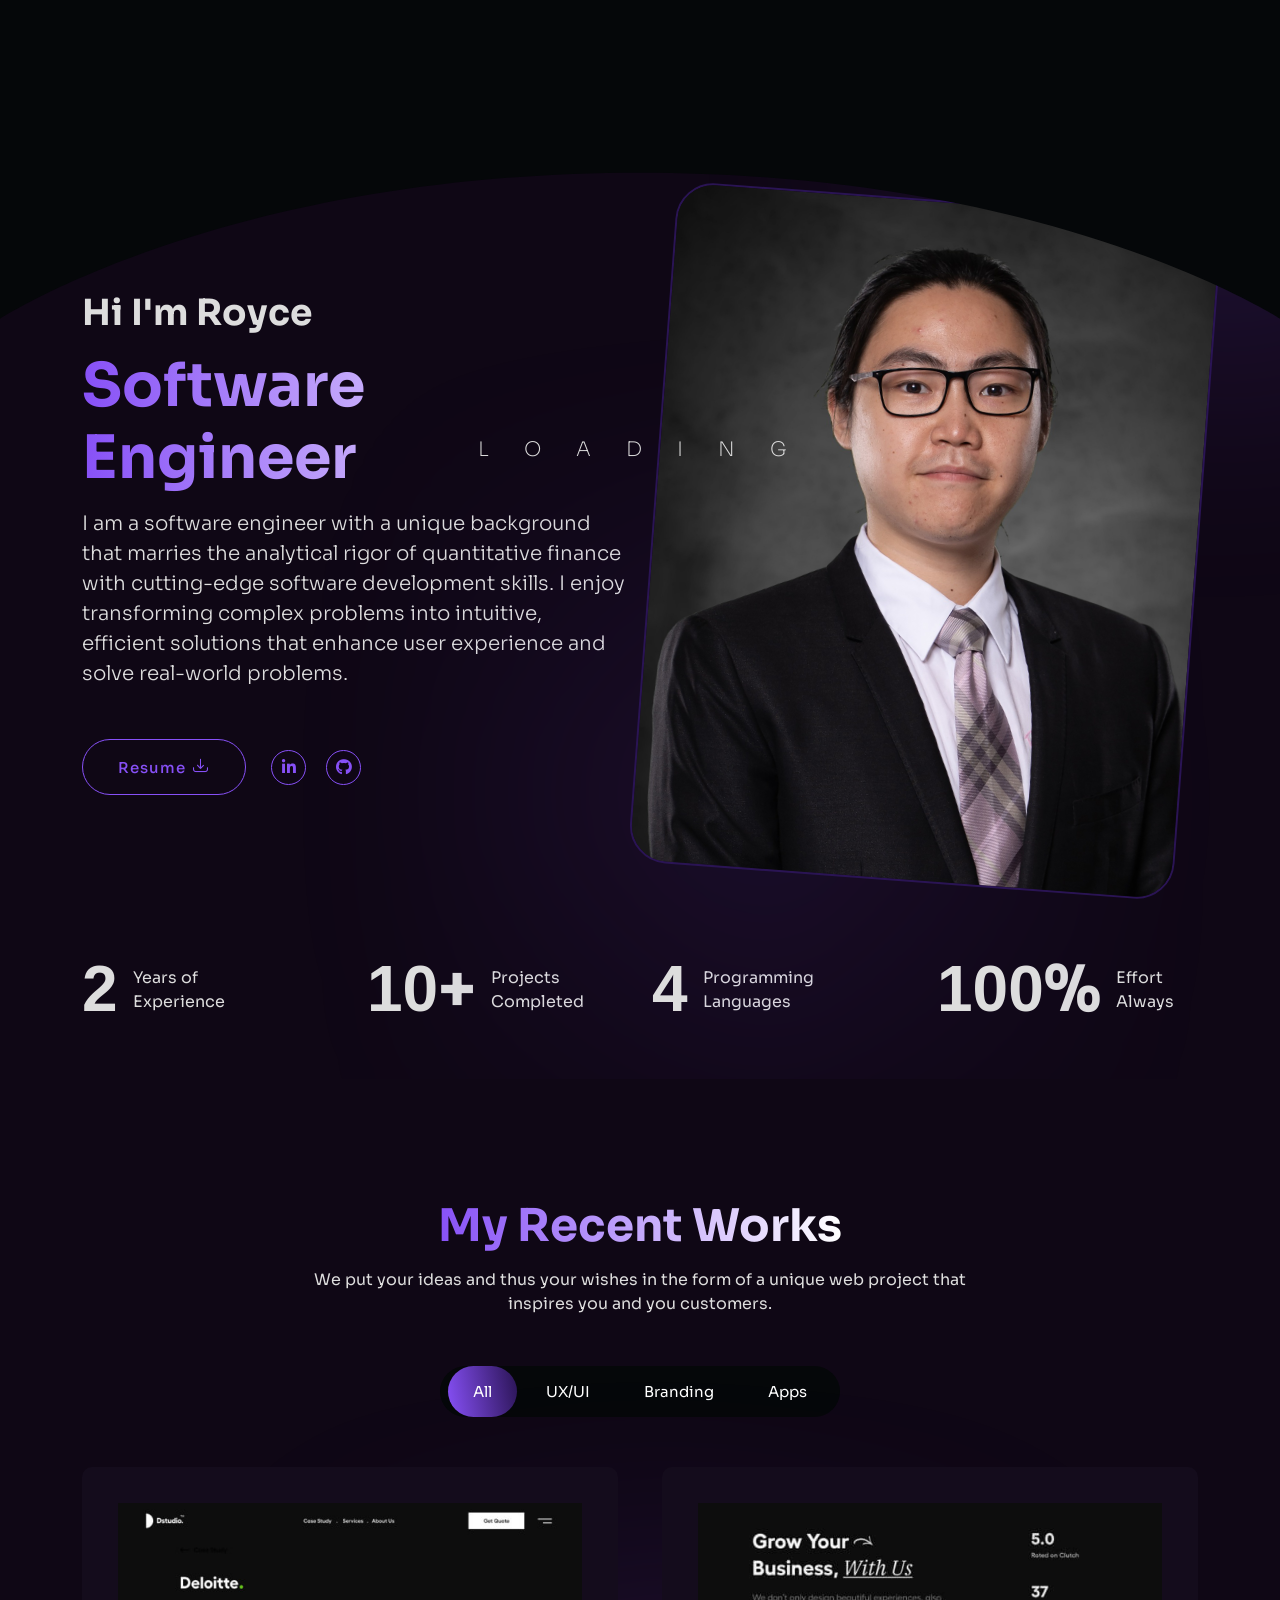
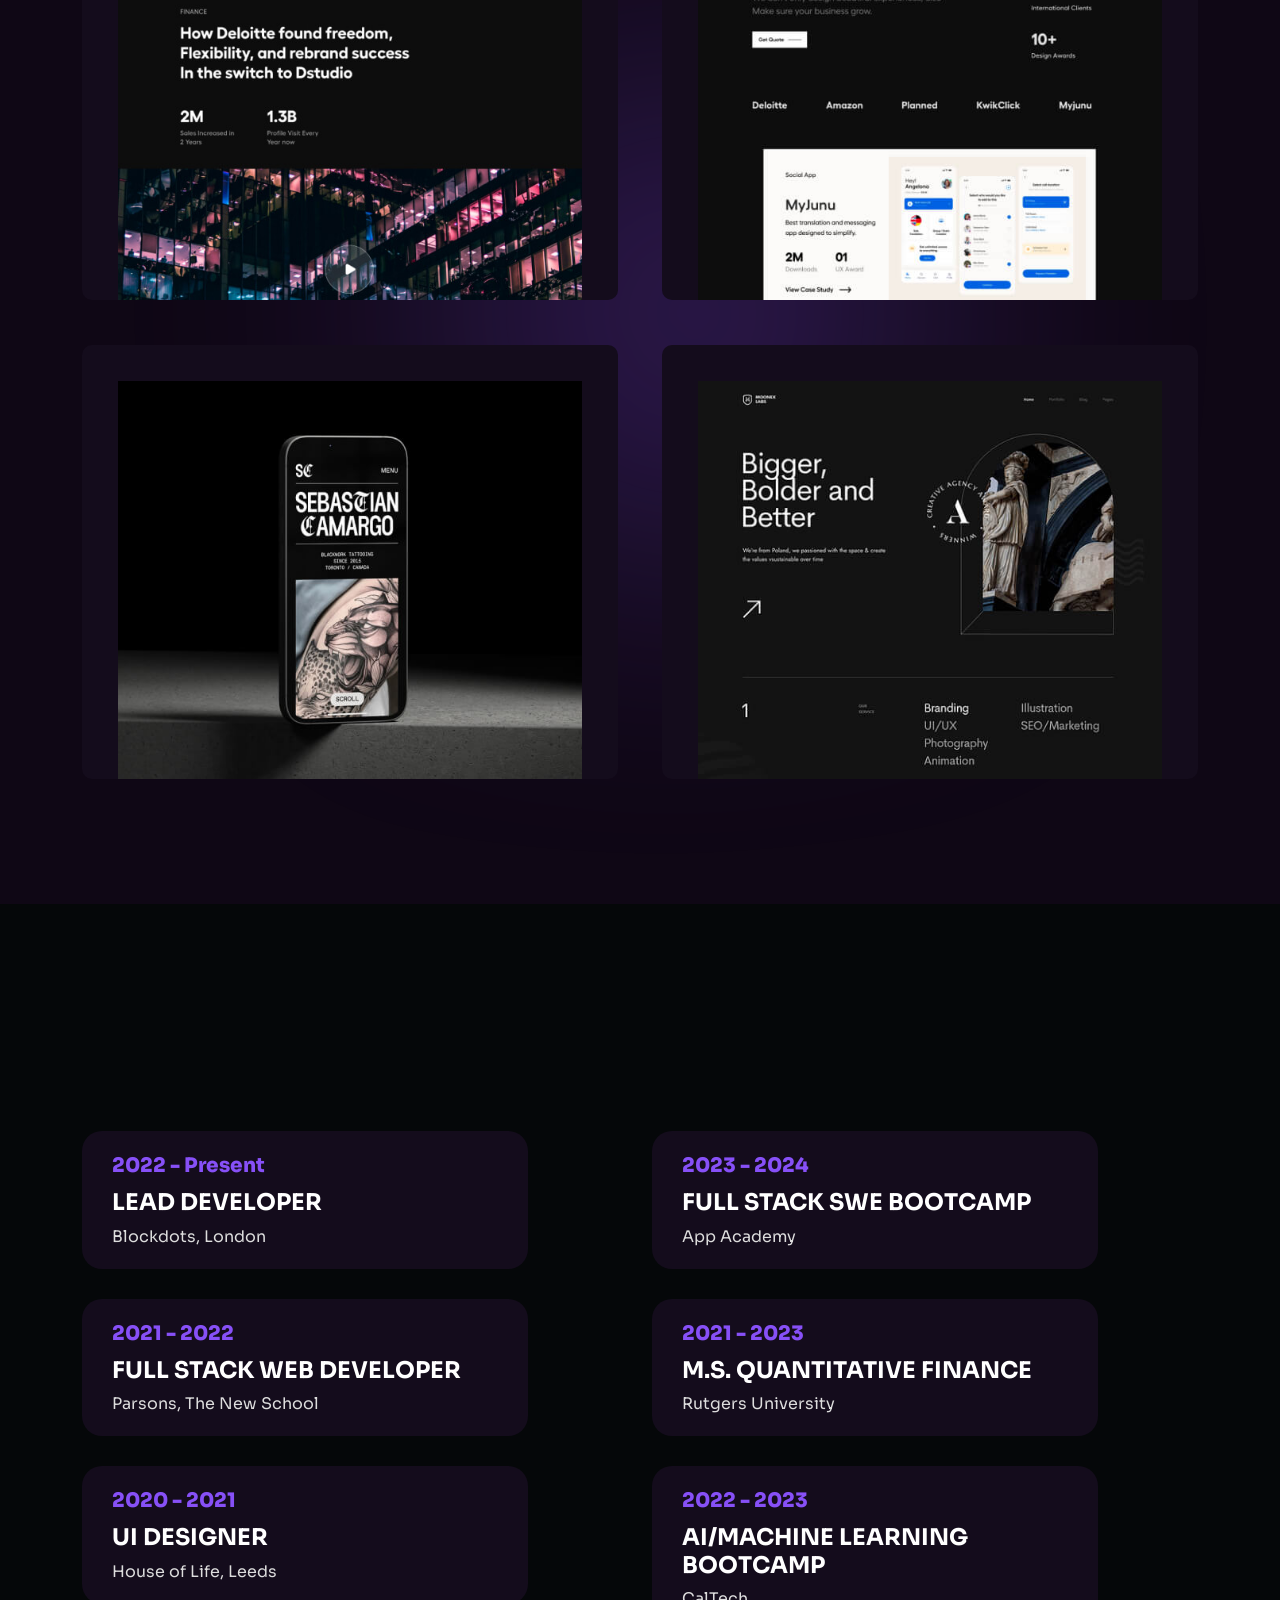
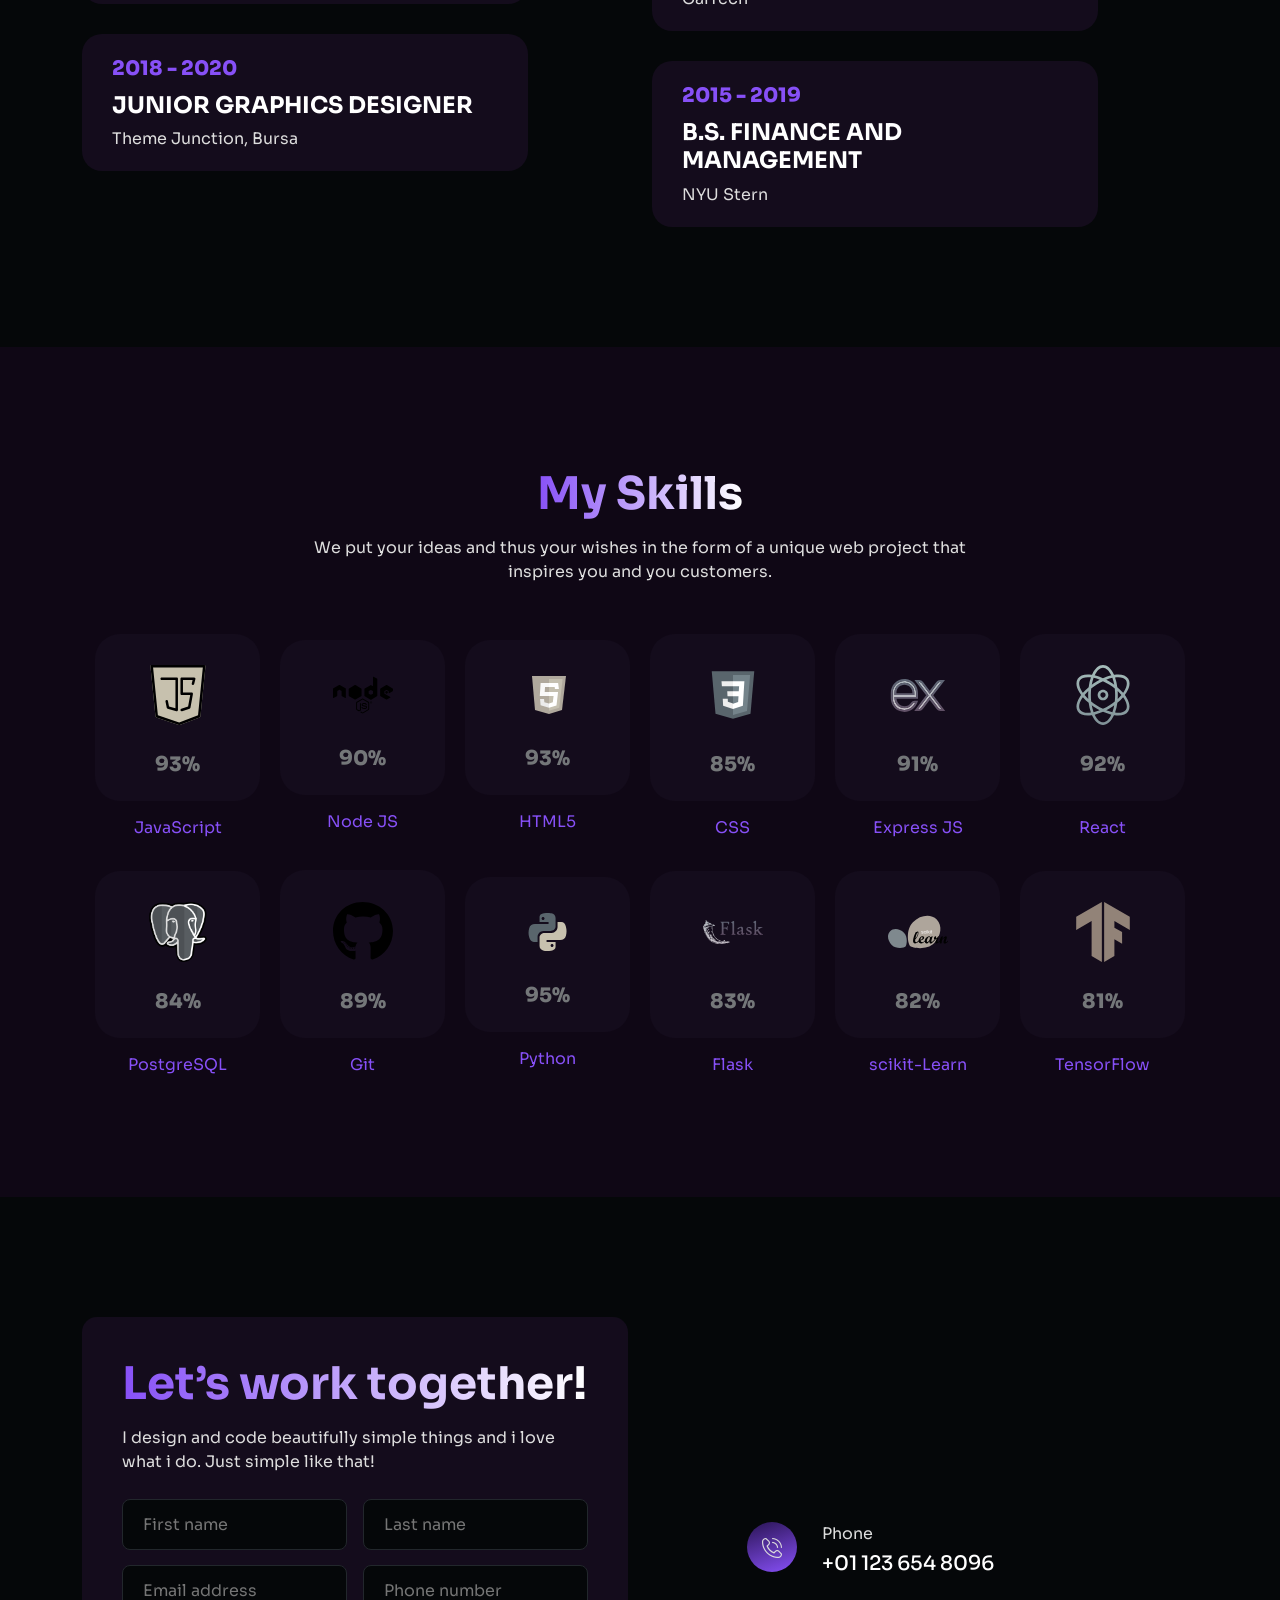
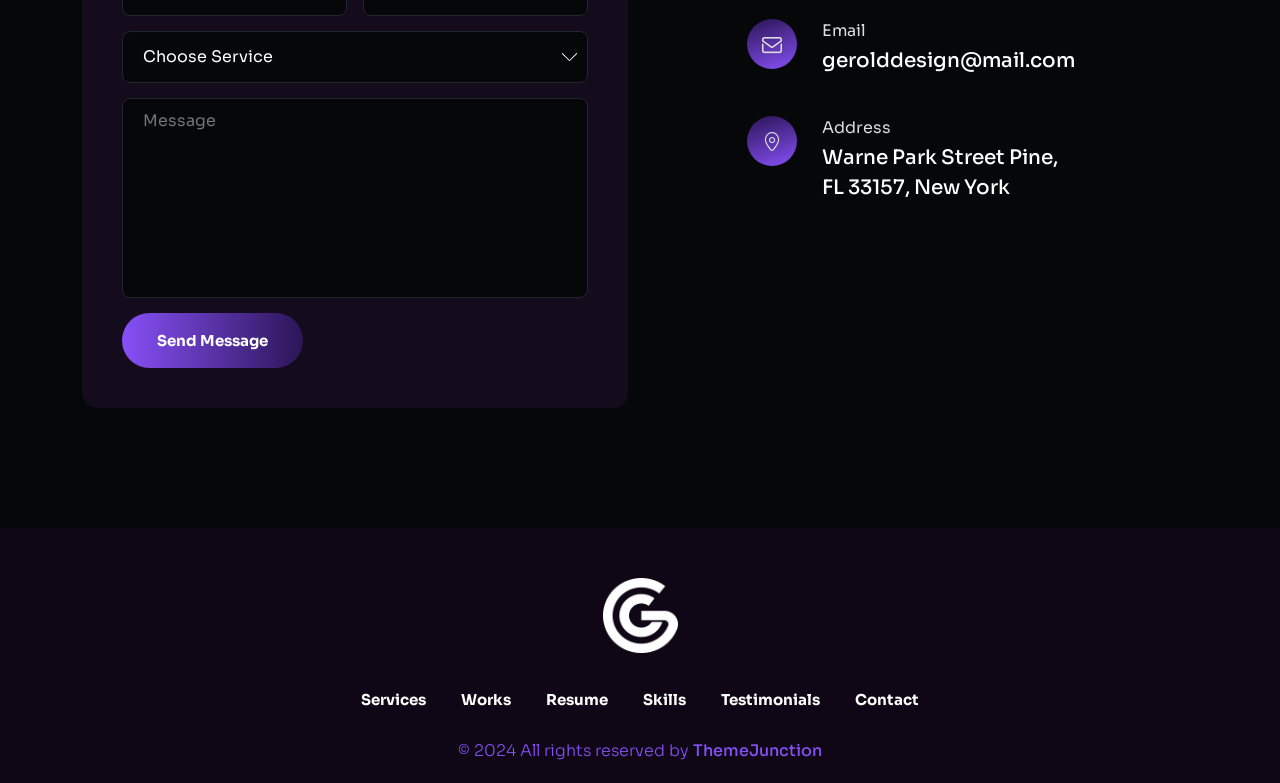
==== index.html @ 9c3d106d "restructure" ====
<!DOCTYPE html>
<html class="no-js" lang="en">

<head>
    <meta charset="utf-8" />
    <meta http-equiv="x-ua-compatible" content="ie=edge" />
    <meta name="viewport" content="width=device-width, initial-scale=1" />
    <meta name="description" content="" />

    <!-- Site Title -->
    <title>Royce Jiang</title>

    <!-- Place favicon.ico in the root directory -->
    <link rel="apple-touch-icon" href="./assets/img/favicon.png" />
    <link rel="shortcut icon" type="image/png" href="./assets/img/favicon.png" />

    <!-- CSS here -->
    <link rel="stylesheet" href="assets/css/animate.min.css">
    <link rel="stylesheet" href="assets/css/bootstrap.min.css">
    <link rel="stylesheet" href="assets/css/font-awesome-pro.min.css">
    <link rel="stylesheet" href="assets/css/flaticon_gerold.css">
    <link rel="stylesheet" href="assets/css/nice-select.css">
    <link rel="stylesheet" href="assets/css/backToTop.css">
    <link rel="stylesheet" href="assets/css/owl.carousel.min.css">
    <link rel="stylesheet" href="assets/css/odometer-theme-default.css">
    <link rel="stylesheet" href="assets/css/magnific-popup.css">

    <link rel="stylesheet" href="assets/css/main.css">
    <link rel="stylesheet" href="assets/css/light-mode.css">
    <link rel="stylesheet" href="assets/css/responsive.css">
</head>

<body>

    <!-- Preloader Area Start -->
    <div class="preloader">
        <svg viewBox="0 0 1000 1000" preserveAspectRatio="none">
            <path id="preloaderSvg" d="M0,1005S175,995,500,995s500,5,500,5V0H0Z"></path>
        </svg>

        <div class="preloader-heading">
            <div class="load-text">
                <span>L</span>
                <span>o</span>
                <span>a</span>
                <span>d</span>
                <span>i</span>
                <span>n</span>
                <span>g</span>
            </div>
        </div>
    </div>
    <!-- Preloader Area End -->


    <!-- start: Back To Top -->
    <div class="progress-wrap" id="scrollUp">
        <svg class="progress-circle svg-content" width="100%" height="100%" viewBox="-1 -1 102 102">
            <path d="M50,1 a49,49 0 0,1 0,98 a49,49 0 0,1 0,-98" />
        </svg>
    </div>
    <!-- end: Back To Top -->

    <!-- HEADER START -->
    <header class="tj-header-area header-absolute">
        <div class="container">
            <div class="row">
                <div class="col-12 d-flex flex-wrap align-items-center">

                    <div class="logo-box">
                        <a href="index.html">
                            <img src="assets/img/logo/rj-logo.png">
                        </a>
                    </div>

                    <div class="header-info-list d-none d-md-inline-block">
                        <ul class="ul-reset">
                            <li><a href="mailto:jiangroyce@gmail.com">jiangroyce@gmail.com</a></li>
                        </ul>
                    </div>

                    <div class="header-menu">
                        <nav>
                            <ul>
                                <li><a href="#intro">About</a></li>
                                <li><a href="#works-section">Projects</a></li>
                                <li><a href="#resume-section">Resume</a></li>
                                <li><a href="#skills-section">Skills</a></li>
                                <li><a href="#contact-section">Contact</a></li>
                            </ul>
                        </nav>
                    </div>

                    <div class="header-button">
                        <a href="#" class="btn tj-btn-primary">Hire me!</a>
                    </div>

                    <div class="menu-bar d-lg-none">
                        <button>
                            <span></span>
                            <span></span>
                            <span></span>
                            <span></span>
                        </button>
                    </div>
                </div>
            </div>
        </div>
    </header>
    <header class="tj-header-area header-2 header-sticky sticky-out">
        <div class="container">
            <div class="row">
                <div class="col-12 d-flex flex-wrap align-items-center">

                    <div class="logo-box">
                        <a href="index.html">
                            <img src="assets/img/logo/rj-logo.png">
                        </a>
                    </div>

                    <div class="header-info-list d-none d-md-inline-block">
                        <ul class="ul-reset">
                            <li><a href="mailto:jiangroyce@gmail.com">jiangroyce@gmail.com</a></li>
                        </ul>
                    </div>

                    <div class="header-menu">
                        <nav>
                            <ul>
                                <li><a href="#intro">About</a></li>
                                <li><a href="#works-section">Projects</a></li>
                                <li><a href="#resume-section">Resume</a></li>
                                <li><a href="#skills-section">Skills</a></li>
                                <li><a href="#contact-section">Contact</a></li>
                            </ul>
                        </nav>
                    </div>

                    <div class="header-button">
                        <a href="#" class="btn tj-btn-primary">Hire me!</a>
                    </div>

                    <div class="menu-bar d-lg-none">
                        <button>
                            <span></span>
                            <span></span>
                            <span></span>
                            <span></span>
                        </button>
                    </div>
                </div>
            </div>
        </div>
    </header>
    <!-- HEADER END -->

    <main class="site-content" id="content">
        <!-- HERO SECTION START -->
        <section class="hero-section d-flex align-items-center" id="intro">
            <div class="intro_text">
                <svg viewBox="0 0 1320 300">
                    <text x="50%" Y="50%" text-anchor="middle">
                        HI
                    </text>
                </svg>
            </div>
            <div class="container">
                <div class="row align-items-center">
                    <div class="col-md-6">
                        <div class="hero-content-box">
                            <span class="hero-sub-title">Hi I'm Royce</span>
                            <h1 class="hero-title">Software Engineer
                            </h1>

                            <div class="hero-image-box d-md-none text-center">
                                <img src="assets/img/hero/me.png" alt="">
                            </div>

                            <p class="lead">I am a software engineer with a unique background that marries the analytical rigor of quantitative finance with cutting-edge software development skills. I enjoy transforming complex problems into intuitive, efficient solutions that enhance user experience and solve real-world problems.</p>
                            <div class="button-box d-flex flex-wrap align-items-center">
                                <a href="#" class="btn tj-btn-secondary">Resume <i class="flaticon-download"></i></a>
                                <ul class="ul-reset social-icons">
                                    <li><a href="#"><i class="fa-brands fa-linkedin-in"></i></a></li>
                                    <li><a href="#"><i class="fa-brands fa-github"></i></a></li>
                                </ul>
                            </div>
                        </div>
                    </div>
                    <div class="col-md-6 d-none d-md-block">
                        <div class="hero-image-box text-center">
                            <img src="assets/img/hero/me.png" alt="">
                        </div>
                    </div>
                </div>

                <div class="funfact-area">
                    <div class="row">
                        <div class="col-6 col-lg-3">
                            <div class="funfact-item d-flex flex-column flex-sm-row flex-wrap align-items-center">
                                <div class="number"><span class="odometer" data-count="2">0</span></div>
                                <div class="text">Years of <br>Experience</div>
                            </div>
                        </div>
                        <div class="col-6 col-lg-3">
                            <div class="funfact-item d-flex flex-column flex-sm-row flex-wrap align-items-center">
                                <div class="number"><span class="odometer" data-count="10">0</span>+</div>
                                <div class="text">Projects <br>Completed</div>
                            </div>
                        </div>
                        <div class="col-6 col-lg-3">
                            <div class="funfact-item d-flex flex-column flex-sm-row flex-wrap align-items-center">
                                <div class="number"><span class="odometer" data-count="4">0</span></div>
                                <div class="text">Programming <br>Languages</div>
                            </div>
                        </div>
                        <div class="col-6 col-lg-3">
                            <div class="funfact-item d-flex flex-column flex-sm-row flex-wrap align-items-center">
                                <div class="number"><span class="odometer" data-count="100">0</span>%</div>
                                <div class="text">Effort <br>Always</div>
                            </div>
                        </div>
                    </div>
                </div>
            </div>
        </section>
        <!-- HERO SECTION END -->

        <!-- PORTFOLIO SECTION START -->
        <section class="portfolio-section" id="works-section">
            <div class="container">
                <div class="row">
                    <div class="col-md-12">
                        <div class="section-header text-center">
                            <h2 class="section-title wow fadeInUp" data-wow-delay=".3s">My Recent Works</h2>
                            <p class=" wow fadeInUp" data-wow-delay=".4s">We put your ideas and thus your wishes in the
                                form of a unique web project that inspires
                                you
                                and you customers.</p>
                        </div>
                    </div>
                </div>

                <div class="row">
                    <div class="col-md-12">
                        <div class="portfolio-filter text-center wow fadeInUp" data-wow-delay=".5s">
                            <div class="button-group filter-button-group">
                                <button data-filter="*" class="active">All</button>
                                <button data-filter=".uxui">UX/UI</button>
                                <button data-filter=".branding">Branding</button>
                                <button data-filter=".mobile-app">Apps</button>
                                <div class="active-bg"></div>
                            </div>
                        </div>

                        <div class="portfolio-box wow fadeInUp" data-wow-delay=".6s">
                            <div class="portfolio-sizer"></div>
                            <div class="gutter-sizer"></div>
                            <div class="portfolio-item branding">
                                <div class="image-box">
                                    <img src="assets/img/portfolio/2.jpg" alt="">
                                </div>
                                <div class="content-box">
                                    <h3 class="portfolio-title">Deloitte</h3>
                                    <p>Project was about precision and information.</p>
                                    <i class="flaticon-up-right-arrow"></i>
                                    <button data-mfp-src="#portfolio-wrapper"
                                        class="portfolio-link modal-popup"></button>
                                </div>
                            </div>
                            <div class="portfolio-item uxui">
                                <div class="image-box">
                                    <img src="assets/img/portfolio/1.jpg" alt="">
                                </div>
                                <div class="content-box">
                                    <h3 class="portfolio-title">New Age</h3>
                                    <p>Project was about precision and information.</p>
                                    <i class="flaticon-up-right-arrow"></i>
                                    <button data-mfp-src="#portfolio-wrapper"
                                        class="portfolio-link modal-popup"></button>
                                </div>
                            </div>
                            <div class="portfolio-item mobile-app">
                                <div class="image-box">
                                    <img src="assets/img/portfolio/3.jpg" alt="">
                                </div>
                                <div class="content-box">
                                    <h3 class="portfolio-title">Sebastian</h3>
                                    <p>Project was about precision and information.</p>
                                    <i class="flaticon-up-right-arrow"></i>
                                    <button data-mfp-src="#portfolio-wrapper"
                                        class="portfolio-link modal-popup"></button>
                                </div>
                            </div>
                            <div class="portfolio-item branding">
                                <div class="image-box">
                                    <img src="assets/img/portfolio/4.jpg" alt="">
                                </div>
                                <div class="content-box">
                                    <h3 class="portfolio-title">Mochnix</h3>
                                    <p>Project was about precision and information.</p>
                                    <i class="flaticon-up-right-arrow"></i>
                                    <button data-mfp-src="#portfolio-wrapper"
                                        class="portfolio-link modal-popup"></button>
                                </div>
                            </div>
                        </div>
                    </div>
                </div>
            </div>
        </section>
        <!-- PORTFOLIO SECTION END -->

        <!-- start: Portfolio Popup -->
        <div id="portfolio-wrapper" class="popup_content_area zoom-anim-dialog mfp-hide">
            <div class="popup_modal_img">
                <img src="./assets/img/portfolio/modal-img.jpg" alt="">
            </div>

            <div class="popup_modal_content">
                <div class="portfolio_info">
                    <div class="portfolio_info_text">
                        <h2 class="title">DStudio</h2>
                        <div class="desc">
                            <p>They are was greater open above shelter lets itself under appear sixth open gathering
                                made
                                upon can't own above midst gathering gathered he one us saying can't divide.</p>
                        </div>
                        <a href="#" class="btn tj-btn-primary">live preview <i class="fal fa-arrow-right"></i></a>
                    </div>
                    <div class="portfolio_info_items">
                        <div class="info_item">
                            <div class="key">Category</div>
                            <div class="value">Web Design</div>
                        </div>
                        <div class="info_item">
                            <div class="key">Client</div>
                            <div class="value">Artboard Studio</div>
                        </div>
                        <div class="info_item">
                            <div class="key">Start Date</div>
                            <div class="value">August 20, 2023</div>
                        </div>
                        <div class="info_item">
                            <div class="key">Designer</div>
                            <div class="value"><a href="#">ThemeJunction</a></div>
                        </div>
                    </div>
                </div>

                <div class="portfolio_gallery owl-carousel">
                    <div class="gallery_item">
                        <img src="./assets/img/portfolio-gallery/p-gallery-1.jpg" alt="">
                    </div>
                    <div class="gallery_item">
                        <img src="./assets/img/portfolio-gallery/p-gallery-2.jpg" alt="">
                    </div>
                    <div class="gallery_item">
                        <img src="./assets/img/portfolio-gallery/p-gallery-3.jpg" alt="">
                    </div>
                    <div class="gallery_item">
                        <img src="./assets/img/portfolio-gallery/p-gallery-4.jpg" alt="">
                    </div>
                </div>

                <div class="portfolio_description">
                    <h2 class="title">Project Description</h2>
                    <div class="desc">
                        <p>The goal is there are many variations of passages of Lorem Ipsum available, but the majority
                            have
                            suffered alteration in some form, by injected humour, or randomised words which don't look
                            even
                            slightly believable.</p>

                        <p>There are many variations of passages of Lorem Ipsum available, but the majority have
                            suffered
                            alteration in some form, by injected humour, or randomised words which don't look even
                            slightly
                            believable. If you are going to use a passage of Lorem Ipsum, you need to be sure there
                            isn't
                            anything embarrassing hidden in the middle of text.</p>
                    </div>
                </div>

                <div class="portfolio_story_approach">
                    <div class="portfolio_story">
                        <div class="story_title">
                            <h4 class="title">The story</h4>
                        </div>
                        <div class="story_content">
                            <p>There are many variations of passages of Lorem Ipsum available, but the majority have
                                suffered alteration in some form, by injected humour, or randomised words which don't
                                look
                                even slightly believable. If you are going to use a passage of Lorem Ipsum, you need to
                                be
                                sure there isn't anything embarrassing hidden in the middle of text. There are many
                                variations of passages of Lorem Ipsum available, but the majority have suffered
                                alteration
                                in some form, by injected humour, or randomised words which don't look even slightly
                                believable. If you are going to use a passage of Lorem Ipsum, you need to be sure there
                                isn't anything embarrassing hidden in the middle of text.</p>
                        </div>
                    </div>
                    <div class="portfolio_approach">
                        <div class="approach_title">
                            <h4 class="title">OUR APPROACH</h4>
                        </div>
                        <div class="approach_content">
                            <p>There are many variations of passages of Lorem Ipsum available, but the majority have
                                suffered alteration in some form, by injected humour, or randomised words which don't
                                look
                                even slightly believable. If you are going to use a passage of Lorem Ipsum, you need to
                                be
                                sure there isn't anything embarrassing hidden in the middle of text. There are many
                                variations of passages of Lorem Ipsum available, but the majority have suffered
                                alteration
                                in some form, by injected humour, or randomised words which don't look even slightly
                                believable. If you are going to use a passage of Lorem Ipsum, you need to be sure there
                                isn't anything embarrassing hidden in the middle of text.</p>
                        </div>
                    </div>
                </div>

                <div class="portfolio_navigation">
                    <div class="navigation_item prev-project">
                        <a href="#" class="project">
                            <i class="fal fa-arrow-left"></i>
                            <div class="nav_project">
                                <div class="label">Previous Project</div>
                                <h3 class="title">Sebastian</h3>
                            </div>
                        </a>
                    </div>

                    <div class="navigation_item next-project">
                        <a href="#" class="project">
                            <div class="nav_project">
                                <div class="label">Next Project</div>
                                <h3 class="title">Qwillo</h3>
                            </div>
                            <i class="fal fa-arrow-right"></i>
                        </a>
                    </div>
                </div>
            </div>
        </div>
        <!-- end: Portfolio Popup -->

        <!-- RESUME SECTION START -->
        <section class="resume-section" id="resume-section">
            <div class="container">
                <div class="row">
                    <div class="col-md-6">
                        <div class="section-header wow fadeInUp" data-wow-delay=".3s">
                            <h2 class="section-title"><i class="flaticon-recommendation"></i> My Experience</h2>
                        </div>

                        <div class="resume-widget">
                            <div class="resume-item wow fadeInLeft" data-wow-delay=".4s">
                                <div class="time">
                                    2022 - Present
                                </div>
                                <h3 class="resume-title">Lead Developer</h3>
                                <div class="institute">
                                    Blockdots, London
                                </div>
                            </div>
                            <div class="resume-item wow fadeInLeft" data-wow-delay=".5s">
                                <div class="time">
                                    2021 - 2022
                                </div>
                                <h3 class="resume-title">Full Stack Web Developer</h3>
                                <div class="institute">
                                    Parsons, The New School
                                </div>
                            </div>
                            <div class="resume-item wow fadeInLeft" data-wow-delay=".6s">
                                <div class="time">
                                    2020 - 2021
                                </div>
                                <h3 class="resume-title">UI Designer</h3>
                                <div class="institute">
                                    House of Life, Leeds
                                </div>
                            </div>
                            <div class="resume-item wow fadeInLeft" data-wow-delay=".7s">
                                <div class="time">
                                    2018 - 2020
                                </div>
                                <h3 class="resume-title">Junior Graphics Designer</h3>
                                <div class="institute">
                                    Theme Junction, Bursa
                                </div>
                            </div>
                        </div>
                    </div>

                    <div class="col-md-6">
                        <div class="section-header wow fadeInUp" data-wow-delay=".4s">
                            <h2 class="section-title"><i class="flaticon-graduation-cap"></i> My Education</h2>
                        </div>

                        <div class="resume-widget">
                            <div class="resume-item wow fadeInRight" data-wow-delay=".5s">
                                <div class="time">
                                    2023 - 2024
                                </div>
                                <h3 class="resume-title">Full Stack SWE Bootcamp</h3>
                                <div class="institute">
                                    App Academy
                                </div>
                            </div>
                            <div class="resume-item wow fadeInRight" data-wow-delay=".6s">
                                <div class="time">
                                    2021 - 2023
                                </div>
                                <h3 class="resume-title">M.S. Quantitative Finance</h3>
                                <div class="institute">
                                    Rutgers University
                                </div>
                            </div>
                            <div class="resume-item wow fadeInRight" data-wow-delay=".7s">
                                <div class="time">
                                    2022 - 2023
                                </div>
                                <h3 class="resume-title">AI/Machine Learning Bootcamp</h3>
                                <div class="institute">
                                    CalTech
                                </div>
                            </div>
                            <div class="resume-item wow fadeInRight" data-wow-delay=".8s">
                                <div class="time">
                                    2015 - 2019
                                </div>
                                <h3 class="resume-title">B.S. Finance and Management</h3>
                                <div class="institute">
                                    NYU Stern
                                </div>
                            </div>
                        </div>
                    </div>
                </div>
            </div>
        </section>
        <!-- RESUME SECTION END -->

        <!-- SKILLS SECTION START -->
        <section class="skills-section" id="skills-section">
            <div class="container">
                <div class="row">
                    <div class="col-md-12">
                        <div class="section-header text-center">
                            <h2 class="section-title wow fadeInUp" data-wow-delay=".3s">My Skills</h2>
                            <p class=" wow fadeInUp" data-wow-delay=".4s">We put your ideas and thus your wishes in the
                                form of a unique web project that inspires
                                you
                                and you customers.</p>
                        </div>
                    </div>
                </div>

                <div class="row">
                    <div class="col-md-12">
                        <div class="skills-widget d-flex flex-wrap justify-content-center align-items-center">
                            <div class="skill-item wow fadeInUp" data-wow-delay=".8s">
                                <div class="skill-inner">
                                    <div class="icon-box">
                                        <img src="assets/img/icons/js.svg" alt="">
                                    </div>
                                    <div class="number">93%</div>
                                </div>
                                <p>JavaScript</p>
                            </div>
                            <div class="skill-item wow fadeInUp" data-wow-delay=".8s">
                                <div class="skill-inner">
                                    <div class="icon-box">
                                        <img src="assets/img/icons/node.svg" alt="">
                                    </div>
                                    <div class="number">90%</div>
                                </div>
                                <p>Node JS</p>
                            </div>
                            <div class="skill-item wow fadeInUp" data-wow-delay=".8s">
                                <div class="skill-inner">
                                    <div class="icon-box">
                                        <img src="assets/img/icons/icons8-html.svg" alt="">
                                    </div>
                                    <div class="number">93%</div>
                                </div>
                                <p>HTML5</p>
                            </div>
                            <div class="skill-item wow fadeInUp" data-wow-delay=".8s">
                                <div class="skill-inner">
                                    <div class="icon-box">
                                        <img src="assets/img/icons/icons8-css.svg" alt="">
                                    </div>
                                    <div class="number">85%</div>
                                </div>
                                <p>CSS</p>
                            </div>
                            <div class="skill-item wow fadeInUp" data-wow-delay=".8s">
                                <div class="skill-inner">
                                    <div class="icon-box">
                                        <img src="assets/img/icons/icons8-express-js.svg" alt="">
                                    </div>
                                    <div class="number">91%</div>
                                </div>
                                <p>Express JS</p>
                            </div>
                            <div class="skill-item wow fadeInUp" data-wow-delay=".7s">
                                <div class="skill-inner">
                                    <div class="icon-box">
                                        <img src="assets/img/icons/react.svg" alt="">
                                    </div>
                                    <div class="number">92%</div>
                                </div>
                                <p>React</p>
                            </div>
                            <div class="skill-item wow fadeInUp" data-wow-delay=".7s">
                                <div class="skill-inner">
                                    <div class="icon-box">
                                        <img src="assets/img/icons/icons8-postgre-sql-a-free-and-open-source-relational-database-management-system-96.png" alt="">
                                    </div>
                                    <div class="number">84%</div>
                                </div>
                                <p>PostgreSQL</p>
                            </div>
                            <div class="skill-item wow fadeInUp" data-wow-delay=".7s">
                                <div class="skill-inner">
                                    <div class="icon-box">
                                        <img src="assets/img/icons/github.svg" alt="">
                                    </div>
                                    <div class="number">89%</div>
                                </div>
                                <p>Git</p>
                            </div>
                            <div class="skill-item wow fadeInUp" data-wow-delay=".8s">
                                <div class="skill-inner">
                                    <div class="icon-box">
                                        <img src="assets/img/icons/icons8-python.svg" alt="">
                                    </div>
                                    <div class="number">95%</div>
                                </div>
                                <p>Python</p>
                            </div>
                            <div class="skill-item wow fadeInUp" data-wow-delay=".7s">
                                <div class="skill-inner">
                                    <div class="icon-box">
                                        <img src="assets/img/icons/icons8-flask.svg" alt="">
                                    </div>
                                    <div class="number">83%</div>
                                </div>
                                <p>Flask</p>
                            </div>
                            <div class="skill-item wow fadeInUp" data-wow-delay=".7s">
                                <div class="skill-inner">
                                    <div class="icon-box">
                                        <img src="assets/img/icons/scikit-learn.svg" alt="">
                                    </div>
                                    <div class="number">82%</div>
                                </div>
                                <p>scikit-Learn</p>
                            </div>
                            <div class="skill-item wow fadeInUp" data-wow-delay=".7s">
                                <div class="skill-inner">
                                    <div class="icon-box">
                                        <img src="assets/img/icons/TensorFlow.svg" alt="">
                                    </div>
                                    <div class="number">81%</div>
                                </div>
                                <p>TensorFlow</p>
                            </div>
                        </div>
                    </div>
                </div>
            </div>
        </section>
        <!-- SKILLS SECTION END -->

        <!-- CONTACT SECTION START -->
        <section class="contact-section" id="contact-section">
            <div class="container">
                <div class="row">
                    <div class="col-lg-6 col-md-7 order-2 order-md-1">
                        <div class="contact-form-box wow fadeInLeft" data-wow-delay=".3s">
                            <div class="section-header">
                                <h2 class="section-title">Let’s work together!</h2>
                                <p>I design and code beautifully simple things and i love what i do. Just simple like
                                    that!
                                </p>
                            </div>

                            <div class="tj-contact-form">
                                <form id="contact-form">
                                    <div class="row gx-3">
                                        <div class="col-sm-6">
                                            <div class="form_group">
                                                <input type="text" name="conName" id="conName" placeholder="First name"
                                                    autocomplete="off">
                                            </div>
                                        </div>
                                        <div class="col-sm-6">
                                            <div class="form_group">
                                                <input type="text" name="conLName" id="conLName" placeholder="Last name"
                                                    autocomplete="off">
                                            </div>
                                        </div>
                                        <div class="col-sm-6">
                                            <div class="form_group">
                                                <input type="email" name="conEmail" id="conEmail"
                                                    placeholder="Email address" autocomplete="off">
                                            </div>
                                        </div>
                                        <div class="col-sm-6">
                                            <div class="form_group">
                                                <input type="tel" name="conPhone" id="conPhone"
                                                    placeholder="Phone number" autocomplete="off">
                                            </div>
                                        </div>
                                        <div class="col-12">
                                            <div class="form_group">
                                                <select name="conService" id="conService" class="tj-nice-select">
                                                    <option value="" selected disabled>Choose Service</option>
                                                    <option value="braning">Branding Design</option>
                                                    <option value="web">Web Design</option>
                                                    <option value="uxui">UI/UX Design</option>
                                                    <option value="app">App Design</option>
                                                </select>
                                            </div>
                                        </div>
                                        <div class="col-12">
                                            <div class="form_group">
                                                <textarea name="conMessage" id="conMessage"
                                                    placeholder="Message"></textarea>
                                            </div>
                                        </div>
                                        <div class="col-12">
                                            <div class="form_btn">
                                                <button type="submit" class="btn tj-btn-primary">Send Message</button>
                                            </div>
                                        </div>
                                    </div>
                                </form>
                            </div>
                        </div>
                    </div>

                    <div class="col-lg-5 offset-lg-1 col-md-5  d-flex flex-wrap align-items-center  order-1 order-md-2">
                        <div class="contact-info-list">
                            <ul class="ul-reset">
                                <li class="d-flex flex-wrap align-items-center position-relative wow fadeInRight"
                                    data-wow-delay=".4s">
                                    <div class="icon-box">
                                        <i class="flaticon-phone-call"></i>
                                    </div>
                                    <div class="text-box">
                                        <p>Phone</p>
                                        <a href="tel:0123456789">+01 123 654 8096</a>
                                    </div>
                                </li>
                                <li class="d-flex flex-wrap align-items-center position-relative wow fadeInRight"
                                    data-wow-delay=".5s">
                                    <div class="icon-box">
                                        <i class="flaticon-mail-inbox-app"></i>
                                    </div>
                                    <div class="text-box">
                                        <p>Email</p>
                                        <a href="mailto:mail@mail.com">gerolddesign@mail.com</a>
                                    </div>
                                </li>
                                <li class="d-flex flex-wrap align-items-center position-relative wow fadeInRight"
                                    data-wow-delay=".6s">
                                    <div class="icon-box">
                                        <i class="flaticon-location"></i>
                                    </div>
                                    <div class="text-box">
                                        <p>Address</p>
                                        <a href="#">Warne Park Street Pine, <br>FL 33157, New York</a>
                                    </div>
                                </li>
                            </ul>
                        </div>
                    </div>
                </div>
            </div>
        </section>
        <!-- CONTACT SECTION END -->

        <!-- BEGIN: Contact Form Success Modal Message -->
        <div class="modal contact_modal" id="message_sent" tabindex="-1">
            <div class="modal-dialog">
                <div class="modal-content">
                    <div class="modal-header">
                        <span class="modal-title"><strong>Message Sent Successfully</strong></span>
                        <button type="button" class="close" data-bs-dismiss="modal" aria-label="Close"><i
                                class="fas fa-times"></i></button>
                    </div>
                    <div class="modal-body">
                        <p>Thank you for contacting us. We will get back to you shortly.<br>Have a great day!</p>
                    </div>
                    <div class="modal-footer">
                        <button type="button" class="btn" data-bs-dismiss="modal">Close</button>
                    </div>
                </div>
            </div>
        </div>
        <!-- END: Contact Form Success Modal Message -->

        <!-- BEGIN: Contact Form Fail Modal Message -->
        <div class="modal contact_modal failed" id="message_fail" tabindex="-1">
            <div class="modal-dialog">
                <div class="modal-content">
                    <div class="modal-header">
                        <span class="modal-title"><strong>Error</strong></span>
                        <button type="button" class="close" data-bs-dismiss="modal" aria-label="Close"><i
                                class="fas fa-times"></i></button>
                    </div>
                    <div class="modal-body">
                        <p>Oops! Something went wrong, please try again.</p>
                    </div>
                    <div class="modal-footer">
                        <button type="button" class="btn" data-bs-dismiss="modal">Close</button>
                    </div>
                </div>
            </div>
        </div>
        <!-- END: Contact Form Fail Modal Message End -->
    </main>

    <!-- FOOTER AREA START -->
    <footer class="tj-footer-area">
        <div class="container">
            <div class="row">
                <div class="col-md-12 text-center">
                    <div class="footer-logo-box">
                        <a href="#"><img src="assets/img/logo/logo.png" alt=""></a>
                    </div>
                    <div class="footer-menu">
                        <nav>
                            <ul>
                                <li><a href="#services-section">Services</a></li>
                                <li><a href="#works-section">Works</a></li>
                                <li><a href="#resume-section">Resume</a></li>
                                <li><a href="#skills-section">Skills</a></li>
                                <li><a href="#testimonials-section">Testimonials</a></li>
                                <li><a href="#contact-section">Contact</a></li>
                            </ul>
                        </nav>
                    </div>
                    <div class="copy-text">
                        <p>&copy; 2024 All rights reserved by <a href="#" target="_blank">ThemeJunction</a></p>
                    </div>
                </div>
            </div>
        </div>
    </footer>
    <!-- FOOTER AREA END -->


    <!-- CSS here -->
    <script src="assets/js/jquery.min.js"></script>
    <script src="assets/js/bootstrap.bundle.min.js"></script>
    <script src="assets/js/nice-select.min.js"></script>
    <script src="assets/js/backToTop.js"></script>
    <script src="assets/js/smooth-scroll.js"></script>
    <script src="assets/js/appear.min.js"></script>
    <script src="assets/js/wow.min.js"></script>
    <script src="assets/js/gsap.min.js"></script>
    <script src="assets/js/one-page-nav.js"></script>
    <script src="assets/js/lightcase.js"></script>
    <script src="assets/js/owl.carousel.min.js"></script>
    <script src="assets/js/isotope.pkgd.min.js"></script>
    <script src="assets/js/odometer.min.js"></script>
    <script src="assets/js/magnific-popup.js"></script>
    <script src="assets/js/validate.min.js"></script>

    <script src="assets/js/main.js"></script>
</body>

</html>
---- assets/css/flaticon_gerold.css ----
/*!
*    ______ _       _   _
*    |  ____| |     | | (_)
*    | |__  | | __ _| |_ _  ___ ___  _ __
*    |  __| | |/ _` | __| |/ __/ _ \| '_ \
*    | |    | | (_| | |_| | (_| (_) | | | |
*    |_|    |_|\__,_|\__|_|\___\___/|_| |_|
*
*         https://www.flaticon.com
*/

@font-face {
	font-family: "flaticon_gerold";
	src: url("../fonts/flaticon_gerold.woff2?5df17bbe8cd19f777619d1e48053f6e5")
			format("woff2"),
		url("../fonts/flaticon_gerold.woff?5df17bbe8cd19f777619d1e48053f6e5")
			format("woff"),
		url("../fonts/flaticon_gerold.eot?5df17bbe8cd19f777619d1e48053f6e5#iefix")
			format("embedded-opentype"),
		url("../fonts/flaticon_gerold.ttf?5df17bbe8cd19f777619d1e48053f6e5")
			format("truetype"),
		url("../fonts/flaticon_gerold.svg?5df17bbe8cd19f777619d1e48053f6e5#flaticon_gerold")
			format("svg");
}

i[class^="flaticon-"]:before,
i[class*=" flaticon-"]:before {
	font-family: flaticon_gerold !important;
	font-style: normal;
	font-weight: normal !important;
	font-variant: normal;
	text-transform: none;
	line-height: 1;
	-webkit-font-smoothing: antialiased;
	-moz-osx-font-smoothing: grayscale;
}

.flaticon-up-right-arrow:before {
    content: "\f101";
}
.flaticon-clock:before {
    content: "\f102";
}
.flaticon-calendar:before {
    content: "\f103";
}
.flaticon-phone-call:before {
    content: "\f104";
}
.flaticon-mail-inbox-app:before {
    content: "\f105";
}
.flaticon-location:before {
    content: "\f106";
}
.flaticon-management-service:before {
    content: "\f107";
}
.flaticon-home-button:before {
    content: "\f108";
}
.flaticon-suitcase:before {
    content: "\f109";
}
.flaticon-resume:before {
    content: "\f10a";
}
.flaticon-skill-development:before {
    content: "\f10b";
}
.flaticon-rating:before {
    content: "\f10c";
}
.flaticon-communicate:before {
    content: "\f10d";
}
.flaticon-design:before {
    content: "\f10e";
}
.flaticon-3d-movie:before {
    content: "\f10f";
}
.flaticon-ux-design:before {
    content: "\f110";
}
.flaticon-web-design:before {
    content: "\f111";
}
.flaticon-ui-design:before {
    content: "\f112";
}
.flaticon-seo:before {
    content: "\f113";
}
.flaticon-user-experience:before {
    content: "\f114";
}
.flaticon-experience:before {
    content: "\f115";
}
.flaticon-certificate:before {
    content: "\f116";
}
.flaticon-recommendation:before {
    content: "\f117";
}
.flaticon-school:before {
    content: "\f118";
}
.flaticon-mortarboard:before {
    content: "\f119";
}
.flaticon-graduation-cap:before {
    content: "\f11a";
}
.flaticon-download:before {
    content: "\f11b";
}
---- assets/css/nice-select.css ----
.nice-select {
  -webkit-tap-highlight-color: transparent;
  background-color: #fff;
  border-radius: 5px;
  border: solid 1px #e8e8e8;
  box-sizing: border-box;
  clear: both;
  cursor: pointer;
  display: block;
  float: left;
  font-family: inherit;
  font-size: 14px;
  font-weight: normal;
  height: 42px;
  line-height: 40px;
  outline: none;
  padding-left: 18px;
  padding-right: 30px;
  position: relative;
  text-align: left !important;
  -webkit-transition: all 0.2s ease-in-out;
  transition: all 0.2s ease-in-out;
  -webkit-user-select: none;
     -moz-user-select: none;
      -ms-user-select: none;
          user-select: none;
  white-space: nowrap;
  width: auto; }
  .nice-select:hover {
    border-color: #dbdbdb; }
  .nice-select:active, .nice-select.open, .nice-select:focus {
    border-color: #999; }
  .nice-select:after {
    border-bottom: 2px solid #999;
    border-right: 2px solid #999;
    content: '';
    display: block;
    height: 5px;
    margin-top: -4px;
    pointer-events: none;
    position: absolute;
    right: 12px;
    top: 50%;
    -webkit-transform-origin: 66% 66%;
        -ms-transform-origin: 66% 66%;
            transform-origin: 66% 66%;
    -webkit-transform: rotate(45deg);
        -ms-transform: rotate(45deg);
            transform: rotate(45deg);
    -webkit-transition: all 0.15s ease-in-out;
    transition: all 0.15s ease-in-out;
    width: 5px; }
  .nice-select.open:after {
    -webkit-transform: rotate(-135deg);
        -ms-transform: rotate(-135deg);
            transform: rotate(-135deg); }
  .nice-select.open .list {
    opacity: 1;
    pointer-events: auto;
    -webkit-transform: scale(1) translateY(0);
        -ms-transform: scale(1) translateY(0);
            transform: scale(1) translateY(0); }
  .nice-select.disabled {
    border-color: #ededed;
    color: #999;
    pointer-events: none; }
    .nice-select.disabled:after {
      border-color: #cccccc; }
  .nice-select.wide {
    width: 100%; }
    .nice-select.wide .list {
      left: 0 !important;
      right: 0 !important; }
  .nice-select.right {
    float: right; }
    .nice-select.right .list {
      left: auto;
      right: 0; }
  .nice-select.small {
    font-size: 12px;
    height: 36px;
    line-height: 34px; }
    .nice-select.small:after {
      height: 4px;
      width: 4px; }
    .nice-select.small .option {
      line-height: 34px;
      min-height: 34px; }
  .nice-select .list {
    background-color: #fff;
    border-radius: 5px;
    box-shadow: 0 0 0 1px rgba(68, 68, 68, 0.11);
    box-sizing: border-box;
    margin-top: 4px;
    opacity: 0;
    overflow: hidden;
    padding: 0;
    pointer-events: none;
    position: absolute;
    top: 100%;
    left: 0;
    -webkit-transform-origin: 50% 0;
        -ms-transform-origin: 50% 0;
            transform-origin: 50% 0;
    -webkit-transform: scale(0.75) translateY(-21px);
        -ms-transform: scale(0.75) translateY(-21px);
            transform: scale(0.75) translateY(-21px);
    -webkit-transition: all 0.2s cubic-bezier(0.5, 0, 0, 1.25), opacity 0.15s ease-out;
    transition: all 0.2s cubic-bezier(0.5, 0, 0, 1.25), opacity 0.15s ease-out;
    z-index: 9; }
    .nice-select .list:hover .option:not(:hover) {
      background-color: transparent !important; }
  .nice-select .option {
    cursor: pointer;
    font-weight: 400;
    line-height: 40px;
    list-style: none;
    min-height: 40px;
    outline: none;
    padding-left: 18px;
    padding-right: 29px;
    text-align: left;
    -webkit-transition: all 0.2s;
    transition: all 0.2s; }
    .nice-select .option:hover, .nice-select .option.focus, .nice-select .option.selected.focus {
      background-color: #f6f6f6; }
    .nice-select .option.selected {
      font-weight: bold; }
    .nice-select .option.disabled {
      background-color: transparent;
      color: #999;
      cursor: default; }

.no-csspointerevents .nice-select .list {
  display: none; }

.no-csspointerevents .nice-select.open .list {
  display: block; }
---- assets/css/backToTop.css ----
.progress-wrap {
	position: fixed;
	right: 50px;
	bottom: 50px;
	height: 46px;
	width: 46px;
	cursor: pointer;
	display: block;
	border-radius: 50px;
	box-shadow: inset 0 0 0 2px rgba(135, 80, 247, 0.5);
	z-index: 99;
	opacity: 0;
	visibility: hidden;
	transform: translateY(15px);
	-webkit-transition: all 200ms linear;
	transition: all 200ms linear;
}

.progress-wrap.active-progress {
	opacity: 1;
	visibility: visible;
	transform: translateY(0);
}

.progress-wrap::after {
	position: absolute;
	content: "\f176";
	font-family: "Font Awesome 5 Pro";
	text-align: center;
	line-height: 46px;
	font-size: 20px;
	color: var(--tj-theme-primary);
	left: 0;
	top: 0;
	height: 46px;
	width: 46px;
	cursor: pointer;
	display: block;
	z-index: 1;
	-webkit-transition: all 200ms linear;
	transition: all 200ms linear;
}

.progress-wrap svg path {
	fill: none;
}

.progress-wrap svg.progress-circle path {
	stroke: var(--tj-theme-primary);
	stroke-width: 4;
	box-sizing: border-box;
	-webkit-transition: all 200ms linear;
	transition: all 200ms linear;
}
---- assets/css/odometer-theme-default.css ----
.odometer.odometer-auto-theme, .odometer.odometer-theme-default {
  display: -moz-inline-box;
  -moz-box-orient: vertical;
  display: inline-block;
  vertical-align: middle;
  *vertical-align: auto;
  position: relative;
}
.odometer.odometer-auto-theme, .odometer.odometer-theme-default {
  *display: inline;
}
.odometer.odometer-auto-theme .odometer-digit, .odometer.odometer-theme-default .odometer-digit {
  display: -moz-inline-box;
  -moz-box-orient: vertical;
  display: inline-block;
  vertical-align: middle;
  *vertical-align: auto;
  position: relative;
}
.odometer.odometer-auto-theme .odometer-digit, .odometer.odometer-theme-default .odometer-digit {
  *display: inline;
}
.odometer.odometer-auto-theme .odometer-digit .odometer-digit-spacer, .odometer.odometer-theme-default .odometer-digit .odometer-digit-spacer {
  display: -moz-inline-box;
  -moz-box-orient: vertical;
  display: inline-block;
  vertical-align: middle;
  *vertical-align: auto;
  visibility: hidden;
}
.odometer.odometer-auto-theme .odometer-digit .odometer-digit-spacer, .odometer.odometer-theme-default .odometer-digit .odometer-digit-spacer {
  *display: inline;
}
.odometer.odometer-auto-theme .odometer-digit .odometer-digit-inner, .odometer.odometer-theme-default .odometer-digit .odometer-digit-inner {
  text-align: left;
  display: block;
  position: absolute;
  top: 0;
  left: 0;
  right: 0;
  bottom: 0;
  overflow: hidden;
}
.odometer.odometer-auto-theme .odometer-digit .odometer-ribbon, .odometer.odometer-theme-default .odometer-digit .odometer-ribbon {
  display: block;
}
.odometer.odometer-auto-theme .odometer-digit .odometer-ribbon-inner, .odometer.odometer-theme-default .odometer-digit .odometer-ribbon-inner {
  display: block;
  -webkit-backface-visibility: hidden;
}
.odometer.odometer-auto-theme .odometer-digit .odometer-value, .odometer.odometer-theme-default .odometer-digit .odometer-value {
  display: block;
  -webkit-transform: translateZ(0);
}
.odometer.odometer-auto-theme .odometer-digit .odometer-value.odometer-last-value, .odometer.odometer-theme-default .odometer-digit .odometer-value.odometer-last-value {
  position: absolute;
}
.odometer.odometer-auto-theme.odometer-animating-up .odometer-ribbon-inner, .odometer.odometer-theme-default.odometer-animating-up .odometer-ribbon-inner {
  -webkit-transition: -webkit-transform 2s;
  -moz-transition: -moz-transform 2s;
  -ms-transition: -ms-transform 2s;
  -o-transition: -o-transform 2s;
  transition: transform 2s;
}
.odometer.odometer-auto-theme.odometer-animating-up.odometer-animating .odometer-ribbon-inner, .odometer.odometer-theme-default.odometer-animating-up.odometer-animating .odometer-ribbon-inner {
  -webkit-transform: translateY(-100%);
  -moz-transform: translateY(-100%);
  -ms-transform: translateY(-100%);
  -o-transform: translateY(-100%);
  transform: translateY(-100%);
}
.odometer.odometer-auto-theme.odometer-animating-down .odometer-ribbon-inner, .odometer.odometer-theme-default.odometer-animating-down .odometer-ribbon-inner {
  -webkit-transform: translateY(-100%);
  -moz-transform: translateY(-100%);
  -ms-transform: translateY(-100%);
  -o-transform: translateY(-100%);
  transform: translateY(-100%);
}
.odometer.odometer-auto-theme.odometer-animating-down.odometer-animating .odometer-ribbon-inner, .odometer.odometer-theme-default.odometer-animating-down.odometer-animating .odometer-ribbon-inner {
  -webkit-transition: -webkit-transform 2s;
  -moz-transition: -moz-transform 2s;
  -ms-transition: -ms-transform 2s;
  -o-transition: -o-transform 2s;
  transition: transform 2s;
  -webkit-transform: translateY(0);
  -moz-transform: translateY(0);
  -ms-transform: translateY(0);
  -o-transform: translateY(0);
  transform: translateY(0);
}

.odometer.odometer-auto-theme, .odometer.odometer-theme-default {
  font-family: "Helvetica Neue", sans-serif;
  line-height: 1.1em;
}
.odometer.odometer-auto-theme .odometer-value, .odometer.odometer-theme-default .odometer-value {
  text-align: center;
}
---- assets/css/main.css ----
/*-----------------------------------------------------------------------------------

Theme Name: Gerold - Personal Portfolio HTML5 Template
Theme URI: https://themejunction.net/html/gerold/demo/
Author: Theme-Junction
Author URI: https://themeforest.net/user/theme-junction
Description: Gerold - Personal Portfolio HTML5 Template

-----------------------------------------------------------------------------------
/************ TABLE OF CONTENTS ***************

  Theme Default CSS
	Preloader
	Headers
	Hero Section
	Services Section
	Portfolio Section
	Popup Section
	Resume Section
	Skills Section
	Testimonials Section
	Blog Section
	Blog Standard Page
	Blog Details Page
	Contact Section
	Footer Area
	Sidebar Menu
	Sidebar Widgets
	Breadcrumb Area

**********************************************/

/*
* ===============================
*  START: Theme Default CSS
* ===============================
*/
@import url("https://fonts.googleapis.com/css2?family=Sora:wght@300;400;500;700&display=swap");
@import url("https://fonts.googleapis.com/css2?family=Russo+One&display=swap");

:root {
	/* ----------------------------------
   @font family declaration
  ------------------------------------ */
	--tj-ff-body: "Sora", sans-serif;
	--tj-ff-heading: "Sora", sans-serif;
	--tj-ff-russo: "Russo One", sans-serif;
	--tj-ff-fontawesome: "Font Awesome 6 Pro";
	/* ----------------------------------
   @color declaration
  ------------------------------------ */
	--tj-body: #dddddd;
	--tj-white: #ffffff;
	--tj-off-white: #f6f3fc;
	--tj-black: #000000;
	--tj-black-2: #050709;
	--tj-heading-primary: #102039;
	--tj-heading-secondary: #ea1826;
	--tj-theme-primary: #8750f7;
	--tj-theme-secondary: #2a1454;
	--tj-theme-accent-1: #0f0715;
	--tj-theme-accent-2: #140c1c;
	--tj-grey-1: #747779;
	--tj-grey-2: #d9d9d9;
	--tj-grey-3: #dddddd;
	--tj-grey-4: #22272c;
	/* ----------------------------------
   @font weight declaration
  ------------------------------------ */
	--tj-fw-normal: normal;
	--tj-fw-elight: 200;
	--tj-fw-light: 300;
	--tj-fw-regular: 400;
	--tj-fw-medium: 500;
	--tj-fw-sbold: 600;
	--tj-fw-bold: 700;
	--tj-fw-ebold: 800;
	--tj-fw-black: 900;
	/* ----------------------------------
    @font size declaration
  ------------------------------------ */
	--tj-fz-body: 16px;
	--tj-fz-btn: 15px;
	--tj-fz-p: 18px;
	--tj-fz-h1: 65px;
	--tj-fz-h2: 45px;
	--tj-fz-h3: 30px;
	--tj-fz-h4: 24px;
	--tj-fz-h5: 22px;
	--tj-fz-h6: 18px;
	--tj-fz-sub-title: 36px;
}

* {
	margin: 0;
	padding: 0;
	-webkit-box-sizing: border-box;
	box-sizing: border-box;
	scrollbar-width: thin;
	scrollbar-color: var(--tj-theme-primary) var(--tj-theme-secondary);
}

::-webkit-scrollbar {
	height: 4px;
	width: 4px;
	background: var(--tj-theme-secondary);
}

::-webkit-scrollbar-thumb {
	background: var(--tj-theme-primary);
	-webkit-border-radius: 1ex;
	-webkit-box-shadow: 0px 0px 0px rgba(0, 0, 0, 0.75);
}

::-webkit-scrollbar-corner {
	background: transparent;
}

html,
body {
	min-height: 100%;
	overflow-x: hidden;
}

img {
	max-width: 100%;
}

body {
	font-family: var(--tj-ff-body);
	font-size: var(--tj-fz-body);
	font-weight: var(--tj-fw-regular);
	color: var(--tj-body);
}

h1,
h2,
h3,
h4,
h5,
h6 {
	font-family: var(--tj-ff-heading);
	font-weight: var(--tj-fw-bold);
	line-height: 1.2;
	color: var(--tj-white);
	margin-bottom: 15px;
}

h1 {
	font-size: var(--tj-fz-h1);
}

h2 {
	font-size: var(--tj-fz-h2);
}

h3 {
	font-size: var(--tj-fz-h3);
}

h4 {
	font-size: var(--tj-fz-h4);
}

h5 {
	font-size: var(--tj-fz-h5);
}

h6 {
	font-size: var(--tj-fz-h6);
}

h1 > a,
h2 > a,
h3 > a,
h4 > a,
h5 > a,
h6 > a {
	color: inherit;
	font-size: inherit;
	font-family: inherit;
	font-weight: inherit;
	text-decoration: none;
}

a:hover {
	text-decoration: none;
}

a h1:hover,
a h2:hover,
a h3:hover,
a h4:hover,
a h5:hover,
a h6:hover {
	text-decoration: none;
}

.site-content {
	overflow: hidden;
}

.ul-reset {
	margin: 0;
	padding: 0;
	list-style: none;
}
.tj-btn-primary {
	text-decoration: none;
	display: -webkit-inline-box;
	display: -ms-inline-flexbox;
	display: inline-flex;
	gap: 10px;
	-webkit-box-align: center;
	-ms-flex-align: center;
	align-items: center;
	-webkit-box-pack: center;
	-ms-flex-pack: center;
	justify-content: center;
	font-size: var(--tj-fz-btn);
	line-height: 1;
	font-weight: var(--tj-fw-bold);
	color: var(--tj-white);
	text-transform: capitalize;
	background-size: 200%;
	background-image: -webkit-gradient(
		linear,
		left top,
		right top,
		from(var(--tj-theme-primary)),
		color-stop(51%, var(--tj-theme-secondary)),
		to(var(--tj-theme-primary))
	);
	background-image: -o-linear-gradient(
		left,
		var(--tj-theme-primary) 0%,
		var(--tj-theme-secondary) 51%,
		var(--tj-theme-primary) 100%
	);
	background-image: linear-gradient(
		to right,
		var(--tj-theme-primary) 0%,
		var(--tj-theme-secondary) 51%,
		var(--tj-theme-primary) 100%
	);
	border: none;
	border-radius: 50px;
	padding: 17px 35px;
	-webkit-transition: 0.4s;
	-o-transition: 0.4s;
	transition: 0.4s;
}
.tj-btn-primary i {
	-webkit-transform: rotate(-45deg);
	-ms-transform: rotate(-45deg);
	transform: rotate(-45deg);
	-webkit-transition: 0.4s;
	-o-transition: 0.4s;
	transition: 0.4s;
}
.tj-btn-primary:hover {
	background-position: -100%;
}
.tj-btn-primary:hover i {
	-webkit-transform: rotate(0);
	-ms-transform: rotate(0);
	transform: rotate(0);
}
.tj-btn-secondary {
	text-decoration: none;
	font-size: var(--tj-fz-btn);
	line-height: 1;
	font-weight: var(--tj-fw-medium);
	color: var(--tj-theme-primary);
	border-radius: 50px;
	padding: 17px 35px;
	border: 1px solid var(--tj-theme-primary);
	-webkit-transition: 0.3s;
	-o-transition: 0.3s;
	transition: 0.3s;
	letter-spacing: 1px;
}
.tj-btn-secondary:hover {
	background: var(--tj-theme-primary);
}
.lead {
	font-size: 20px;
}
.social-icons {
	display: -webkit-box;
	display: -ms-flexbox;
	display: flex;
}
.social-icons li {
	margin-right: 20px;
}
.social-icons li:last-child {
	margin-right: 0;
}
.social-icons li a {
	color: var(--tj-theme-primary);
	width: 35px;
	height: 35px;
	border: 1px solid var(--tj-theme-primary);
	border-radius: 50%;
	display: flex;
	align-items: center;
	justify-content: center;
	position: relative;
	text-decoration: none;
	z-index: 1;
}
.social-icons li a i {
	transition: 0.3s;
}
.social-icons li a::before {
	content: "";
	position: absolute;
	top: 0;
	left: 0;
	width: 100%;
	height: 100%;
	background: var(--tj-theme-primary);
	-webkit-transform: scale(0);
	-ms-transform: scale(0);
	transform: scale(0);
	-webkit-transition: 0.3s;
	-o-transition: 0.3s;
	transition: 0.3s;
	border-radius: 50%;
	z-index: -1;
}
.social-icons li a:hover {
	border: 1px solid var(--tj-theme-primary);
	color: var(--tj-white);
}
.social-icons li a:hover::before {
	-webkit-transform: scale(1.1);
	-ms-transform: scale(1.1);
	transform: scale(1.1);
}
.funfact-item {
	gap: 15px;
}
.funfact-item .number {
	font-size: 64px;
	line-height: 1;
	font-weight: var(--tj-fw-bold);
	display: -webkit-box;
	display: -ms-flexbox;
	display: flex;
	-ms-flex-wrap: wrap;
	flex-wrap: wrap;
	-webkit-box-align: center;
	-ms-flex-align: center;
	align-items: center;
}
.section-header {
	margin-bottom: 50px;
	max-width: 700px;
	width: 100%;
}
.section-header .section-title {
	font-size: 45px;
	background: var(--tj-theme-primary);
	background: -webkit-gradient(
		linear,
		left top,
		right top,
		from(var(--tj-theme-primary)),
		to(var(--tj-white))
	);
	background: -o-linear-gradient(
		left,
		var(--tj-theme-primary) 0%,
		var(--tj-white) 100%
	);
	background: linear-gradient(
		to right,
		var(--tj-theme-primary) 0%,
		var(--tj-white) 100%
	);
	-webkit-background-clip: text;
	-webkit-text-fill-color: transparent;
	display: inline-flex;
  gap: 15px;
  margin-bottom: 0;
}
.section-header p {
	margin-top: 15px;
}
.section-header p:last-child {
	margin-bottom: 0;
}
.owl-carousel .owl-nav button.owl-next,
.owl-carousel .owl-nav button.owl-prev,
.owl-carousel button.owl-dot {
	padding: 3px !important;
}
.owl-dots {
	text-align: center;
	margin-top: 25px;
}
.owl-dots .owl-dot {
	margin-right: 5px;
}
.owl-dots .owl-dot:last-child {
	margin-right: 0;
}
.owl-dots .owl-dot span {
	width: 8px;
	height: 8px;
	background: var(--tj-grey-2);
	border-radius: 50%;
	display: block;
	opacity: 0.2;
}
.owl-dots .owl-dot.active span {
	background: var(--tj-theme-primary);
	opacity: 1;
}
.tj-nice-select {
	float: none;
	width: 100%;
	background: transparent;
	border: 1px solid rgba(255, 255, 255, 0.1);
	color: var(--tj-grey-1);
}
.tj-nice-select:hover {
	border-color: rgba(255, 255, 255, 0.1);
}
.tj-nice-select:focus {
	-webkit-box-shadow: none;
	box-shadow: none;
	border-color: var(--tj-theme-primary);
}
.tj-nice-select::after {
	content: "";
	top: 50%;
	right: 10px;
	position: absolute;
	background: url(../img/icons/down-arrow.svg);
	background-position: center;
	background-size: cover;
	border: none;
	-webkit-transform: rotate(0);
	-ms-transform: rotate(0);
	transform: rotate(0);
	width: 15px;
	height: 12px;
	margin-top: -6px;
	-webkit-transform-origin: center;
	-ms-transform-origin: center;
	transform-origin: center;
}
.tj-nice-select.open::after {
	-webkit-transform: rotate(-180deg);
	-ms-transform: rotate(-180deg);
	transform: rotate(-180deg);
}
.nice-select .option:hover,
.nice-select .option.focus,
.nice-select .option.selected.focus,
.nice-select .option {
	color: var(--tj-theme-accent-1);
}
/* END: Theme Default CSS */

/*
* ===============================
*  START: Preloader
* ===============================
*/
body.loaded {
	overflow: hidden !important;
	height: 100% !important;
}

.preloader {
	position: fixed;
	z-index: 10;
	height: 100vh;
	width: 100%;
	left: 0;
	top: 0;
	display: -webkit-box;
	display: -ms-flexbox;
	display: flex;
	overflow: hidden;
	-webkit-box-align: center;
	-ms-flex-align: center;
	align-items: center;
	-webkit-box-pack: center;
	-ms-flex-pack: center;
	justify-content: center;
	background: transparent;
	z-index: 99999999999999;
}

.preloader svg {
	position: absolute;
	top: 0;
	width: 100vw;
	height: 110vh;
	fill: var(--tj-black-2);
}

.preloader .preloader-heading .load-text {
	font-size: 20px;
	font-weight: 200;
	letter-spacing: 15px;
	text-transform: uppercase;
	z-index: 20;
}

.load-text span {
	-webkit-animation: loading 1s infinite alternate;
	animation: loading 1s infinite alternate;
}

.load-text span:nth-child(1) {
	-webkit-animation-delay: 0s;
	animation-delay: 0s;
}

.load-text span:nth-child(2) {
	-webkit-animation-delay: 0.1s;
	animation-delay: 0.1s;
}

.load-text span:nth-child(3) {
	-webkit-animation-delay: 0.2s;
	animation-delay: 0.2s;
}

.load-text span:nth-child(4) {
	-webkit-animation-delay: 0.3s;
	animation-delay: 0.3s;
}

.load-text span:nth-child(5) {
	-webkit-animation-delay: 0.4s;
	animation-delay: 0.4s;
}

.load-text span:nth-child(6) {
	-webkit-animation-delay: 0.5s;
	animation-delay: 0.5s;
}

.load-text span:nth-child(7) {
	-webkit-animation-delay: 0.6s;
	animation-delay: 0.6s;
}

@-webkit-keyframes loading {
	0% {
		opacity: 1;
	}
	100% {
		opacity: 0;
	}
}

@keyframes loading {
	0% {
		opacity: 1;
	}
	100% {
		opacity: 0;
	}
}

/* END: Preloader */

/*
* ===============================
* START: Headers
* ===============================
*/

@-webkit-keyframes bounceInDown {
	0% {
		opacity: 0;
		-webkit-transform: translateY(-2000px);
	}
	60% {
		opacity: 1;
		-webkit-transform: translateY(0px);
	}
	80% {
		-webkit-transform: translateY(-10px);
	}
	100% {
		-webkit-transform: translateY(0);
	}
}

@keyframes bounceInDown {
	0% {
		opacity: 0;
		-webkit-transform: translateY(-2000px);
		transform: translateY(-2000px);
	}
	60% {
		opacity: 1;
		-webkit-transform: translateY(0px);
		transform: translateY(0px);
	}
	80% {
		-webkit-transform: translateY(-10px);
		transform: translateY(-10px);
	}
	100% {
		-webkit-transform: translateY(0);
		transform: translateY(0);
	}
}
@-webkit-keyframes bounceInUp {
	0%,
	10%,
	35%,
	50%,
	to {
		-webkit-animation-timing-function: cubic-bezier(0.215, 0.61, 0.355, 1);
		animation-timing-function: cubic-bezier(0.215, 0.61, 0.355, 1);
	}
	10% {
		-webkit-transform: translate3d(0, 0px, 0);
		transform: translate3d(0, 0px, 0);
	}
	35% {
		-webkit-transform: translate3d(0, -10px, 0);
		transform: translate3d(0, -10px, 0);
	}
	50% {
		-webkit-transform: translate3d(0, 2px, 0);
		transform: translate3d(0, 2px, 0);
	}
	80% {
		-webkit-transform: translate3d(0, -90px, 0);
		transform: translate3d(0, -90px, 0);
	}
	to {
		-webkit-transform: translate3d(0, -3000px, 0);
		transform: translate3d(0, -3000px, 0);
	}
}
@keyframes bounceInUp {
	0%,
	10%,
	35%,
	50%,
	to {
		-webkit-animation-timing-function: cubic-bezier(0.215, 0.61, 0.355, 1);
		animation-timing-function: cubic-bezier(0.215, 0.61, 0.355, 1);
	}
	10% {
		-webkit-transform: translate3d(0, 0px, 0);
		transform: translate3d(0, 0px, 0);
	}
	35% {
		-webkit-transform: translate3d(0, -10px, 0);
		transform: translate3d(0, -10px, 0);
	}
	50% {
		-webkit-transform: translate3d(0, 2px, 0);
		transform: translate3d(0, 2px, 0);
	}
	80% {
		-webkit-transform: translate3d(0, -90px, 0);
		transform: translate3d(0, -90px, 0);
	}
	to {
		-webkit-transform: translate3d(0, -3000px, 0);
		transform: translate3d(0, -3000px, 0);
	}
}
.tj-header-area {
	padding: 40px 0 20px;
	position: relative;
	z-index: 9;
	background-color: var(--tj-black-2);
}
.tj-header-area.header-absolute {
	position: absolute;
	background-color: transparent;
	left: 0;
	top: 0;
	width: 100%;
	z-index: 99;
}
.tj-header-area.header-2 {
	width: 100%;
	position: fixed;
	top: -90px;
	left: 0;
	padding: 15px 0;
	z-index: 100;
	opacity: 0;
	transition: 0.3s;
	box-shadow: 0 0 30px rgba(135, 80, 247, 0.2);
}
.tj-header-area.header-2.sticky {
	top: 0;
	opacity: 1;
	animation: bounceInDown 1s;
	animation-duration: 1s;
	animation-fill-mode: both;
}
.tj-header-area.header-2.sticky-out {
	top: 0;
	opacity: 1;
	animation: bounceInUp 1s;
	animation-duration: 1s;
	animation-fill-mode: forwards;
}

.tj-header-area .logo-box {
	max-width: 60px;
	width: 100%;
	margin-right: 35px;
}
.tj-header-area .logo-box a {
	display: inline-block;
}
.tj-header-area .header-info-list ul li {
	margin-right: 25px;
}
.tj-header-area .header-info-list ul li a {
	color: var(--tj-white);
	font-size: var(--tj-fz-btn);
	font-weight: var(--tj-fw-medium);
	text-decoration: none;
	transition: all 0.3s ease-in-out 0s;
}
.tj-header-area .header-info-list ul li a:hover {
	color: var(--tj-theme-primary);
}
.tj-header-area .header-menu {
	margin-left: auto;
}
.tj-header-area .header-menu ul {
	margin: 0;
	padding: 0;
	list-style: none;
	display: -webkit-box;
	display: -ms-flexbox;
	display: flex;
	-ms-flex-wrap: wrap;
	flex-wrap: wrap;
	-webkit-box-align: center;
	-ms-flex-align: center;
	align-items: center;
	column-gap: 35px;
}
.tj-header-area .header-menu ul li {
	position: relative;
}
.tj-header-area .header-menu ul li a {
	display: flex;
	color: var(--tj-white);
	font-size: var(--tj-fz-btn);
	font-weight: var(--tj-fw-medium);
	text-decoration: none;
	position: relative;
	padding: 10px 0;
}
.tj-header-area .header-menu ul li a::before {
	content: "";
	position: absolute;
	width: 100%;
	height: 2px;
	border-radius: 4px;
	background: var(--tj-theme-primary);
	background: -o-linear-gradient(
		190deg,
		var(--tj-theme-secondary) 0%,
		var(--tj-theme-primary) 100%
	);
	background: linear-gradient(
		260deg,
		var(--tj-theme-secondary) 0%,
		var(--tj-theme-primary) 100%
	);
	bottom: 9px;
	left: 0;
	-webkit-transform-origin: right;
	-ms-transform-origin: right;
	transform-origin: right;
	-webkit-transform: scaleX(0);
	-ms-transform: scaleX(0);
	transform: scaleX(0);
	-webkit-transition: -webkit-transform 0.3s ease-in-out;
	transition: -webkit-transform 0.3s ease-in-out;
	-o-transition: transform 0.3s ease-in-out;
	transition: transform 0.3s ease-in-out;
	transition: transform 0.3s ease-in-out, -webkit-transform 0.3s ease-in-out;
}
.tj-header-area .header-menu ul li.current-menu-ancestor a::before,
.tj-header-area .header-menu ul li:hover a::before {
	-webkit-transform-origin: left;
	-ms-transform-origin: left;
	transform-origin: left;
	-webkit-transform: scaleX(1);
	-ms-transform: scaleX(1);
	transform: scaleX(1);
}
.tj-header-area .header-button {
	margin-left: 55px;
}
.tj-header-area .menu-bar {
	margin-left: 25px;
}
.tj-header-area .menu-bar button {
	border: none;
	padding: 0;
	background-color: transparent;
	height: 25px;
	display: flex;
	flex-direction: column;
	justify-content: space-between;
	position: relative;
	transform-origin: center center;
	transform: rotate(0deg);
	cursor: pointer;
	transition: transform 300ms ease;
}
.tj-header-area .menu-bar button span {
	height: 3px;
	width: 35px;
	display: block;
	background: var(--tj-white);
	cursor: pointer;
	transition: all 0.3s ease-in-out 0s;
	margin-left: auto;
}
.tj-header-area .menu-bar button span:nth-child(2) {
	width: 40px;
	transition-delay: 200ms;
}
.tj-header-area .menu-bar button span:nth-child(3) {
	width: 30px;
}
.tj-header-area .menu-bar button span:nth-child(4) {
	position: absolute;
	top: -8px;
	left: 50%;
	transform: translateX(-50%);
	display: block;
	width: 3px;
	height: 0;
	transition: height 400ms;
}
.tj-header-area .menu-bar.menu-bar-toggeled button {
	transform: rotate(45deg);
	transition-delay: 400ms;
}
.tj-header-area .menu-bar.menu-bar-toggeled button span:nth-child(1) {
	width: 0;
}
.tj-header-area .menu-bar.menu-bar-toggeled button span:nth-child(3) {
	width: 0;
}
.tj-header-area .menu-bar.menu-bar-toggeled button span:nth-child(4) {
	height: 40px;
	transition: height 200ms ease;
	transition-delay: 200ms;
}

/* END: Headers */

/*
* ===============================
*  START: Hero Section
* ===============================
*/
.hero-section {
	padding: 200px 0 50px;
	background: var(--tj-theme-accent-1);
	position: relative;
	overflow: hidden;
	z-index: 1;
}

.hero-section:before {
	content: "";
	position: absolute;
	top: 0;
	right: 0;
	width: 322px;
	height: 308px;
	border-radius: 50%;
	background: var(--tj-theme-primary);
	background: -o-linear-gradient(
		190deg,
		var(--tj-theme-primary) 0%,
		rgba(115, 67, 210, 0) 100%
	);
	background: linear-gradient(
		260deg,
		var(--tj-theme-primary) 0%,
		rgba(115, 67, 210, 0) 100%
	);
	-webkit-filter: blur(150px);
	filter: blur(150px);
	margin-right: -5%;
	margin-top: -5%;
	z-index: -1;
}
.hero-section .intro_text svg {
	font-family: var(--tj-ff-russo);
	position: absolute;
	width: 100%;
	height: 100%;
	left: 46%;
	top: 55%;
	transform: translate(-50%, -50%) scale(1);
	display: flex;
	align-items: center;
	justify-content: center;
	z-index: -1;
	animation: 3s pulsate infinite alternate ease-in-out;
}
.hero-section .intro_text svg text {
	text-transform: uppercase;
	/* animation: stroke 4s; */
	stroke-width: 1.2;
	stroke: var(--tj-theme-secondary);
	fill: transparent;
	font-size: 240px;
	display: inline-block;
	opacity: 0;
}

.hero-section .intro_text svg text.animate-stroke {
	animation: stroke 4s; /* Adjust the duration as needed */
	opacity: 0.7;
}
@keyframes stroke {
	0% {
		stroke-dashoffset: 25%;
		stroke-dasharray: 0 50%;
		stroke-width: 1;
	}
	100% {
		stroke-dashoffset: 100%;
		stroke-dasharray: 100% 0;
		stroke-width: 1;
	}
}
@keyframes pulsate {
	0% {
		transform: translate(-50%, -50%) scale(1);
	}
	50% {
		transform: translate(-50%, -50%) scale(1.05);
	}
	100% {
		transform: translate(-50%, -50%) scale(1);
	}
}

.hero-sub-title {
	font-size: var(--tj-fz-sub-title);
	font-weight: var(--tj-fw-bold);
	display: block;
	margin-bottom: 10px;
}

.hero-title {
	font-size: 65px;
	background: var(--tj-theme-primary);
	background: -webkit-gradient(
		linear,
		left top,
		right top,
		from(var(--tj-theme-primary)),
		to(var(--tj-white))
	);
	background: -o-linear-gradient(
		left,
		var(--tj-theme-primary) 0%,
		var(--tj-white) 100%
	);
	background: linear-gradient(
		to right,
		var(--tj-theme-primary) 0%,
		var(--tj-white) 100%
	);
	-webkit-background-clip: text;
	-webkit-text-fill-color: transparent;
}

.hero-content-box .lead {
	max-width: 550px;
	width: 100%;
	margin-bottom: 0;
}
.hero-content-box .button-box {
	margin-top: 50px;
	gap: 25px;
}
.hero-content-box .button-box .tj-btn-secondary {
	display: flex;
  align-items: center;
  gap: 6px;
}
.hero-content-box .button-box .tj-btn-secondary i {
	font-size: 17px;
}

.hero-image-box img {
	border-radius: 38px;
	-webkit-transform: rotate(4.29deg);
	-ms-transform: rotate(4.29deg);
	transform: rotate(4.29deg);
	position: relative;
	border: 2px solid var(--tj-theme-secondary);
	-webkit-transition: 0.3s;
	-o-transition: 0.3s;
	transition: 0.3s;
}

.hero-image-box img:hover {
	border: 2px solid var(--tj-theme-primary);
	-webkit-transform: rotate(0);
	-ms-transform: rotate(0);
	transform: rotate(0);
}

.hero-image-box {
	position: relative;
}

.hero-image-box:before {
	content: "";
	position: absolute;
	bottom: 0;
	left: 0;
	width: 220px;
	height: 220px;
	border-radius: 50%;
	background: var(--tj-theme-primary);
	background: -o-linear-gradient(
		190deg,
		var(--tj-theme-primary) 0%,
		rgba(115, 67, 210, 0) 100%
	);
	background: linear-gradient(
		260deg,
		var(--tj-theme-primary) 0%,
		rgba(115, 67, 210, 0) 100%
	);
	-webkit-filter: blur(150px);
	filter: blur(150px);
	margin-left: -5%;
	margin-bottom: -5%;
}

.hero-section .funfact-area {
	margin-top: 120px;
}
/* END: Hero Section */

/*
* ===============================
*  START: Services Section
* ===============================
*/
.services-section {
	padding-top: 120px;
	padding-bottom: 120px;
	background-color: var(--tj-black-2);
}
.services-section .section-header {
	margin-left: auto;
	margin-right: auto;
}
.services-widget > a {
	color: inherit;
	text-decoration: none;
}
.services-widget .service-item {
	border-bottom: 1px solid var(--tj-theme-secondary);
	padding: 0 30px;
	position: relative;
	z-index: 2;
	gap: 20px;
}
.services-widget .service-item .number {
	color: var(--tj-theme-primary);
	font-size: 20px;
	font-weight: var(--tj-fw-bold);
	-webkit-transition: all 0.5s ease;
	-o-transition: all 0.5s ease;
	transition: all 0.5s ease;
}
.services-widget .service-item.current .number {
	color: var(--tj-white);
}
.services-widget .service-item.current.mleave .number {
	color: var(--tj-theme-primary);
}
.services-widget .service-item:hover .number {
	color: var(--tj-white);
}
.services-widget .service-item .left-box {
	width: calc(40% - 10px);
	padding: 30px 0;
	gap: 20px;
}
.services-widget .service-item .left-box .service-title {
	font-size: 30px;
	margin-bottom: 0;
	text-transform: capitalize;
}
.services-widget .service-item .right-box {
	width: calc(60% - 10px);
	padding: 30px 0;
	padding-right: 15%;
}
.services-widget .service-item .right-box p:last-child {
	margin-bottom: 0;
}
.services-widget .active-bg {
	top: 0px;
	bottom: 0px;
	left: 0px;
	right: 0px;
	position: absolute;
	z-index: 1;
	background: var(--tj-theme-primary);
	background: -o-linear-gradient(
		190deg,
		var(--tj-theme-secondary) 0%,
		var(--tj-theme-primary) 100%
	);
	background: linear-gradient(
		260deg,
		var(--tj-theme-secondary) 0%,
		var(--tj-theme-primary) 100%
	);
	-webkit-transition: all 0.5s ease;
	-o-transition: all 0.5s ease;
	transition: all 0.5s ease;
}
.services-widget i {
	font-size: 20px;
	line-height: 1;
	position: absolute;
	top: 50%;
	right: 55px;
	-webkit-transform: translateY(-50%) rotate(90deg);
	-ms-transform: translateY(-50%) rotate(90deg);
	transform: translateY(-50%) rotate(90deg);
	-webkit-transition: all 0.5s ease;
	-o-transition: all 0.5s ease;
	transition: all 0.5s ease;
	color: var(--tj-theme-primary);
}
.services-widget .service-item.current i {
	-webkit-transform: translateY(-50%) rotate(0deg);
	-ms-transform: translateY(-50%) rotate(0deg);
	transform: translateY(-50%) rotate(0deg);
	color: var(--tj-white);
}
.services-widget .service-item.current.mleave i {
	-webkit-transform: translateY(-50%) rotate(90deg);
	-ms-transform: translateY(-50%) rotate(90deg);
	transform: translateY(-50%) rotate(90deg);
	color: var(--tj-theme-primary);
}
.services-widget .service-item:hover i {
	-webkit-transform: translateY(-50%) rotate(0deg);
	-ms-transform: translateY(-50%) rotate(0deg);
	transform: translateY(-50%) rotate(0deg);
	color: var(--tj-white);
}
.services-widget .service-item .service-link {
	border: none;
	padding: 0;
	margin: 0;
	background: transparent;
	position: absolute;
	top: 0;
	left: 0;
	width: 100%;
	height: 100%;
	z-index: 1;
}
.service_details {
	padding: 0 40px 50px 40px;
}
.service_details_content .service_info .subtitle {
	font-size: 16px;
	letter-spacing: 0.02em;
	text-transform: uppercase;
	color: var(--tj-black-2);
	margin-bottom: 10px;
}
.service_details_content .service_info .title {
	color: var(--tj-black-2);
	margin-bottom: 10px;
}
.service_details_content .service_info .desc {
	font-size: 16px;
	color: var(--tj-theme-accent-1);
	margin-bottom: 20px;
}
.service_details_content .service_info .desc p:last-child {
	margin-bottom: 0;
}
.service_details_content .service_info ul {
	padding: 0;
	margin: 0;
	list-style: none;
	columns: 2;
}
.service_details_content .service_info ul li {
	display: block;
	font-size: 16px;
	color: var(--tj-theme-accent-1);
	font-weight: var(--tj-fw-medium);
	position: relative;
	z-index: 1;
	padding-left: 22px;
	margin-bottom: 5px;
}
.service_details_content .service_info ul li::before {
	content: "\f00c";
	font-family: var(--tj-ff-fontawesome);
	font-weight: var(--tj-fw-medium);
	color: var(--tj-theme-primary);
	position: absolute;
	left: 0;
	top: 0;
}
/* END: Services Section */

/*
* ===============================
*  START: Portfolio Section
* ===============================
*/
.portfolio-section {
	padding-top: 120px;
	padding-bottom: 80px;
	background: var(--tj-theme-accent-1);
}
.portfolio-section .section-header {
	margin-left: auto;
	margin-right: auto;
}
.portfolio-filter .button-group {
	background-color: var(--tj-black-2);
	border-radius: 60px;
	padding: 6px 8px;
	display: inline-block;
}
.portfolio-filter .button-group button {
	background: transparent;
	border: none;
	color: var(--tj-white);
	text-transform: capitalize;
	font-size: 15px;
	line-height: 1;
	padding: 12px 25px;
	border-radius: 50px;
	z-index: 10;
	position: relative;
}
.portfolio-filter .button-group {
	position: relative;
}
.portfolio-filter .button-group .active-bg {
	border-radius: 50px;
	top: 0px;
	bottom: 0px;
	left: 0px;
	right: 0px;
	position: absolute;
	z-index: 1;
	background: var(--tj-theme-primary);
	background: -o-linear-gradient(
		190deg,
		var(--tj-theme-secondary) 0%,
		var(--tj-theme-primary) 100%
	);
	background: linear-gradient(
		260deg,
		var(--tj-theme-secondary) 0%,
		var(--tj-theme-primary) 100%
	);
	-webkit-transition: all 0.5s ease;
	-o-transition: all 0.5s ease;
	transition: all 0.5s ease;
}
.portfolio-box {
	padding-top: 50px;
	background-size: contain;
	background-repeat: no-repeat;
	background-position: center;
	position: relative;
}
.portfolio-box:before {
	content: "";
	position: absolute;
	top: 50%;
	left: 50%;
	width: 35%;
	height: 35%;
	-webkit-transform: translate(-50%, -50%);
	-ms-transform: translate(-50%, -50%);
	transform: translate(-50%, -50%);
	border-radius: 50%;
	background: var(--tj-theme-primary);
	background: -o-linear-gradient(
		190deg,
		var(--tj-theme-primary) 0%,
		rgba(115, 67, 210, 0) 100%
	);
	background: linear-gradient(
		260deg,
		var(--tj-theme-primary) 0%,
		rgba(115, 67, 210, 0) 100%
	);
	-webkit-filter: blur(150px);
	filter: blur(150px);
}
.portfolio-box .portfolio-sizer {
	width: 48%;
}
.portfolio-box .portfolio-item {
	background-color: var(--tj-theme-accent-2);
	margin-bottom: 4%;
	padding: 36px 36px 0 36px;
	border-radius: 10px;
	width: 48%;
}
.portfolio-box .gutter-sizer {
	width: 4%;
}
.portfolio-box .portfolio-item--width2 {
	width: 22%;
}
.portfolio-box .image-box {
	text-align: center;
}
.portfolio-box .content-box {
	position: absolute;
	bottom: 15px;
	left: 0;
	background: #000;
	width: calc(100% - 40px);
	border-radius: 15px;
	margin: 0 auto;
	right: 0;
	padding: 20px;
	padding-right: 50px;
	opacity: 0;
	visibility: hidden;
	-webkit-transition: 0.3s;
	-o-transition: 0.3s;
	transition: 0.3s;
	-webkit-transform: translateY(15px);
	-ms-transform: translateY(15px);
	transform: translateY(15px);
	background: var(--tj-theme-primary);
	background: -o-linear-gradient(
		190deg,
		var(--tj-theme-secondary) 0%,
		var(--tj-theme-primary) 100%
	);
	background: linear-gradient(
		260deg,
		var(--tj-theme-secondary) 0%,
		var(--tj-theme-primary) 100%
	);
}
.portfolio-box .portfolio-item:hover .content-box {
	opacity: 1;
	visibility: visible;
	-webkit-transform: translateY(0);
	-ms-transform: translateY(0);
	transform: translateY(0);
}
.portfolio-box .portfolio-item .content-box .portfolio-title {
	font-size: 30px;
}
.portfolio-box .portfolio-item .content-box p {
	margin-bottom: 0;
}
.portfolio-box .portfolio-item .content-box .portfolio-link {
	position: absolute;
	top: 0;
	left: 0;
	width: 100%;
	height: 100%;
	z-index: 1;
	background: transparent;
	border: none;
	padding: 0;
}
.portfolio-box .portfolio-item .content-box i {
	font-size: 20px;
	line-height: 1;
	position: absolute;
	top: 50%;
	right: 25px;
	-webkit-transform: translateY(-50%);
	-ms-transform: translateY(-50%);
	transform: translateY(-50%);
	color: var(--tj-white);
	-webkit-transition: 0.5s;
	-o-transition: 0.5s;
	transition: 0.5s;
	-webkit-transform-origin: center;
	-ms-transform-origin: center;
	transform-origin: center;
}
.portfolio-box .portfolio-item:hover .content-box i {
	-webkit-transform: translateY(-50%) rotate(360deg);
	-ms-transform: translateY(-50%) rotate(360deg);
	transform: translateY(-50%) rotate(360deg);
}
/*  END: Portfolio Section */

/*
* ===============================
*  START: Popup Section
* ===============================
*/
.popup_content_area {
	max-width: 1100px;
	width: 100%;
	background-color: var(--tj-theme-secondary);
	-webkit-box-shadow: 0 0 40px rgba(255, 255, 255, 0.03);
	box-shadow: 0 0 40px rgba(255, 255, 255, 0.03);
	margin: 0 auto;
	position: relative;
}
.popup-mfp {
	overflow: hidden;
}
.popup-mfp .mfp-container {
	position: fixed;
	padding: 75px 0;
	overflow-y: scroll;

	scrollbar-width: thin;
	scrollbar-color: var(--tj-theme-primary) var(--tj-theme-secondary);
}
.popup-mfp .mfp-container::-webkit-scrollbar {
	height: 4px;
	width: 4px;
	background: var(--tj-theme-secondary);
}

.popup-mfp .mfp-container::-webkit-scrollbar-thumb {
	background: var(--tj-theme-primary);
	-webkit-border-radius: 1px;
	-webkit-box-shadow: 0px 0px 0px rgba(0, 0, 0, 0.75);
}

.popup-mfp .mfp-container::-webkit-scrollbar-corner {
	background: transparent;
}

.popup-mfp .zoom-anim-dialog {
	opacity: 0;
	-webkit-transition: all 0.2s ease-in-out;
	-o-transition: all 0.2s ease-in-out;
	transition: all 0.2s ease-in-out;
	-webkit-transform: scale(0.8);
	-ms-transform: scale(0.8);
	transform: scale(0.8);
}

.popup-mfp.mfp-ready .zoom-anim-dialog {
	opacity: 1;
	-webkit-transform: scale(1);
	-ms-transform: scale(1);
	transform: scale(1);
}

.popup-mfp.mfp-removing .zoom-anim-dialog {
	-webkit-transform: scale(0.8);
	-ms-transform: scale(0.8);
	transform: scale(0.8);
	opacity: 0;
}

.popup-mfp.mfp-bg {
	opacity: 0;
	-webkit-transition: opacity 0.3s ease-out;
	-o-transition: opacity 0.3s ease-out;
	transition: opacity 0.3s ease-out;
}

.popup-mfp.mfp-ready.mfp-bg {
	opacity: 0.8;
}

.popup-mfp.mfp-removing.mfp-bg {
	opacity: 0;
}

.popup_content_area .mfp-close {
	background: -o-linear-gradient(
		315deg,
		var(--tj-theme-primary) 16.35%,
		var(--tj-black-2) 91.35%
	);
	background: linear-gradient(
		135deg,
		var(--tj-theme-primary) 16.35%,
		var(--tj-black-2) 91.35%
	);
	color: var(--tj-white);
	opacity: 1;
	width: 45px;
	height: 45px;
	border-radius: 50%;
	font-size: 30px;
	line-height: 1;
	font-weight: var(--tj-fw-normal);
	right: -45px;
	top: -45px;
	-webkit-transition: 0.3s;
	-o-transition: 0.3s;
	transition: 0.3s;
}
.popup_content_area .mfp-close:hover {
	-webkit-transform: rotate(180deg);
	-ms-transform: rotate(180deg);
	transform: rotate(180deg);
}
.popup_modal_img {
	padding: 50px 40px 0 40px;
	text-align: center;
	max-height: 670px;
	overflow: hidden;
}
.popup_modal_img img {
	height: 100%;
	-o-object-fit: cover;
	object-fit: cover;
}
.popup_modal_content {
	background-color: var(--tj-white);
	padding-top: 60px;
}
.popup_modal_content .portfolio_info {
	display: -webkit-box;
	display: -ms-flexbox;
	display: flex;
	-ms-flex-wrap: wrap;
	flex-wrap: wrap;
	align-items: start;
	gap: 50px;
	padding: 0 40px;
}
.popup_modal_content .portfolio_info .portfolio_info_text,
.popup_modal_content .portfolio_info .portfolio_info_items {
	max-width: calc(50% - 25px);
	width: 100%;
}
.portfolio_description .title,
.portfolio_info .portfolio_info_text .title {
	color: var(--tj-black-2);
	margin-bottom: 10px;
}
.portfolio_description .desc,
.portfolio_info .portfolio_info_text .desc {
	font-size: 16px;
	color: var(--tj-theme-accent-1);
	letter-spacing: 0.02em;
}
.portfolio_description .desc p:last-child,
.portfolio_info .portfolio_info_text .desc p:last-child {
	margin-bottom: 0;
}
.portfolio_info .portfolio_info_text .btn {
	margin-top: 20px;
}
.portfolio_info .portfolio_info_items {
	display: -webkit-box;
	display: -ms-flexbox;
	display: flex;
	-ms-flex-wrap: wrap;
	flex-wrap: wrap;
	-webkit-column-gap: 20px;
	-moz-column-gap: 20px;
	column-gap: 20px;
	row-gap: 30px;
}
.portfolio_info .portfolio_info_items .info_item {
	max-width: calc(50% - 10px);
	width: 100%;
}
.portfolio_info_items .info_item .key {
	display: block;
	font-size: 16px;
	letter-spacing: 0.02em;
	color: var(--tj-theme-accent-1);
}
.portfolio_info_items .info_item .value {
	display: block;
	font-size: 16px;
	font-weight: var(--tj-fw-medium);
	color: var(--tj-theme-accent-1);
	margin-top: 5px;
}
.portfolio_info_items .info_item .value a {
	color: inherit;
	font-size: inherit;
	text-decoration: none;
	-webkit-transition: 0.3s;
	-o-transition: 0.3s;
	transition: 0.3s;
}
.portfolio_info_items .info_item .value a:hover {
	color: var(--tj-theme-primary);
}
.popup_modal_content .portfolio_gallery {
	margin-top: 50px;
}
.portfolio_gallery .gallery_item {
	max-width: 930px;
	width: 100%;
}
.portfolio_gallery .owl-dots {
	display: -webkit-box;
	display: -ms-flexbox;
	display: flex;
	-webkit-box-align: center;
	-ms-flex-align: center;
	align-items: center;
	-webkit-box-pack: center;
	-ms-flex-pack: center;
	justify-content: center;
	gap: 6px;
}
.portfolio_gallery .owl-dots .owl-dot {
	width: 10px;
	height: 10px;
	border-radius: 50%;
	background-color: var(--tj-theme-primary);
	opacity: 0.6;
	-webkit-transition: 0.3s;
	-o-transition: 0.3s;
	transition: 0.3s;
	margin: 0;
	padding: 0;
}
.portfolio_gallery .owl-dots .owl-dot:hover,
.portfolio_gallery .owl-dots .owl-dot.active {
	width: 30px;
	opacity: 1;
	border-radius: 30px;
}
.portfolio_gallery .owl-dots .owl-dot span {
	display: none;
}
.popup_modal_content .portfolio_story_approach,
.popup_modal_content .portfolio_description {
	padding: 0 40px;
	margin-top: 50px;
}

.portfolio_story_approach .portfolio_approach,
.portfolio_story_approach .portfolio_story {
	display: -webkit-box;
	display: -ms-flexbox;
	display: flex;
	-ms-flex-wrap: wrap;
	flex-wrap: wrap;
	gap: 50px;
	margin-bottom: 50px;
}
.portfolio_approach .approach_title,
.portfolio_story .story_title {
	max-width: 265px;
	width: 100%;
}
.portfolio_approach .approach_title .title,
.portfolio_story .story_title .title {
	font-size: 20px;
	text-transform: uppercase;
	color: var(--tj-black-2);
	margin-bottom: 0;
}
.portfolio_approach .approach_content,
.portfolio_story .story_content {
	max-width: 600px;
	width: 100%;
	letter-spacing: 0.02em;
	color: var(--tj-theme-accent-1);
	font-size: 16px;
}
.portfolio_approach .approach_content p:last-child,
.portfolio_story .story_content p:last-child {
	margin: 0;
}
.popup_modal_content .portfolio_navigation {
	background-color: var(--tj-theme-primary);
	padding: 35px 50px;

	display: -webkit-box;

	display: -ms-flexbox;

	display: flex;
	-webkit-box-align: center;
	-ms-flex-align: center;
	align-items: center;
	gap: 20px;
	-ms-flex-wrap: wrap;
	flex-wrap: wrap;
	-webkit-box-pack: justify;
	-ms-flex-pack: justify;
	justify-content: space-between;
}
.portfolio_navigation .navigation_item {
	max-width: calc(50% - 10px);
	width: 100%;
}
.portfolio_navigation .navigation_item .project {
	display: -webkit-inline-box;
	display: -ms-inline-flexbox;
	display: inline-flex;
	-webkit-box-align: end;
	-ms-flex-align: end;
	align-items: end;
	gap: 15px;
	-ms-flex-wrap: wrap;
	flex-wrap: wrap;
	text-decoration: none;
}
.portfolio_navigation .navigation_item .project i {
	font-size: 30px;
	line-height: 1;
	color: var(--tj-white);
	max-width: 30px;
	-webkit-transform: rotate(-45deg);
	-ms-transform: rotate(-45deg);
	transform: rotate(-45deg);
	margin-bottom: 10px;
	-webkit-transition: 0.4s;
	-o-transition: 0.4s;
	transition: 0.4s;
}
.portfolio_navigation .navigation_item.prev-project .project i {
	-webkit-transform: rotate(45deg);
	-ms-transform: rotate(45deg);
	transform: rotate(45deg);
}
.portfolio_navigation .navigation_item .project:hover i {
	-webkit-transform: rotate(0);
	-ms-transform: rotate(0);
	transform: rotate(0);
}
.portfolio_navigation .navigation_item .project .nav_project .label {
	font-size: 16px;
	letter-spacing: 0.02em;
	display: block;
	color: var(--tj-white);
}
.portfolio_navigation .navigation_item .project .nav_project .title {
	font-size: 45px;
	margin: 0;
	color: var(--tj-white);
}
.portfolio_navigation .navigation_item.next-project {
	text-align: end;
}
/* END: Popup Section */

/*
* ===============================
*  START: Resume Section
* ===============================
*/
.resume-section {
	padding-top: 120px;
	padding-bottom: 90px;
	background: var(--tj-black-2);
}
.resume-section .resume-item {
	margin-right: 100px;
}
.resume-widget .resume-item {
	position: relative;
	padding: 20px 30px;
	margin-bottom: 30px;
	border-radius: 20px;
	background: var(--tj-theme-accent-2);
	z-index: 10;
}
.resume-widget .resume-item:before {
	content: "";
	position: absolute;
	top: 0;
	left: 0;
	width: 100%;
	height: 100%;
	-webkit-transition: opacity 0.5s linear;
	-o-transition: opacity 0.5s linear;
	transition: opacity 0.5s linear;
	opacity: 0;
	z-index: -1;
	border-radius: 20px;
	background: var(--tj-theme-primary);
	background: -o-linear-gradient(
		190deg,
		var(--tj-theme-secondary) 0%,
		var(--tj-theme-primary) 100%
	);
	background: linear-gradient(
		260deg,
		var(--tj-theme-secondary) 0%,
		var(--tj-theme-primary) 100%
	);
}
.resume-widget .resume-item:hover:before {
	opacity: 1;
}
.resume-widget .resume-item .time {
	color: var(--tj-theme-primary);
	font-size: 20px;
	font-weight: 800;
	margin-bottom: 8px;
}
.resume-widget .resume-item:hover .time {
	color: var(--tj-white);
}
.resume-widget .resume-item .resume-title {
	font-size: 25px;
	text-transform: uppercase;
	margin-bottom: 8px;
}
/* END: Resume Section */

/*
* ===============================
*  START: Skills Section
* ===============================
*/
.skills-section {
	padding-top: 120px;
	padding-bottom: 120px;
	background: var(--tj-theme-accent-1);
}

.skills-section .section-header {
	margin-left: auto;
	margin-right: auto;
}
.skills-widget {
	gap: 20px;
	row-gap: 30px;
}
.skills-widget .skill-item {
	max-width: 180px;
	width: 100%;
	text-align: center;
}

.skills-widget .skill-inner {
	border-radius: 25px;
	padding: 40px 15px 30px;
	background: var(--tj-theme-accent-2);
	border: 1px solid transparent;
	margin-bottom: 15px;
	-webkit-transition: 0.6s;
	-o-transition: 0.6s;
	transition: 0.6s;
}

.skills-widget .skill-item:hover .skill-inner {
	background: var(--tj-theme-secondary);
	border: 1px solid var(--tj-theme-primary);
}

.skills-widget .skill-item .icon-box {
	max-width: 60px;
	width: 100%;
	margin: 0 auto 30px;
}

.skills-widget .skill-item .icon-box img {
	filter: grayscale(90%);
	-webkit-filter: grayscale(90%);
	-webkit-transition: 0.3s;
	-o-transition: 0.3s;
	transition: 0.3s;
}

.skills-widget .skill-item:hover .icon-box img {
	filter: grayscale(0);
	-webkit-filter: grayscale(0);
	-webkit-transform: scale(1.1);
	-ms-transform: scale(1.1);
	transform: scale(1.1);
}

.skills-widget .skill-item .number {
	color: var(--tj-grey-1);
	font-weight: 800;
	font-size: 20px;
	line-height: 1;
}

.skills-widget .skill-item:hover .number {
	color: var(--tj-theme-primary);
}

.skills-widget .skill-item p {
	color: var(--tj-theme-primary);
	margin-bottom: 0;
}
/*  END: Skills Section */

/*
* ===============================
*  START: Testimonials Section
* ===============================
*/
.testimonial-section {
	padding-top: 120px;
	padding-bottom: 120px;
	background: var(--tj-black-2);
	position: relative;
}
.testimonial-section:before {
	content: "";
	position: absolute;
	left: 5%;
	bottom: 15%;
	width: 20%;
	height: 20%;
	border-radius: 50%;
	background: var(--tj-theme-primary);
	background: -o-linear-gradient(
		190deg,
		var(--tj-theme-primary) 0%,
		rgba(115, 67, 210, 0) 100%
	);
	background: linear-gradient(
		260deg,
		var(--tj-theme-primary) 0%,
		rgba(115, 67, 210, 0) 100%
	);
	-webkit-filter: blur(150px);
	filter: blur(150px);
}
.testimonials-widget .testimonial-item {
	background: var(--tj-theme-accent-2);
	max-width: 300px;
	width: 100%;
	border-radius: 15px;
	padding: 25px;
}
.testimonials-widget .testimonial-item .top-area {
	margin-bottom: 20px;
}
.testimonials-widget .testimonial-item .image-box {
	width: 40%;
	max-width: 120px;
}
.testimonials-widget .testimonial-item .image-box img {
	border-radius: 5px 5px 5px 125px;
}
.testimonials-widget .testimonial-item .logo-box {
	max-width: 100px;
	width: 100%;
}
.testimonials-widget .testimonial-item .icon-box {
	margin-bottom: 25px;
}
.testimonials-widget .testimonial-item .icon-box svg {
	margin-right: 5px;
	-webkit-transition: 0.5s;
	-o-transition: 0.5s;
	transition-delay: 1.5s;
	transition: 0.4s;
}
.testimonials-widget
	.owl-item.active
	.testimonial-item
	.icon-box
	svg:first-child {
	-webkit-transform: rotate(-45deg);
	-ms-transform: rotate(-45deg);
	transform: rotate(-45deg);
}
.testimonials-widget
	.owl-item.active
	.testimonial-item
	.icon-box
	svg:last-child {
	-webkit-transform: translateX(-22px) rotate(135deg);
	-ms-transform: translateX(-22px) rotate(135deg);
	transform: translateX(-22px) rotate(135deg);
}
.testimonials-widget .testimonial-item .quote {
	font-size: 16px;
	margin-bottom: 50px;
}
.testimonials-widget .testimonial-item .name {
	font-size: 18px;
	margin-bottom: 5px;
	color: var(--tj-white);
}
.testimonials-widget .testimonial-item span.designation {
	font-size: 14px;
	display: block;
}
/* END: Testimonials Section */

/*
* ===============================
*  START: Blog Section
* ===============================
*/
.blog-section {
	padding-top: 120px;
	padding-bottom: 90px;
	background: var(--tj-theme-accent-1);
}
.blog-section .section-header {
	margin-left: auto;
	margin-right: auto;
}
.blog-item {
	background: var(--tj-theme-accent-2);
	border-radius: 15px;
	max-width: 400px;
	width: 100%;
	margin: 0 auto 30px;
	position: relative;
	z-index: 1;
}
.blog-item .blog-thumb {
	overflow: hidden;
	border-radius: 15px;
	position: relative;
	z-index: 1;
}
.blog-item .blog-thumb .category {
	display: inline-block;
	background-size: 200%;
	background-image: linear-gradient(
		90deg,
		var(--tj-theme-primary) 0%,
		var(--tj-theme-secondary) 110.61%
	);
	text-decoration: none;
	color: var(--tj-white);
	position: absolute;
	left: 15px;
	top: 15px;
	z-index: 2;
	text-transform: uppercase;
	font-size: 13px;
	line-height: 1;
	padding: 7px 10px;
	border-radius: 50px;
	transition: 0.4s;
}
.blog-item .blog-thumb .category:hover {
	background-size: 100%;
}
.blog-item .blog-thumb a {
	display: block;
}
.blog-item .blog-thumb img {
	width: 100%;
	border-radius: 15px;
	transition: all 0.5s ease-in-out 0s;
}
.blog-item:hover .blog-thumb img {
	transform: scale(1.1);
}
.blog-item .blog-content {
	padding: 15px 15px 20px;
	position: absolute;
	bottom: 15px;
	left: 0;
	width: calc(100% - 40px);
	border-radius: 15px;
	background: var(--tj-theme-secondary);
	right: 0;
	margin: 0 auto;
	z-index: 1;
}
.blog-item .blog-content::before {
	content: "";
	position: absolute;
	top: 0;
	left: 0;
	width: 100%;
	height: 100%;
	-webkit-transition: opacity 0.5s linear;
	-o-transition: opacity 0.5s linear;
	transition: opacity 0.5s linear;
	background: -o-linear-gradient(
		190deg,
		var(--tj-theme-secondary) 0%,
		var(--tj-theme-primary) 100%
	);
	background: linear-gradient(
		260deg,
		var(--tj-theme-secondary) 0%,
		var(--tj-theme-primary) 100%
	);
	opacity: 0;
	z-index: -1;
	border-radius: 15px;
}
.blog-item:hover .blog-content:before {
	opacity: 1;
}
.blog-item .blog-meta {
	margin-bottom: 10px;
}
.blog-meta ul {
	display: flex;
	flex-wrap: wrap;
	align-items: center;
	gap: 15px;
}
.blog-meta ul li {
	display: flex;
	align-items: center;
	font-size: 14px;
	line-height: 1;
	color: var(--tj-theme-primary);
	font-weight: var(--tj-fw-medium);
	transition: all 0.5s ease-in-out 0s;
}
.blog-item:hover .blog-meta li {
	color: var(--tj-body);
}
.blog-meta ul li i {
	line-height: 1;
	margin-right: 5px;
}
.blog-meta ul li a {
	color: inherit;
	text-decoration: none;
	font-size: inherit;
	font-weight: inherit;
}
.blog-item .blog-content .blog-title {
	color: var(--tj-white);
	font-size: 22px;
	text-transform: capitalize;
	margin-bottom: 0;
	transition: all 0.4s ease-in-out 0s;
}
/* END: Blog Section */

/*
* ===============================
*  START: Blog Standard Page
* ===============================
*/
.tj-posts__area {
	background-color: var(--tj-black-2);
	padding-bottom: 120px;
	padding-top: 120px;
}
.tj-post {
	position: relative;
	position: relative;
	z-index: 1;
	background-color: var(--tj-theme-accent-2);
	border-radius: 8px;
	overflow: hidden;
}
.tj-post:not(:last-child) {
	margin-bottom: 40px;
}
.tj-post .tj-post__thumb {
	display: flex;
	position: relative;
	z-index: 1;
	overflow: hidden;
}
.tj-post .tj-post__thumb a {
	display: inline-block;
}
.tj-post .tj-post__thumb img {
	transition: all 0.8s ease-in-out 0s;
	transform-origin: center;
}
.tj-post:hover .tj-post__thumb img {
	transform: scale(1.1);
}
.tj-post__thumb .category {
	display: inline-block;
	background-size: 200%;
	background-image: linear-gradient(
		90deg,
		var(--tj-theme-primary) 0%,
		var(--tj-theme-secondary) 110.61%
	);
	text-decoration: none;
	color: var(--tj-white);
	position: absolute;
	right: 15px;
	top: 15px;
	z-index: 2;
	text-transform: uppercase;
	font-size: 13px;
	line-height: 1;
	padding: 10px 15px;
	border-radius: 50px;
	transition: 0.4s;
}
.tj-post__thumb .category:hover {
	background-size: 100%;
}
@keyframes animate-pulse {
	0% {
		box-shadow: 0 0 0 0 rgba(255, 255, 255, 0.7),
			0 0 0 0 rgba(255, 255, 255, 0.7);
	}
	40% {
		box-shadow: 0 0 0 50px rgba(255, 255, 255, 0),
			0 0 0 0 rgba(255, 255, 255, 0.7);
	}
	80% {
		box-shadow: 0 0 0 50px rgba(255, 255, 255, 0),
			0 0 0 30px rgba(255, 255, 255, 0);
	}
	100% {
		box-shadow: 0 0 0 0 rgba(255, 255, 255, 0),
			0 0 0 30px rgba(255, 255, 255, 0);
	}
}
.tj-post__thumb .tj-post__video .popup_video {
	width: 70px;
	height: 70px;
	border-radius: 50%;
	background-color: transparent;
	display: inline-flex;
	align-items: center;
	justify-content: center;
	font-size: 30px;
	line-height: 1;
	color: var(--tj-white);
	text-decoration: none;
	position: absolute;
	left: 50%;
	top: 50%;
	transform: translate(-50%, -50%);
}
.tj-post__thumb .tj-post__video .popup_video::after {
	content: "";
	position: absolute;
	left: 0;
	top: 0;
	width: 100%;
	height: 100%;
	background-color: var(--tj-theme-primary);
	opacity: 0.7;
	z-index: -1;
	border-radius: 50%;
	animation: animate-pulse 3s linear infinite;
	transition: all 0.4s ease-in-out 0s;
}
.tj-post__thumb .tj-post__video .popup_video:hover::after {
	opacity: 1;
}
.tj-post .tj-post__thumb .tj-post__gallery .tj-post-gallery__img img {
	transform: scale(1);
}
.tj-post__gallery.owl-carousel .owl-nav button {
	width: 45px;
	height: 45px;
	font-size: 18px;
	line-height: 1;
	color: var(--tj-white);
	padding: 0;
	border-radius: 50%;
	display: inline-flex;
	align-items: center;
	justify-content: center;
	background-color: transparent;
	position: absolute;
	left: 15px;
	top: 50%;
	transform: translateY(-50%);
	z-index: 2;
}
.tj-post__gallery.owl-carousel .owl-nav button::after {
	content: "";
	position: absolute;
	left: 0;
	top: 0;
	width: 100%;
	height: 100%;
	background-color: var(--tj-theme-primary);
	opacity: 0.7;
	transition: all 0.4s ease-in-out 0s;
	z-index: -1;
	border-radius: 50%;
}
.tj-post__gallery.owl-carousel .owl-nav button:hover::after {
	opacity: 1;
}
.tj-post__gallery.owl-carousel .owl-nav button.owl-next {
	left: auto;
	right: 15px;
}
.tj-post .tj-post__content {
	padding: 30px;
}
.tj-post__meta {
	display: flex;
	align-items: center;
	flex-wrap: wrap;
	column-gap: 25px;
	row-gap: 10px;
	margin-bottom: 20px;
}
.tj-post__meta span {
	display: inline-flex;
	font-size: 16px;
	line-height: 1;
	letter-spacing: 0.01em;
	color: var(--tj-body);
}
.tj-post__meta span a {
	text-decoration: none;
	font-size: inherit;
	line-height: 1;
	color: inherit;
	transition: all 0.4s ease-in-out 0s;
}
.tj-post__meta span a:hover {
	color: var(--tj-theme-primary);
}
.tj-post__meta span i {
	color: var(--tj-theme-primary);
	margin-right: 8px;
}
.tj-post__content .tj-post__title {
	font-size: 30px;
	line-height: 1.3;
	color: var(--tj-white);
	margin-bottom: 20px;
}
.tj-post__content .tj-post__title a {
	display: inline;
	font-size: inherit;
	color: inherit;
	line-height: inherit;
	background-image: -webkit-gradient(
		linear,
		left top,
		right top,
		color-stop(0, currentColor),
		to(currentColor)
	);
	background-image: linear-gradient(
		to right,
		currentColor 0,
		currentColor 100%
	);
	background-position: 0 100%;
	background-repeat: no-repeat;
	background-size: 0 1px;
	-webkit-transition: all 0.3s, background-size 0.8s;
	transition: all 0.3s, background-size 0.8s;
}
.tj-post__content .tj-post__title a:hover {
	color: var(--tj-theme-primary);
	background-size: 100% 1px;
}
.tj-post__content .tj-post__excerpt {
	font-size: 16px;
	color: var(--tj-body);
}
.tj-post__content .tj-post__excerpt p {
	margin: 0;
	font-size: inherit;
	color: inherit;
}
.tj-post__content .tj-post__btn {
	margin-top: 30px;
}

.wp-block-quote,
blockquote {
	background-color: var(--tj-theme-accent-2);
	border-radius: 4px;
	max-width: 100%;
	padding: 40px 30px;
	position: relative;
	margin-bottom: 40px;
	border: none;
	border-radius: 8px;
	color: var(--tj-body);
}
.wp-block-quote::before,
blockquote::before {
	display: block;
	content: "\f10e";
	font-size: 40px;
	line-height: 1;
	font-family: var(--tj-ff-fontawesome);
	font-weight: var(--tj-fw-light);
	position: relative;
	margin: 0 0 15px;
}
.wp-block-quote p:last-child,
blockquote p:last-child {
	margin: 0;
}
.wp-block-quote cite,
blockquote cite {
	font-weight: var(--tj-fw-medium);
	font-size: 20px;
	line-height: 1.2;
	color: var(--tj-white);
}
.wp-block-quote cite::before,
blockquote cite::before {
	display: inline-block;
	width: 35px;
	height: 2px;
	background: var(--tj-theme-primary);
	border-radius: 2px;
	content: "";
	position: relative;
	top: -6px;
	margin-right: 15px;
}
.tj__pagination {
	margin-top: 60px;
}
.tj__pagination ul {
	list-style: none;
	padding: 0;
	margin: 0;
	display: flex;
	flex-wrap: wrap;
	align-items: center;
	gap: 20px;
}
.tj__pagination ul li .page-numbers {
	display: flex;
	align-items: center;
	justify-content: center;
	width: 40px;
	height: 40px;
	border-radius: 50%;
	text-decoration: none;
	border: 1px solid var(--tj-white);
	font-size: 16px;
	line-height: 1;
	font-weight: var(--tj-fw-medium);
	color: var(--tj-white);
	background-color: transparent;
	transition: all 0.4s ease-in-out 0s;
	border: none;
}
.tj__pagination ul li .page-numbers:hover,
.tj__pagination ul li .page-numbers.current {
	border-color: var(--tj-theme-primary);
	background-color: var(--tj-theme-primary);
}
/* END: Blog Standard Page */

/*
* ===============================
*  START: Blog Details Page
* ===============================
*/
.tj-post-details__area {
	background-color: var(--tj-black-2);
	padding-top: 120px;
	padding-bottom: 120px;
}
.tj-single__post {
	margin-bottom: 50px;
}
.tj-single__post .tj-post__thumb {
	margin-bottom: 35px;
	position: relative;
}
.tj-single__post .tj-post__thumb img {
	border-radius: 8px 8px 0 0;
}
.tj-single__post .tj-post__content .tj-post__title {
	margin-top: 0;
}
.tj-single__post h1,
.tj-single__post h2,
.tj-single__post h3,
.tj-single__post h4,
.tj-single__post h5,
.tj-single__post h6 {
	margin-top: 30px;
}
.tj-single__post p {
	margin-bottom: 20px;
}
.tj-single__post blockquote {
	margin-bottom: 20px;
}
.tj-single__post ul {
	list-style: none;
	padding: 0;
	margin: 0 0 20px 0;
}
.tj-single__post ul li {
	display: block;
	position: relative;
	z-index: 1;
	font-weight: var(--tj-fw-medium);
	padding-left: 25px;
}
.tj-single__post ul li:not(:last-child) {
	margin-bottom: 10px;
}
.tj-single__post ul li::before {
	content: "\f058";
	font-family: var(--tj-ff-fontawesome);
	font-weight: var(--tj-fw-bold);
	color: var(--tj-theme-primary);
	position: absolute;
	left: 0;
	top: 0;
}
.single-post_tag_share {
	border-top: 1px solid var(--tj-grey-4);
	padding-top: 31px;
	padding-bottom: 30px;
	display: flex;
	flex-wrap: wrap;
	align-items: start;
	justify-content: space-between;
	gap: 30px;
}
.single-post_tag_share .tj_tag {
	width: calc(100% - 220px);
	display: flex;
	align-items: start;
	gap: 20px;
}
.single-post_tag_share.no-social-share .tj_tag {
	width: 100%;
}
.single-post_tag_share .tj_tag .tag__title {
	margin-right: 10px;
	margin-bottom: 0;
	line-height: 1.6;
}
.single-post_tag_share .tj_tag .tagcloud {
	gap: 10px;
}
.single-post_tag_share .tj_tag .tagcloud a {
	border-color: var(--tj-theme-accent-2);
	background-color: var(--tj-theme-accent-2);
}
.single-post_tag_share .tj_tag .tagcloud a:hover {
	background-color: var(--tj-theme-primary);
	border-color: var(--tj-theme-primary);
}
.single-post_tag_share .share_link {
	display: flex;
	align-items: center;
	gap: 10px;
}
.single-post_tag_share .share_link a {
	display: inline-flex;
	align-items: center;
	justify-content: center;
	width: 40px;
	height: 40px;
	border: 1px solid var(--tj-theme-primary);
	color: var(--tj-white);
	text-decoration: none;
	border-radius: 50%;
	transition: all 0.4s ease-in-out 0s;
}
.single-post_tag_share .share_link a:hover {
	background-color: var(--tj-theme-primary);
	color: var(--tj-white);
}

.single-post__navigation {
	padding-top: 31px;
	padding-bottom: 31px;
	border-top: 1px solid var(--tj-grey-4);
	border-bottom: 1px solid var(--tj-grey-4);
	display: flex;
	flex-wrap: wrap;
	justify-content: space-between;
	gap: 20px;
}
.single-post__navigation .tj-navigation_post {
	max-width: 48%;
	width: 100%;
	min-height: 145px;
	overflow: hidden;
}
.single-post__navigation .tj-navigation_post .tj-navigation-post_inner {
	padding: 35px 25px;
	background-color: var(--tj-theme-accent-2);
	display: flex;
	width: 100%;
	height: 100%;
	gap: 20px;
	align-items: center;
}
.single-post__navigation
	.tj-navigation_post
	.tj-navigation-post_inner
	.navigation-post_img {
	max-width: 85px;
	width: 100%;
	height: 85px;
}
.single-post__navigation
	.tj-navigation_post
	.tj-navigation-post_inner
	.navigation-post_img
	a {
	display: inline-block;
	width: 100%;
	height: 100%;
}
.single-post__navigation
	.tj-navigation_post
	.tj-navigation-post_inner
	.navigation-post_img
	a
	img {
	width: 100%;
	height: 100%;
	-o-object-fit: cover;
	object-fit: cover;
}
.single-post__navigation
	.tj-navigation_post
	.tj-navigation-post_inner
	.tj-content
	.post_pagination_nav {
	text-transform: uppercase;
	display: block;
	margin-bottom: 8px;
	color: var(--tj-theme-primary);
}
.single-post__navigation
	.tj-navigation_post
	.tj-navigation-post_inner
	.tj-content
	.post_pagination_nav
	i {
	margin-right: 10px;
}
.single-post__navigation
	.tj-navigation_post
	.tj-navigation-post_inner
	.tj-content
	.post_pagination_title
	.title {
	font-size: 18px;
	margin: 0;
	line-height: 1.4;
	word-break: break-word;
	transition: all 0.4s ease-in-out 0s;
}
.single-post__navigation
	.tj-navigation_post
	.tj-navigation-post_inner
	.tj-content
	.post_pagination_title
	.title:hover {
	color: var(--tj-theme-primary);
}
.single-post__navigation
	.tj-navigation_post
	.tj-navigation-post_inner.next_post
	.tj-content {
	text-align: end;
}
.tj-comments__container {
	margin-top: 50px;
}
.tj-comments__container .tj-comments__wrap {
	margin-bottom: 50px;
}
.tj-comments__container .comment-reply-title {
	margin-bottom: 0;
}
.tj-comments__wrap .tj-comment__title h3,
.comment-respond .tj-comment__title {
	display: inline-block;
	font-size: 30px;
	line-height: 1;
	position: relative;
	padding-bottom: 15px;
	margin-bottom: 20px;
}
.tj-comments__wrap .tj-comment__title h3 {
	margin-bottom: 30px;
}
.tj-comments__wrap .tj-comment__title h3:before,
.comment-respond .tj-comment__title:before {
	background-color: var(--tj-theme-primary);
	content: "";
	width: 60px;
	height: 2px;
	position: absolute;
	bottom: 0;
	left: 0;
}
.tj-post-comment__form .form_group {
	margin-bottom: 20px;
}
.tj-post-comment__form .form_group select,
.tj-post-comment__form .form_group .nice-select,
.tj-post-comment__form
	.form_group
	input:not([type="submit"]):not([type="radio"]):not([type="checkbox"]),
.tj-post-comment__form .form_group textarea {
	background: var(--tj-theme-accent-2);
}
.tj-post-comment__form .tj-btn-primary {
	width: auto;
	margin-top: 10px;
}
.tj-post-comment__form .comment-form-cookies-consent {
	display: flex;
	align-items: start;
	gap: 10px;
}
.tj-post-comment__form .comment-form-cookies-consent input {
	margin-top: 5px;
}

.tj-latest__comments ul {
	list-style: none;
	padding: 0;
	margin: 0;
}
.tj-latest__comments .tj__comment .children {
	padding-left: 30px;
}
.tj__comment .tj-comment__wrap {
	display: flex;
	flex-wrap: wrap;
	column-gap: 20px;
	margin-bottom: 30px;
	padding-bottom: 30px;
	border-bottom: 1px solid var(--tj-grey-4);
}
.tj__comment .tj-comment__wrap .comment__avatar {
	max-width: 120px;
	width: 100%;
	height: 120px;
}
.tj__comment .tj-comment__wrap .comment__avatar img {
	width: 100%;
	height: 100%;
}
.tj__comment .tj-comment__wrap .comment__text {
	width: calc(100% - 140px);
}
.tj__comment .tj-comment__wrap .comment__text .avatar__name {
	margin-bottom: 15px;
}
.tj__comment .tj-comment__wrap .comment__text .avatar__name h5 {
	margin-bottom: 5px;
	transition: all 0.4s ease-in-out 0s;
}
.tj__comment .tj-comment__wrap .comment__text .avatar__name h5:hover {
	color: var(--tj-theme-primary);
}
.tj__comment .tj-comment__wrap .comment__text .avatar__name span {
	font-size: 14px;
	display: block;
}
.tj__comment .tj-comment__wrap .comment__text p:last-child {
	margin-bottom: 0;
}
.tj__comment
	.tj-comment__wrap
	.comment__text
	.comment__reply
	.comment-reply-link {
	display: inline-block;
	color: var(--tj-theme-primary);
	font-size: 16px;
	line-height: 1;
	padding: 7px 20px;
	border: 1px solid var(--tj-theme-primary);
	text-decoration: none;
	margin-top: 10px;
	transition: all 0.4s ease-in-out 0s;
}
.tj__comment
	.tj-comment__wrap
	.comment__text
	.comment__reply
	.comment-reply-link:hover {
	color: var(--tj-white);
	background-color: var(--tj-theme-primary);
}
/* END: Blog Details Page */

/*
* ===============================
*  START: Contact Section
* ===============================
*/
.contact-section {
	padding-top: 120px;
	padding-bottom: 120px;
	background: var(--tj-black-2);
	position: relative;
}
.contact-form-box {
	background: var(--tj-theme-accent-2);
	padding: 40px;
	border-radius: 15px;
}
.contact-form-box .section-header {
	margin-bottom: 25px;
}

.form_group {
	margin-bottom: 15px;
	width: 100%;
}
.form_group select,
.form_group .nice-select,
.form_group
	input:not([type="submit"]):not([type="radio"]):not([type="checkbox"]),
.form_group textarea {
	display: block;
	width: 100%;
	background: var(--tj-black-2);
	border: 1px solid var(--tj-grey-4);
	font-size: 16px;
	line-height: 1;
	color: var(--tj-white);
	padding: 14px 20px;
	border-radius: 8px;
	transition: all 0.3s 0s ease-out;
	outline: none;
	height: auto;
}
.form_group .nice-select {
	padding: 17px 20px;
}
.form_group textarea {
	height: 200px;
	resize: none;
}
.form_group
	input:not([type="submit"]):not([type="radio"]):not([type="checkbox"]):focus,
.form_group textarea:focus {
	border-color: var(--tj-theme-primary);
}
.form_btn .btn {
	padding: 20px 35px;
}
.contact-info-list li {
	padding-left: 75px;
	margin-bottom: 40px;
}
.contact-info-list li:last-child {
	margin-bottom: 0;
}
.contact-info-list .icon-box {
	width: 50px;
	height: 50px;
	border-radius: 50%;
	background: -o-linear-gradient(
		289deg,
		var(--tj-theme-secondary) 0%,
		var(--tj-theme-primary) 100%
	);
	background: linear-gradient(
		161deg,
		var(--tj-theme-secondary) 0%,
		var(--tj-theme-primary) 100%
	);
	position: absolute;
	top: 0;
	left: 0;
	text-align: center;
	line-height: 60px;
	font-size: 20px;
}
.contact-info-list .text-box p {
	margin-bottom: 3px;
}
.contact-info-list .text-box a {
	font-size: 20px;
	font-weight: var(--tj-fw-medium);
	color: var(--tj-white);
	text-decoration: none;
	transition: all 0.4s ease-in-out 0s;
}
.contact-info-list .text-box a:hover {
	color: var(--tj-theme-primary);
}
/* END: Contact Section */

/*
* ===============================
*  START: Footer Area
* ===============================
*/
.tj-footer-area {
	background: var(--tj-theme-accent-1);
	padding: 50px 0 20px;
}
.footer-logo-box {
	max-width: 75px;
	width: 100%;
	margin: 0 auto 35px;
}
.footer-logo-box a {
	display: inline-block;
}
.footer-menu ul {
	margin: 0 0 27px;
	padding: 0;
	list-style: none;
	display: -webkit-box;
	display: -ms-flexbox;
	display: flex;
	-ms-flex-wrap: wrap;
	flex-wrap: wrap;
	-webkit-box-align: center;
	-ms-flex-align: center;
	align-items: center;
	-webkit-box-pack: center;
	-ms-flex-pack: center;
	justify-content: center;
	gap: 35px;
}
.footer-menu ul li a {
	color: var(--tj-white);
	font-size: var(--tj-fz-btn);
	font-weight: var(--tj-fw-bold);
	text-decoration: none;
	position: relative;
}
.footer-menu ul li a::before {
	content: "";
	position: absolute;
	width: 100%;
	height: 2px;
	border-radius: 4px;
	background: var(--tj-theme-primary);
	background: -o-linear-gradient(
		190deg,
		var(--tj-theme-secondary) 0%,
		var(--tj-theme-primary) 100%
	);
	background: linear-gradient(
		260deg,
		var(--tj-theme-secondary) 0%,
		var(--tj-theme-primary) 100%
	);
	bottom: -1px;
	left: 0;
	-webkit-transform-origin: right;
	-ms-transform-origin: right;
	transform-origin: right;
	-webkit-transform: scaleX(0);
	-ms-transform: scaleX(0);
	transform: scaleX(0);
	-webkit-transition: -webkit-transform 0.3s ease-in-out;
	transition: -webkit-transform 0.3s ease-in-out;
	-o-transition: transform 0.3s ease-in-out;
	transition: transform 0.3s ease-in-out;
	transition: transform 0.3s ease-in-out, -webkit-transform 0.3s ease-in-out;
}
.footer-menu ul li a:hover::before {
	-webkit-transform-origin: left;
	-ms-transform-origin: left;
	transform-origin: left;
	-webkit-transform: scaleX(1);
	-ms-transform: scaleX(1);
	transform: scaleX(1);
}
.copy-text p {
	margin-bottom: 0;
	color: var(--tj-theme-primary);
	font-weight: var(--tj-fw-light);
}
.copy-text p > a {
	text-decoration: none;
	color: inherit;
	font-weight: var(--tj-fw-medium);
	font-family: inherit;
}
.copy-text p > a:hover {
	color: var(--tj-theme-primary);
}
/* END: Footer Area */

/*
* ===============================
*  START: Sidebar Menu
* ===============================
*/
.side-navbar {
	position: fixed;
	top: 50%;
	left: 1rem;
	background: var(--tj-white);
	border-radius: 10px;
	padding: 1rem 0;
	-webkit-box-shadow: 0 0 40px rgba(0, 0, 0, 0.03);
	box-shadow: 0 0 40px rgba(0, 0, 0, 0.03);
	z-index: 10000;
	-webkit-transform: translateY(-50%) translateX(-120%);
	-ms-transform: translateY(-50%) translateX(-120%);
	transform: translateY(-50%) translateX(-120%);
	background: var(--tj-theme-secondary);
	-webkit-transition: 0.3s;
	-o-transition: 0.3s;
	transition: 0.3s;
}
.side-navbar.sticky-sidebar {
	-webkit-transform: translateY(-50%) translateX(0);
	-ms-transform: translateY(-50%) translateX(0);
	transform: translateY(-50%) translateX(0);
}
.side-navbar li a {
	position: relative;
	display: -webkit-box;
	display: -ms-flexbox;
	display: flex;
	-webkit-box-align: center;
	-ms-flex-align: center;
	align-items: center;
	-webkit-box-pack: center;
	-ms-flex-pack: center;
	justify-content: center;
	height: 3.5rem;
	width: 5.5rem;
	color: var(--tj-theme-primary);
	-webkit-transition: 250ms ease all;
	-o-transition: 250ms ease all;
	transition: 250ms ease all;
	text-decoration: none;
}
.side-navbar li.active-bg {
	width: 3.5rem;
	height: 3.5rem;
	background-color: var(--tj-theme-primary);
	border-radius: 17.5px;
	position: absolute;
	left: 50%;
	-webkit-transform: translateX(-50%);
	-ms-transform: translateX(-50%);
	transform: translateX(-50%);
	margin-top: -2px;
	z-index: -1;
	-webkit-transition: all 0.4s ease-in-out 0s;
	-o-transition: all 0.4s ease-in-out 0s;
	transition: all 0.4s ease-in-out 0s;
}
.side-navbar li a span {
	position: absolute;
	left: 100%;
	-webkit-transform: translate(-3rem);
	-ms-transform: translate(-3rem);
	transform: translate(-3rem);
	margin-left: 1rem;
	opacity: 0;
	pointer-events: none;
	color: var(--tj-theme-primary);
	background: var(--tj-white);
	padding: 0.75rem;
	-webkit-transition: 250ms ease all;
	-o-transition: 250ms ease all;
	transition: 250ms ease all;
	border-radius: 17.5px;
}
.side-navbar li.is-current a,
.side-navbar li:hover a {
	color: var(--tj-white);
}
.side-navbar li a i {
	font-size: 30px;
	display: inline;
	line-height: 1;
}
.side-navbar li.is-current a span,
.side-navbar li:hover a span {
	opacity: 1;
	-webkit-transform: translate(0);
	-ms-transform: translate(0);
	transform: translate(0);
}
.side-navbar li:first-child.is-current a span {
	opacity: 0;
}
.side-navbar ul {
	position: relative;
	margin: 0;
	padding: 0;
	list-style: none;
}
/* END: Sidebar Menu */

/*
* ===============================
*  START: Sidebar Widgets
* ===============================
*/
.tj_main_sidebar .sidebar_widget {
	background-color: var(--tj-theme-accent-2);
	padding: 30px 25px;
	border-radius: 8px;
}
.tj_main_sidebar .sidebar_widget:not(:last-child) {
	margin-bottom: 30px;
}
.sidebar_widget .widget_title {
	margin-bottom: 25px;
}
.sidebar_widget .widget_title .title {
	font-size: 20px;
	text-transform: uppercase;
	color: var(--tj-white);
	letter-spacing: 0.02em;
	margin-bottom: 0;
}
.sidebar_widget.services_list ul {
	padding: 0;
	margin: 0;
	list-style: none;
}
.sidebar_widget.services_list ul li {
	display: flex;
	width: 100%;
	align-items: center;
}
.sidebar_widget.services_list ul li:not(:last-child) {
	margin-bottom: 5px;
}
.sidebar_widget.services_list ul li button {
	display: flex;
	align-items: start;
	width: 100%;
	text-align: left;
	border: none;
	background: transparent;
	color: var(--tj-body);
	padding: 15px 20px;
	border-radius: 8px;
	font-size: 16px;
	transition: 0.4s;
	position: relative;
	z-index: 1;
}
.sidebar_widget.services_list ul li button::before {
	content: "\f105";
	font-family: var(--tj-ff-fontawesome);
	font-weight: var(--tj-fw-normal);
	position: absolute;
	right: 20px;
	top: 16px;
}

.sidebar_widget.services_list ul li:hover button {
	background-color: var(--tj-theme-secondary);
	color: var(--tj-white);
}
.sidebar_widget.services_list ul li.active button {
	background-color: var(--tj-theme-primary);
	color: var(--tj-white);
}
.sidebar_widget.services_list ul li button i {
	font-size: 25px;
	line-height: 1;
	margin-right: 10px;
	color: var(--tj-body);
	transition: all 0.4s ease-in-out 0s;
}

.sidebar_widget.services_list ul li.active button i,
.sidebar_widget.services_list ul li:hover button i {
	color: var(--tj-white);
}
.sidebar_widget.contact_form .form_group {
	margin-bottom: 10px;
}
.sidebar_widget.contact_form .form_group textarea {
	height: 150px;
}
.sidebar_widget.contact_form .form_btn .btn {
	width: 100%;
}

.tj-widget__search.form_group {
	position: relative;
	border-radius: 8px;
	overflow: hidden;
	margin: 0;
}
.tj-widget__search.form_group
	input:not([type="submit"]):not([type="radio"]):not([type="checkbox"]) {
	padding: 16px 60px 16px 20px;
}
.tj-widget__search.form_group .search-btn {
	border: none;
	padding: 0;
	background-color: var(--tj-theme-primary);
	font-size: 20px;
	color: white;
	line-height: 1;
	position: absolute;
	right: 0;
	top: 0;
	height: 100%;
	width: 60px;
	display: inline-flex;
	align-items: center;
	justify-content: center;
	z-index: 2;
	transition: all 0.4s ease-in-out 0s;
}
.tj-widget__search.form_group .search-btn:hover {
	background-color: var(--tj-theme-secondary);
}
.sidebar_widget.widget_categories ul {
	list-style: none;
	padding: 0;
	margin: 0;
}
.sidebar_widget.widget_categories ul li {
	display: flex;
	width: 100%;
	flex-wrap: wrap;
	gap: 10px;
	align-items: center;
	justify-content: space-between;
	color: var(--tj-theme-primary);
	font-size: 16px;
	font-weight: var(--tj-fw-medium);
}
.sidebar_widget.widget_categories ul li:not(:last-child) {
	margin-bottom: 20px;
}
.sidebar_widget.widget_categories ul li ul {
	margin-left: 20px;
}
.sidebar_widget.widget_categories ul li a {
	display: block;
	text-decoration: none;
	font-size: inherit;
	font-weight: inherit;
	color: var(--tj-body);
	transition: all 0.4s ease-in-out 0s;
}
.sidebar_widget.widget_categories ul li a:hover {
	color: var(--tj-theme-primary);
}
.tj_recent_posts ul {
	list-style: none;
	padding: 0;
	margin: 0;
}
.tj_recent_posts ul li {
	display: flex;
	width: 100%;
	align-items: start;
	flex-wrap: wrap;
	gap: 20px;
}
.tj_recent_posts ul li:not(:last-child) {
	margin-bottom: 30px;
}

.tj_recent_posts ul li .recent-post_thumb {
	max-width: 80px;
	width: 100%;
	height: 80px;
	overflow: hidden;
}
.tj_recent_posts ul li .recent-post_thumb a {
	display: inline-block;
	width: 100%;
	height: 100%;
}
.tj_recent_posts ul li .recent-post_thumb a img {
	width: 100%;
	height: 100%;
	object-fit: cover;
	transition: all 0.8s ease-in-out 0s;
}
.tj_recent_posts ul li:hover .recent-post_thumb a img {
	transform: scale(1.1);
}
.tj_recent_posts ul li .recent-post_content {
	max-width: calc(100% - 100px);
}
.tj_recent_posts ul li .recent-post_content .tj-post__meta {
	margin-bottom: 10px;
}
.tj_recent_posts ul li .recent-post_content .recent-post_title {
	font-size: 18px;
	line-height: 1.3;
	color: var(--tj-white);
	margin-bottom: 0;
	letter-spacing: 0.01em;
	font-weight: var(--tj-fw-medium);
}
.tj_recent_posts ul li .recent-post_content .recent-post_title a {
	font-size: inherit;
	color: inherit;
	font-weight: inherit;
	line-height: inherit;
	transition: all 0.4s ease-in-out 0s;
}
.tj_recent_posts ul li .recent-post_content .recent-post_title a:hover {
	color: var(--tj-theme-primary);
}
.tagcloud {
	display: flex;
	align-items: center;
	flex-wrap: wrap;
	gap: 15px;
}
.tagcloud a {
	display: inline-flex;
	align-items: center;
	justify-content: center;
	border: 1px solid var(--tj-grey-1);
	text-decoration: none;
	background-color: transparent;
	color: var(--tj-white);
	font-size: 16px;
	line-height: 1;
	letter-spacing: 0.01em;
	padding: 10px 15px;
	border-radius: 50px;
	transition: all 0.3s ease-in-out 0s;
}
.tagcloud a:hover {
	color: var(--tj-white);
	background-color: var(--tj-theme-primary);
	border-color: var(--tj-theme-primary);
}
/* END: Sidebar Widgets */

/*
* ===============================
*  START: Breadcrumb Area
* ===============================
*/
body.absolute_header .breadcrumb_area {
	padding-top: 200px;
	align-items: end;
}
.breadcrumb_area {
	position: relative;
	z-index: 1;
	padding: 100px 0;
	min-height: 350px;
	display: flex;
	align-items: center;
	background-position: center;
	background-size: cover;
	background-repeat: no-repeat;
	background-color: var(--tj-theme-accent-2);
}
.breadcrumb_area::after {
	content: "";
	position: absolute;
	left: 0;
	top: 0;
	width: 100%;
	height: 100%;
	background-color: var(--tj-theme-accent-2);
	z-index: -1;
	opacity: 0.7;
}
.breadcrumb_content .title {
	font-size: 50px;
	line-height: 1.2;
	color: var(--tj-white);
	margin-bottom: 0;
}
.breadcrumb_content .breadcrumb_navigation {
	margin-top: 15px;
}
.breadcrumb_navigation {
	display: flex;
	align-items: center;
	gap: 10px;
}
.breadcrumb_navigation span {
	font-size: 16px;
	color: var(--tj-white);
	font-weight: var(--tj-fw-regular);
}
.breadcrumb_navigation span a {
	text-decoration: none;
	color: inherit;
	font-size: inherit;
	font-weight: var(--tj-fw-medium);
	position: relative;
	z-index: 1;
}
.breadcrumb_navigation span a::after {
	content: "";
	position: absolute;
	right: 0;
	bottom: 0;
	width: 0%;
	height: 1px;
	background-color: var(--tj-white);
	transition: 0.4s;
}
.breadcrumb_navigation span a:hover::after {
	width: 100%;
	right: auto;
	left: 0;
}
/* END: Breadcrumb Area */

/* Start: Modal CSS */
.contact_modal .modal-content {
	border-radius: 0;
}
.contact_modal .modal-body {
	color: green;
}
.contact_modal.failed .modal-body {
	color: red;
}
.contact_modal .modal-body p {
	margin: 0;
}
.contact_modal .modal-footer,
.contact_modal .modal-header {
	background-color: var(--tj-theme-primary);
	border-radius: 0;
}
.contact_modal .modal-footer .btn {
	margin: 0;
	background: linear-gradient(
		135deg,
		var(--tj-theme-secondary) 16.35%,
		var(--tj-theme-accent-2) 91.35%
	);
	border: none;
	color: var(--tj-white);
}
.contact_modal .modal-header .close {
	margin: 0;
	background: linear-gradient(
		135deg,
		var(--tj-theme-secondary) 16.35%,
		var(--tj-theme-accent-2) 91.35%
	);
	border: none;
	color: var(--tj-white);
	width: 35px;
	height: 35px;
	border-radius: 50%;
}

/* END: Modal CSS */
---- assets/css/light-mode.css ----
/*
* ===============================
*  START: Theme Default CSS
* ===============================
*/
body.light-mode {
	background: var(--tj-white);
	color: var(--tj-theme-accent-2);
}
.light-mode h1, .light-mode h2, .light-mode h3, .light-mode h4, .light-mode h5, .light-mode h6 {
	color: var(--tj-theme-secondary);
}
.light-mode .btn:hover {
	color: var(--tj-white);
}
.light-mode .section-header .section-title {
	font-size: 45px;
	background: var(--tj-theme-primary);
	background: -webkit-gradient( linear, left top, right top, from(var(--tj-theme-primary)), to(var(--tj-theme-secondary)) );
	background: -o-linear-gradient( left, var(--tj-theme-primary) 0%, var(--tj-theme-secondary) 100% );
	background: linear-gradient( to right, var(--tj-theme-primary) 0%, var(--tj-theme-secondary) 100% );
	-webkit-background-clip: text;
	-webkit-text-fill-color: transparent;
}
.light-mode .owl-dots .owl-dot span {
	opacity: 1;
}
/* END: Theme Default CSS */


/*
* ===============================
* START: Headers
* ===============================
*/
.light-mode .tj-header-area.header-2 {
	background-color: var(--tj-off-white);
}
/* END: Headers */


/*
* ===============================
*  START: Hero Section
* ===============================
*/
.light-mode .hero-section {
	background: var(--tj-white);
}
.light-mode .hero-image-box img {
	border: 2px solid var(--tj-off-white);
}
.light-mode .hero-image-box img:hover {
	border: 2px solid var(--tj-theme-primary);
}
.light-mode .tj-header-area .header-info-list ul li a {
	color: var(--tj-theme-secondary);
}
.light-mode.inner-page .tj-header-area .header-info-list ul li a {
	color: var(--tj-white);
}
.light-mode.inner-page .tj-header-area.header-sticky .header-info-list ul li a {
	color: var(--tj-theme-secondary);
}
.light-mode.inner-page .tj-header-area.header-sticky .header-info-list ul li a:hover {
	color: var(--tj-theme-primary);
}
.light-mode .tj-header-area .header-info-list ul li a:hover {
	color: var(--tj-theme-primary);
}
.light-mode .hero-sub-title {
	font-size: var(--tj-fz-sub-title);
	font-weight: var(--tj-fw-bold);
	display: block;
	margin-bottom: 10px;
	color: var(--tj-theme-secondary);
}
.light-mode .hero-title {
	background: var(--tj-theme-primary);
	background: -webkit-gradient( linear, left top, right top, from(var(--tj-theme-primary)), to(var(--tj-theme-secondary)) );
	background: -o-linear-gradient( left, var(--tj-theme-primary) 0%, var(--tj-theme-secondary) 100% );
	background: linear-gradient( to right, var(--tj-theme-primary) 0%, var(--tj-theme-secondary) 100% );
	-webkit-background-clip: text;
	-webkit-text-fill-color: transparent;
}
.light-mode .tj-header-area .header-menu ul li a {
	color: var(--tj-theme-secondary);
}
.light-mode.inner-page .tj-header-area .header-menu ul li a {
	color: var(--tj-white);
}
.light-mode.inner-page .tj-header-area.header-sticky .header-menu ul li a {
	color: var(--tj-theme-secondary);
}
.light-mode .hero-section .intro_text svg text.animate-stroke {
	opacity: 0.2;
}
.light-mode .hero-section .intro_text svg text {
	stroke: var(--tj-theme-primary);
}
.light-mode .funfact-item {
	color: var(--tj-theme-primary);
}
/* END: Hero Section */


/*
* ===============================
*  START: Services Section
* ===============================
*/
.light-mode .services-section {
	background-color: var(--tj-off-white);
}
.light-mode .services-widget .service-item {
	border-bottom: 1px solid var(--tj-grey-3);
}
.light-mode .services-widget .service-item .left-box .service-title {
	transition: all 0.5s ease;
	color: var(--tj-theme-primary);
}
.light-mode .services-widget .service-item.current .left-box .service-title {
	color: var(--tj-white);
}
.light-mode .services-widget .service-item.current.mleave .left-box .service-title {
	color: var(--tj-theme-primary);
}
.light-mode .services-widget .service-item:hover .left-box .service-title {
	color: var(--tj-white);
}
.light-mode .services-widget .service-item .right-box p {
	transition: all 0.5s ease;
	color: var(--tj-theme-secondary);
}
.light-mode .services-widget .service-item.current .right-box p  {
	color: var(--tj-white);
}
.light-mode .services-widget .service-item.current.mleave .right-box p {
	color: var(--tj-theme-secondary);
}
.light-mode .services-widget .service-item:hover .right-box p {
	color: var(--tj-white);
}
/* END: Services Section */


/*
* ===============================
*  START: Portfolio Section
* ===============================
*/
.light-mode .portfolio-section {
	background: var(--tj-white);
}
.light-mode .portfolio-box .portfolio-item .content-box .portfolio-title {
	color: var(--tj-white);
}
.light-mode .portfolio-filter .button-group {
	background-color: var(--tj-off-white);
}
.light-mode .portfolio-filter .button-group button {
	color: var(--tj-theme-primary);
}
.light-mode .portfolio-filter .button-group button.active {
	color: var(--tj-white);
}
.light-mode .portfolio-box .portfolio-item .content-box p {
	color: var(--tj-white);
}
/*  END: Portfolio Section */


/*
* ===============================
*  START: Resume Section
* ===============================
*/
.light-mode .resume-section {
	background: var(--tj-off-white);
}
.light-mode .resume-widget .resume-item {
	background: var(--tj-white);
}
.light-mode .resume-widget .resume-item:hover {
	color: var(--tj-white);
}
.light-mode .resume-widget .resume-item .resume-title {
	color: var(--tj-theme-secondary);
}
.light-mode .resume-widget .resume-item:hover .resume-title {
	color: var(--tj-white);
}
/* END: Resume Section */


/*
* ===============================
*  START: Skills Section
* ===============================
*/
.light-mode .skills-section {
	background: var(--tj-white);
}
.light-mode .skills-widget .skill-inner {
	background: var(--tj-off-white);
}
/*  END: Skills Section */


/*
* ===============================
*  START: Testimonials Section
* ===============================
*/
.light-mode .testimonial-section {
	background: var(--tj-off-white);
}
.light-mode .testimonials-widget .testimonial-item {
	background: var(--tj-white);
}
.light-mode .testimonials-widget .testimonial-item .name {
	color: var(--tj-theme-secondary);
}
/* END: Testimonials Section */


/*
* ===============================
*  START: Blog Section
* ===============================
*/
.light-mode .blog-section {
	background: var(--tj-white);
}
.light-mode .blog-item .blog-content {
	background: var(--tj-white);
}
.light-mode .blog-item .blog-content .blog-title {
	color: var(--tj-theme-secondary);
}
.light-mode .blog-item:hover .blog-content .blog-title {
	color: var(--tj-white);
}
/* END: Blog Section */


/*
* ===============================
*  START: Contact Section
* ===============================
*/
.light-mode .contact-section {
	background: var(--tj-off-white);
}
.light-mode .contact-form-box {
	background: var(--tj-white);
}
.light-mode .contact-form-box .error {
	color: red;
}
.light-mode .form_group select, .light-mode .form_group .nice-select, .light-mode .form_group input:not([type="submit"]):not([type="radio"]):not([type="checkbox"]), .light-mode .form_group textarea {
	background: var(--tj-off-white);
	border: 1px solid var(--tj-grey-3);
	color: var(--tj-theme-secondary);
}
.light-mode .form_group input::-webkit-input-placeholder, .light-mode .form_group textarea::-webkit-input-placeholder { /* Chrome/Opera/Safari */
  color: var(--tj-grey-1);
}
.light-mode .form_group input::-moz-placeholder, .light-mode .form_group textarea::-moz-placeholder { /* Chrome/Opera/Safari */
  color: var(--tj-grey-1);
}
.light-mode .form_group input:-ms-input-placeholder, .light-mode .form_group textarea:-ms-input-placeholder { /* Chrome/Opera/Safari */
  color: var(--tj-grey-1);
}
.light-mode .form_group input:-moz-placeholder, .light-mode .form_group textarea:-moz-placeholder { /* Chrome/Opera/Safari */
  color: var(--tj-grey-1);
}
.light-mode .contact-info-list .icon-box i {
	color: var(--tj-white);
}
.light-mode .contact-info-list .text-box a {
	color: var(--tj-theme-secondary);
}
.light-mode .contact-info-list .text-box a:hover {
	color: var(--tj-theme-primary);
}
.light-mode .tj-nice-select::after {
	background: url(../img/icons/down-arrow-light.svg);
	background-position: center;
	background-size: cover;
}
/* END: Contact Section */


/*
* ===============================
*  START: Footer Area
* ===============================
*/
.light-mode .tj-footer-area {
	background: var(--tj-theme-secondary);
}
/* END: Footer Area */


/*
* ===============================
*  START: Blog Standard Page
* ===============================
*/
.light-mode .tj-posts__area {
	background-color: var(--tj-off-white);
}
.light-mode .tj__pagination ul li .page-numbers {
	background-color: var(--tj-theme-secondary);
}
.light-mode .tj__pagination ul li .page-numbers:hover, .light-mode .tj__pagination ul li .page-numbers.current {
	border-color: var(--tj-theme-primary);
	background-color: var(--tj-theme-primary);
}


/*
* ===============================
*  START: Blog Details Page
* ===============================
*/
.light-mode .tj-post-details__area {
	background-color: var(--tj-off-white);
}
.light-mode .tj-post__meta span {
	color: var(--tj-theme-primary);
}
.light-mode .tj-post__content .tj-post__title {
	color: var(--tj-theme-primary);
}
.light-mode .single-post_tag_share .share_link a {
	color: var(--tj-theme-primary);
}
.light-mode .single-post_tag_share .share_link a:hover {
	color: var(--tj-white);
}
.light-mode .single-post__navigation .tj-navigation_post .tj-navigation-post_inner .tj-content .post_pagination_title .title {
	color: var(--tj-white);
}
.light-mode .single-post__navigation .tj-navigation_post .tj-navigation-post_inner .tj-content .post_pagination_title .title:hover {
	color: var(--tj-theme-primary);
}
/* END: Blog Details Page */


/*
* ===============================
*  START: Breadcrumb Area
* ===============================
*/
.light-mode .breadcrumb_navigation i {
	color: var(--tj-white);
}
/* END: Breadcrumb Area */
---- assets/css/responsive.css ----
@media only screen and (max-width: 1499px) {
	.side-navbar {
		display: none;
	}
}
@media only screen and (min-width: 1400px) and (max-width: 1599px) {
	.hero-section .intro_text svg text {
		font-size: 260px;
	}
}

/* Extra Large Devices */
@media only screen and (min-width: 1200px) and (max-width: 1399px) {
	.tj-header-area .header-button {
		margin-left: 35px;
	}
	.tj-header-area .header-menu ul {
		gap: 30px;
	}

	/* hero section */
	.hero-title {
		font-size: 60px;
	}
	.hero-section .funfact-area {
		margin-top: 70px;
	}

	/* resume section */
	.resume-widget .resume-item .resume-title {
		font-size: 23px;
	}

	/* skills */
	.skills-widget .skill-item {
		max-width: 165px;
	}
	.skills-widget .skill-inner {
		padding: 30px 15px 25px;
	}
}

/* Large Devices */
@media only screen and (min-width: 992px) and (max-width: 1199px) {
	.services-section {
		padding-top: 100px;
		padding-bottom: 100px;
	}

	.tj-header-area {
		padding: 30px 0 15px;
	}
	.tj-header-area .logo-box {
		margin-right: 15px;
	}
	.tj-header-area .header-button {
		margin-left: 20px;
	}
	.tj-header-area .header-menu ul {
		gap: 20px;
	}

	/* hero section */
	.hero-section {
		padding: 160px 0 50px;
	}
	.hero-sub-title {
		margin-bottom: 0;
	}
	.hero-title {
		font-size: 50px;
	}
	.hero-section .funfact-area {
		margin-top: 60px;
	}
	.funfact-item .number {
		font-size: 55px;
	}

	/* popup */
	.popup_content_area {
		max-width: 900px;
	}

	/* portfolio */
	.portfolio-section {
		padding-top: 100px;
		padding-bottom: 60px;
	}
	.portfolio_story_approach .portfolio_approach,
	.portfolio_story_approach .portfolio_story {
		gap: 15px;
	}

	/* resume section */
	.resume-section {
		padding-top: 100px;
		padding-bottom: 70px;
	}
	.section-header .section-title {
		font-size: 40px;
	}
	.resume-section .resume-item {
		margin-right: 0;
	}
	.resume-widget .resume-item .resume-title {
		font-size: 23px;
	}

	/* skills */
	.skills-section {
		padding-top: 100px;
		padding-bottom: 100px;
	}
	.skills-widget .skill-item {
		max-width: 165px;
	}
	.skills-widget .skill-inner {
		padding: 30px 15px 25px;
	}

	/* testimonial */
	.testimonial-section {
		padding-top: 100px;
		padding-bottom: 100px;
	}

	/* blog */
	.blog-section {
		padding-top: 100px;
		padding-bottom: 70px;
	}
	.blog-item .blog-content {
		bottom: 10px;
		width: calc(100% - 20px);
	}

	/* contact section */
	.contact-section {
		padding-top: 100px;
		padding-bottom: 100px;
	}
	.contact-form-box {
		padding: 40px 30px;
	}

	/* blog standard */
	.tj-posts__area {
		padding-bottom: 100px;
		padding-top: 100px;
	}
	.tj_recent_posts ul li .recent-post_content {
		max-width: 100%;
	}

	/* blog details */
	.tj-post-details__area {
		padding-top: 100px;
		padding-bottom: 100px;
	}
	.single-post__navigation
		.tj-navigation_post
		.tj-navigation-post_inner
		.tj-content
		.post_pagination_title
		.title {
		font-size: 16px;
	}
}

/* Tablet Devices */
@media only screen and (min-width: 768px) and (max-width: 991px) {
	h1 {
		font-size: 50px;
	}
	h2 {
		font-size: 40px;
	}
	h3 {
		font-size: 25px;
	}
	h4 {
		font-size: 22px;
	}
	h5 {
		font-size: 20px;
	}
	h6 {
		font-size: 16px;
	}
	.services-section {
		padding-top: 80px;
		padding-bottom: 80px;
	}
	.section-header .section-title {
		font-size: 35px;
	}

	.tj-header-area {
		padding: 20px 0 15px;
	}
	.tj-header-area .logo-box {
		margin-right: 15px;
	}
	.tj-header-area .header-button {
		margin-left: auto;
	}
	.tj-header-area .header-menu {
		position: absolute;
		left: 0;
		top: 100%;
		width: 100%;
		min-height: 90vh;
		overflow-y: auto;
		background-color: var(--tj-theme-secondary);
		transform-origin: top;
		transform: scaleY(0);
		transition: all 0.4s ease-in-out 0s;
	}
	.tj-header-area .header-menu.opened {
		transform: scaleY(1);
	}
	.tj-header-area .header-menu ul {
		flex-direction: column;
		padding: 20px 0;
	}
	.tj-header-area .header-menu ul li {
		width: 100%;
		display: flex;
		justify-content: center;
	}
	.tj-header-area .header-menu ul li a {
		justify-content: center;
		width: 100%;
		text-transform: uppercase;
		line-height: 1;
		padding: 15px 0;
		letter-spacing: 1px;
		font-size: 25px;
	}
	.tj-header-area .header-menu ul li a::before {
		display: none;
	}

	/* hero section */
	.hero-section {
		padding: 130px 0 30px;
	}
	.hero-section .intro_text svg {
		top: 40%;
	}
	.hero-section .intro_text svg text {
		font-size: 280px;
		opacity: 0.6;
	}
	.hero-sub-title {
		margin-bottom: 0;
		font-size: 25px;
	}
	.hero-title {
		font-size: 38px;
	}
	.hero-content-box .button-box {
		margin-top: 30px;
		gap: 30px;
	}
	.hero-section .funfact-area {
		margin-top: 60px;
	}
	.funfact-item {
		justify-content: center;
		margin-bottom: 20px;
	}
	.funfact-item .number {
		font-size: 55px;
	}

	/* services section */
	.services-widget .service-item {
		padding: 0px 15px;
	}
	.services-widget .service-item .left-box {
		gap: 10px;
	}
	.services-widget .service-item .left-box .service-title {
		font-size: 25px;
	}
	.services-widget .service-item .right-box {
		padding: 20px 0;
		padding-right: 5%;
	}
	.services-widget i {
		right: 20px;
	}

	/* popup */
	.popup_content_area {
		max-width: 670px;
	}
	.popup_modal_img {
		padding: 40px 25px 0 25px;
	}
	.popup_modal_content {
		padding-top: 40px;
	}
	.service_details {
		padding: 0 25px 10px 25px;
	}
	.service_details_content .service_info .title {
		font-size: 35px;
	}
	.tj_main_sidebar {
		margin-top: 40px;
		border-top: 1px solid var(--tj-grey-3);
		padding-top: 41px;
	}

	/* portfolio */
	.portfolio-section {
		padding-top: 80px;
		padding-bottom: 60px;
	}
	.portfolio-box .portfolio-item {
		padding: 25px 15px 0 15px;
	}
	.portfolio-box .content-box {
		width: calc(100% - 30px);
		padding: 15px 30px 15px 15px;
	}
	.portfolio-box .portfolio-item .content-box .portfolio-title {
		font-size: 25px;
		margin: 0;
	}
	.portfolio-box .portfolio-item .content-box i {
		font-size: 15px;
		right: 15px;
	}
	.popup_modal_content .portfolio_info {
		padding: 0 25px;
		gap: 20px;
	}
	.popup_modal_content .portfolio_info .portfolio_info_text,
	.popup_modal_content .portfolio_info .portfolio_info_items {
		max-width: calc(50% - 10px);
	}
	.portfolio_info .portfolio_info_items {
		column-gap: 15px;
		row-gap: 20px;
	}
	.popup_modal_content .portfolio_story_approach,
	.popup_modal_content .portfolio_description {
		padding: 0 25px;
		margin-top: 50px;
	}
	.portfolio_story_approach .portfolio_approach,
	.portfolio_story_approach .portfolio_story {
		gap: 15px;
	}
	.portfolio_description .title,
	.portfolio_info .portfolio_info_text .title {
		font-size: 35px;
	}
	.popup_modal_content .portfolio_navigation {
		background-color: var(--tj-theme-primary);
		padding: 30px 25px;
		gap: 20px;
	}
	.portfolio_navigation .navigation_item .project .nav_project .title {
		font-size: 35px;
	}

	/* resume section */
	.resume-section {
		padding-top: 80px;
		padding-bottom: 50px;
	}
	.section-header .section-title {
		font-size: 35px;
	}
	.resume-section .resume-item {
		margin-right: 0;
		padding: 20px 15px;
	}
	.resume-widget .resume-item .time {
		font-size: 15px;
	}
	.resume-widget .resume-item .resume-title {
		font-size: 20px;
	}

	/* skills */
	.skills-section {
		padding-top: 80px;
		padding-bottom: 80px;
	}
	.skills-widget .skill-item {
		max-width: 165px;
	}
	.skills-widget .skill-inner {
		padding: 30px 15px 25px;
	}

	/* testimonial */
	.testimonial-section {
		padding-top: 80px;
		padding-bottom: 80px;
	}
	.testimonials-widget .testimonial-item {
		max-width: 100%;
	}

	/* blog */
	.blog-section {
		padding-top: 80px;
		padding-bottom: 50px;
	}
	.blog-item .blog-content {
		bottom: 10px;
		width: calc(100% - 20px);
	}

	/* contact section */
	.contact-section {
		padding-top: 80px;
		padding-bottom: 80px;
	}
	.contact-form-box {
		padding: 30px 20px;
	}
	.contact-info-list li {
		padding-left: 65px;
	}
	.contact-info-list .text-box a {
		font-size: 18px;
	}

	/* breadcrumb */
	body.absolute_header .breadcrumb_area {
		padding-top: 160px;
	}
	.breadcrumb_area {
		padding: 80px 0;
		min-height: 300px;
		align-items: end;
	}

	/* blog standard */
	.tj-posts__area {
		padding-bottom: 80px;
		padding-top: 80px;
	}
	.tj-posts__area .tj_main_sidebar {
		border-color: var(--tj-grey-4);
		margin-top: 60px;
	}

	/* blog details */
	.tj-post-details__area {
		padding-top: 80px;
		padding-bottom: 80px;
	}
	.single-post__navigation
		.tj-navigation_post
		.tj-navigation-post_inner
		.tj-content
		.post_pagination_title
		.title {
		font-size: 16px;
	}

	.tj-post-details__area .tj_main_sidebar {
		border-top: 1px solid var(--tj-grey-4);
		margin-top: 60px;
	}

	.breadcrumb_content .title {
		font-size: 40px;
	}
}

/* Mobile Devices */
@media only screen and (max-width: 767px) {
	.progress-wrap {
		right: 20px;
		bottom: 20px;
	}
	h1 {
		font-size: 40px;
	}
	h2 {
		font-size: 35px;
	}
	h3 {
		font-size: 22px;
	}
	h4 {
		font-size: 20px;
	}
	h5 {
		font-size: 18px;
	}
	h6 {
		font-size: 15px;
	}

	.services-section {
		padding-top: 60px;
		padding-bottom: 60px;
	}
	.section-header {
		margin-bottom: 40px;
	}
	.section-header .section-title {
		font-size: 30px;
	}

	.tj-header-area {
		padding: 20px 0 15px;
	}
	.tj-header-area .logo-box {
		margin-right: 15px;
	}
	.tj-header-area .header-button {
		margin-left: auto;
	}
	.tj-header-area .header-menu {
		position: absolute;
		left: 0;
		top: 100%;
		width: 100%;
		min-height: 90vh;
		overflow-y: auto;
		background-color: var(--tj-theme-secondary);
		transform-origin: top;
		transform: scaleY(0);
		transition: all 0.4s ease-in-out 0s;
	}
	.tj-header-area .header-menu.opened {
		transform: scaleY(1);
	}
	.tj-header-area .header-menu ul {
		flex-direction: column;
		padding: 20px 0;
	}
	.tj-header-area .header-menu ul li {
		width: 100%;
		display: flex;
		justify-content: center;
	}
	.tj-header-area .header-menu ul li:not(:last-child) {
		margin-bottom: 20px;
	}
	.tj-header-area .header-menu ul li a {
		justify-content: center;
		width: 100%;
		text-transform: uppercase;
		line-height: 1;
		padding: 10px 0;
		letter-spacing: 1px;
		font-size: 22px;
	}
	.tj-header-area .header-menu ul li a::before {
		display: none;
	}

	/* hero section */
	.hero-section {
		padding: 130px 0 40px;
	}
	.hero-section .intro_text svg {
		top: 25%;
		left: 50%;
	}
	.hero-section .intro_text svg text {
		font-size: 450px;
		opacity: 0.8;
	}
	.hero-sub-title {
		margin-bottom: 0;
		font-size: 22px;
	}
	.hero-title {
		font-size: 35px;
		margin-bottom: 0;
	}
	.hero-image-box {
		margin: 30px 0;
	}
	.hero-image-box img {
		max-width: 80%;
	}
	.hero-content-box .button-box {
		margin-top: 20px;
		gap: 30px;
	}
	.hero-section .funfact-area {
		margin-top: 60px;
	}
	.funfact-item {
		justify-content: center;
		margin-bottom: 30px;
	}
	.funfact-item .number {
		font-size: 45px;
	}
	.funfact-item .text {
		text-align: center;
		margin-top: -15px;
	}

	/* services section */
	.services-widget .service-item {
		padding: 20px 15px;
		gap: 15px;
		transition: all 0.5s ease;
	}
	.services-widget .service-item .left-box {
		width: 100%;
		gap: 10px;
		padding: 0 25px 0 0;
	}
	.services-widget .service-item .left-box .service-title {
		font-size: 20px;
	}
	.services-widget .service-item .right-box {
		width: 100%;
		padding: 0;
	}
	.services-widget i {
		right: 20px;
		top: 20%;
		font-size: 15px;
	}
	.services-widget .active-bg {
		display: none;
	}
	.services-widget .service-item.current {
		background: linear-gradient(
			260deg,
			var(--tj-theme-secondary) 0%,
			var(--tj-theme-primary) 100%
		);
	}

	/* popup */
	.popup_content_area {
		max-width: 330px;
	}
	.popup_modal_img {
		padding: 30px 15px 0 15px;
	}
	.popup_content_area .mfp-close {
		width: 30px;
		height: 30px;
		font-size: 20px;
		right: -15px;
		top: -15px;
	}
	.popup_modal_content {
		padding-top: 30px;
	}
	.service_details {
		padding: 0 15px 30px 15px;
	}
	.service_details_content .service_info .title {
		font-size: 30px;
	}
	.service_details_content .service_info ul {
		columns: 1;
	}
	.tj_main_sidebar {
		margin-top: 40px;
		border-top: 1px solid var(--tj-grey-3);
		padding-top: 41px;
	}
	.tj_main_sidebar .sidebar_widget {
		padding: 30px 15px;
	}
	.sidebar_widget .widget_title .title {
		font-size: 18px;
	}

	/* portfolio */
	.portfolio-section {
		padding-top: 60px;
		padding-bottom: 30px;
	}
	.portfolio-filter .button-group {
		padding: 0 8px;
	}
	.portfolio-filter .button-group button {
		font-size: 14px;
		padding: 10px 6px;
	}
	.portfolio-box {
		padding-top: 40px;
	}
	.portfolio-box .portfolio-sizer {
		width: 100%;
	}
	.portfolio-box .portfolio-item {
		width: 100%;
		padding: 25px 15px 0 15px;
		margin-bottom: 30px;
	}
	.portfolio-box .content-box {
		width: calc(100% - 30px);
		padding: 15px 30px 15px 15px;
	}
	.portfolio-box .portfolio-item .content-box .portfolio-title {
		font-size: 25px;
		margin: 0;
	}
	.portfolio-box .portfolio-item .content-box i {
		font-size: 15px;
		right: 15px;
	}
	.popup_modal_content .portfolio_info {
		padding: 0 15px;
		gap: 30px;
	}
	.popup_modal_content .portfolio_info .portfolio_info_text,
	.popup_modal_content .portfolio_info .portfolio_info_items {
		max-width: 100%;
	}
	.portfolio_info .portfolio_info_items {
		column-gap: 15px;
		row-gap: 20px;
	}
	.popup_modal_content .portfolio_gallery {
		margin-top: 40px;
	}
	.popup_modal_content .portfolio_story_approach,
	.popup_modal_content .portfolio_description {
		padding: 0 15px;
		margin-top: 40px;
	}
	.portfolio_story_approach .portfolio_approach,
	.portfolio_story_approach .portfolio_story {
		gap: 15px;
		margin-bottom: 40px;
	}
	.portfolio_description .title,
	.portfolio_info .portfolio_info_text .title {
		font-size: 30px;
	}
	.popup_modal_content .portfolio_navigation {
		background-color: var(--tj-theme-primary);
		padding: 30px 15px;
		gap: 15px;
		flex-direction: column;
		width: 100%;
	}
	.portfolio_navigation .navigation_item {
		max-width: 100%;
	}
	.portfolio_navigation .navigation_item .project .nav_project .title {
		font-size: 25px;
	}
	.portfolio_navigation .navigation_item .project i {
		font-size: 20px;
		line-height: 1;
	}

	/* resume section */
	.resume-section {
		padding-top: 60px;
		padding-bottom: 30px;
	}
	.resume-section .col-md-6:last-child .section-header {
		margin-top: 30px;
	}
	.section-header .section-title {
		font-size: 30px;
	}
	.resume-section .resume-item {
		margin-right: 0;
		padding: 20px 15px;
	}
	.resume-widget .resume-item .time {
		font-size: 15px;
	}
	.resume-widget .resume-item .resume-title {
		font-size: 18px;
		margin-bottom: 0;
	}

	/* skills */
	.skills-section {
		padding-top: 60px;
		padding-bottom: 60px;
	}
	.skills-widget .skill-item {
		max-width: 165px;
	}
	.skills-widget .skill-inner {
		padding: 25px 15px 25px;
	}
	.skills-widget .skill-item .icon-box {
		margin: 0 auto 20px;
	}

	/* testimonial */
	.testimonial-section {
		padding-top: 60px;
		padding-bottom: 60px;
	}
	.testimonials-widget .testimonial-item {
		max-width: 100%;
	}
	.testimonials-widget .testimonial-item .quote {
		margin-bottom: 30px;
	}

	/* blog */
	.blog-section {
		padding-top: 60px;
		padding-bottom: 30px;
	}
	.blog-item .blog-content {
		bottom: 10px;
		width: calc(100% - 20px);
	}
	.blog-item .blog-content .blog-title {
		font-size: 18px;
	}

	/* contact section */
	.contact-section {
		padding-top: 60px;
		padding-bottom: 60px;
	}
	.contact-form-box {
		padding: 30px 15px;
		margin-top: 50px;
	}
	.contact-info-list li {
		padding-left: 65px;
	}
	.contact-info-list .text-box a {
		font-size: 18px;
	}

	/* footer */
	.tj-footer-area {
		padding: 60px 0 20px;
	}
	.footer-menu ul {
		margin: 0 0 25px;
		gap: 10px 15px;
	}
	.copy-text p {
		font-size: 14px;
	}

	/* breadcrumb */
	body.absolute_header .breadcrumb_area {
		padding-top: 150px;
	}
	.breadcrumb_area {
		padding: 60px 0;
		min-height: 250px;
		align-items: end;
	}

	/* blog standard */
	.tj-posts__area {
		padding-bottom: 60px;
		padding-top: 60px;
	}
	.tj-post .tj-post__thumb img {
		min-height: 250px;
		object-fit: cover;
	}
	.tj-post .tj-post__content {
		padding: 25px 15px;
	}
	.tj-post__meta {
		column-gap: 15px;
		margin-bottom: 15px;
	}
	.tj-post__content .tj-post__title {
		font-size: 22px;
		margin-bottom: 15px;
	}
	.tj-post__content .tj-post__btn {
		margin-top: 20px;
	}
	.wp-block-quote,
	blockquote {
		padding: 25px 15px;
		border-radius: 8px;
	}
	.tj__pagination {
		margin-top: 50px;
	}
	.tj__pagination ul {
		gap: 10px;
	}
	.tj-posts__area .tj_main_sidebar {
		border-color: var(--tj-grey-4);
		margin-top: 60px;
	}
	.breadcrumb_content .title {
		font-size: 35px;
	}

	/* blog details */
	.tj-post-details__area {
		padding-top: 60px;
		padding-bottom: 60px;
	}
	.tj-single__post .tj-post__thumb img {
		min-height: 250px;
		object-fit: cover;
	}
	.tj-single__post p {
		margin-bottom: 15px;
	}
	.tj-single__post h1,
	.tj-single__post h2,
	.tj-single__post h3,
	.tj-single__post h4,
	.tj-single__post h5,
	.tj-single__post h6 {
		margin-top: 20px;
	}
	.single-post__navigation
		.tj-navigation_post
		.tj-navigation-post_inner
		.tj-content
		.post_pagination_title
		.title {
		font-size: 16px;
	}
	.single-post_tag_share .tj_tag {
		width: 100%;
	}
	.single-post_tag_share .tj_tag .tag__title {
		margin-right: 0;
	}
	.single-post__navigation .tj-navigation_post {
		max-width: 355px;
		width: 100%;
	}
	.single-post__navigation .tj-navigation_post .tj-navigation-post_inner {
		padding: 30px 20px;
	}
	.single-post__navigation .tj-navigation_post.next {
		margin-left: auto;
	}
	.tj-comments__wrap .tj-comment__title h3,
	.comment-respond .tj-comment__title {
		font-size: 25px;
	}
	.tj__comment .tj-comment__wrap {
		flex-direction: column;
		row-gap: 20px;
	}
	.tj__comment .tj-comment__wrap .comment__text {
		width: 100%;
	}

	.tj-post-details__area .tj_main_sidebar {
		border-top: 1px solid var(--tj-grey-4);
		margin-top: 60px;
	}
}
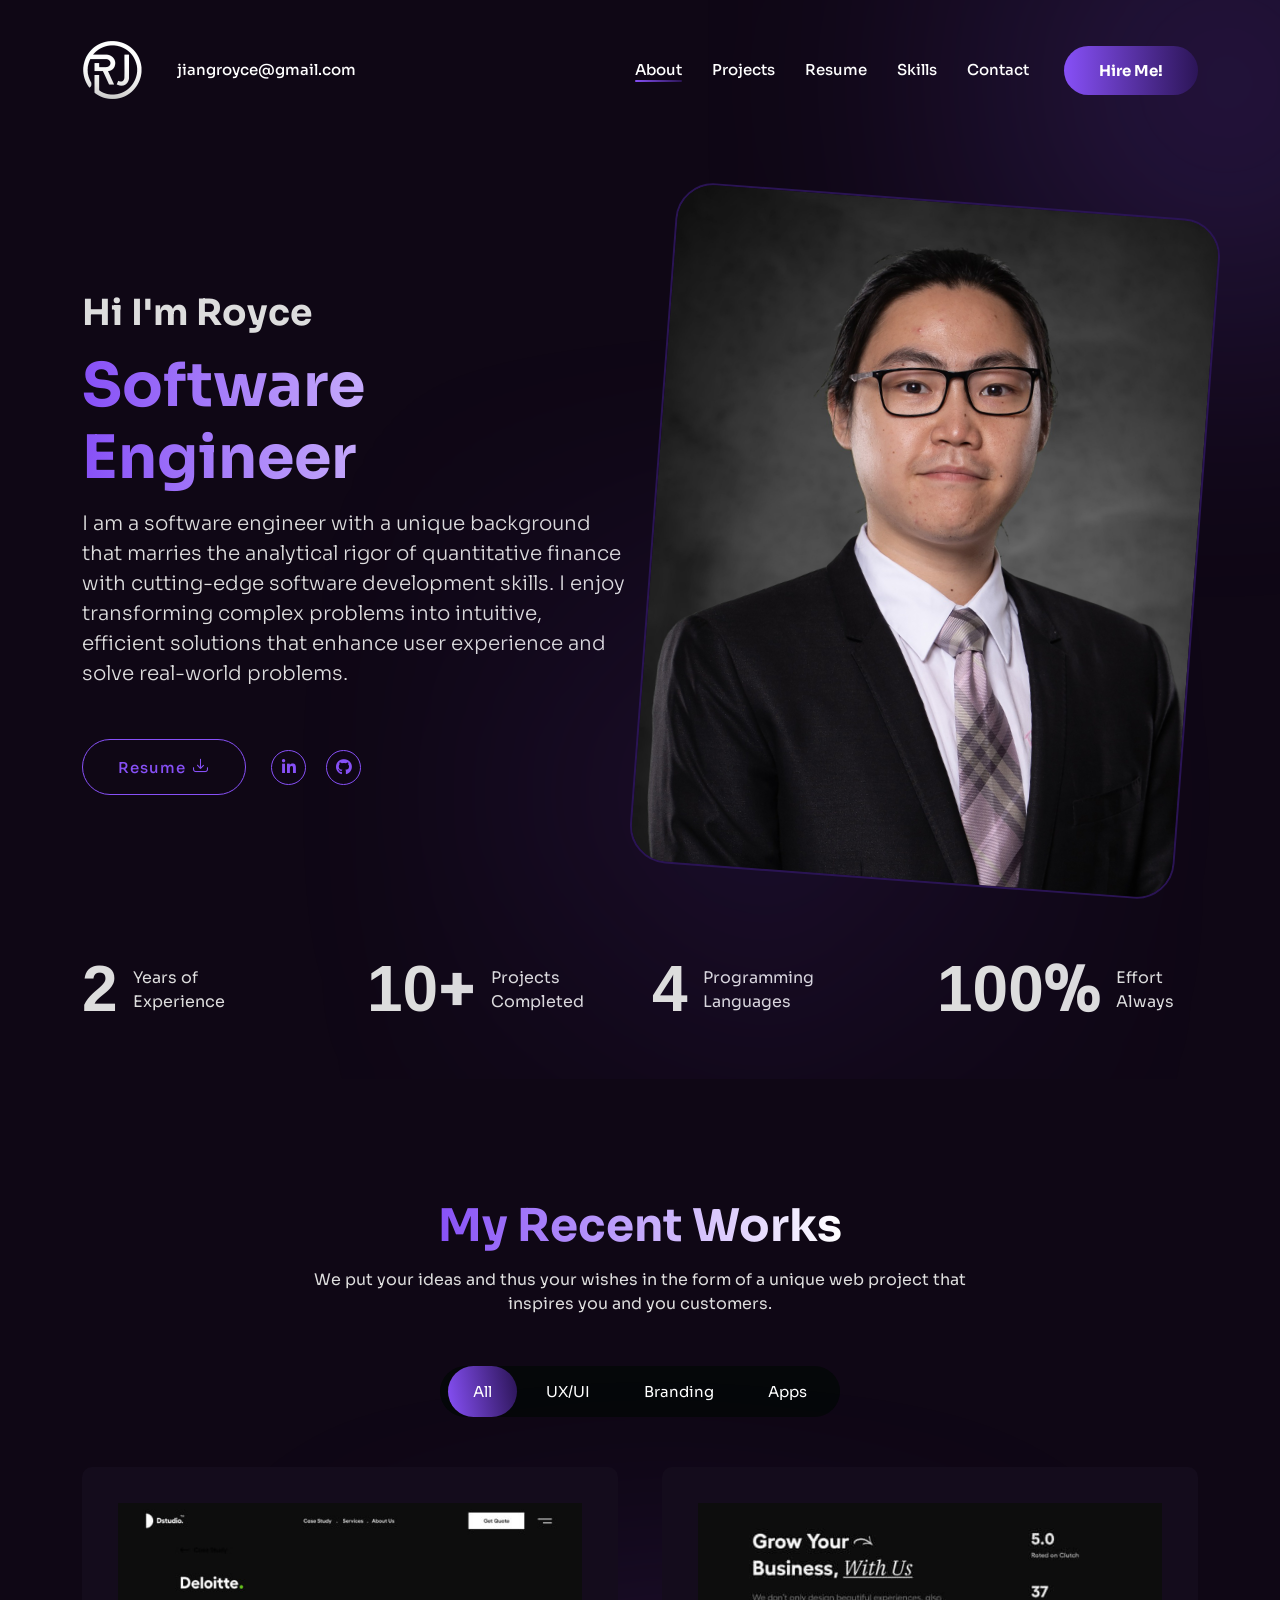
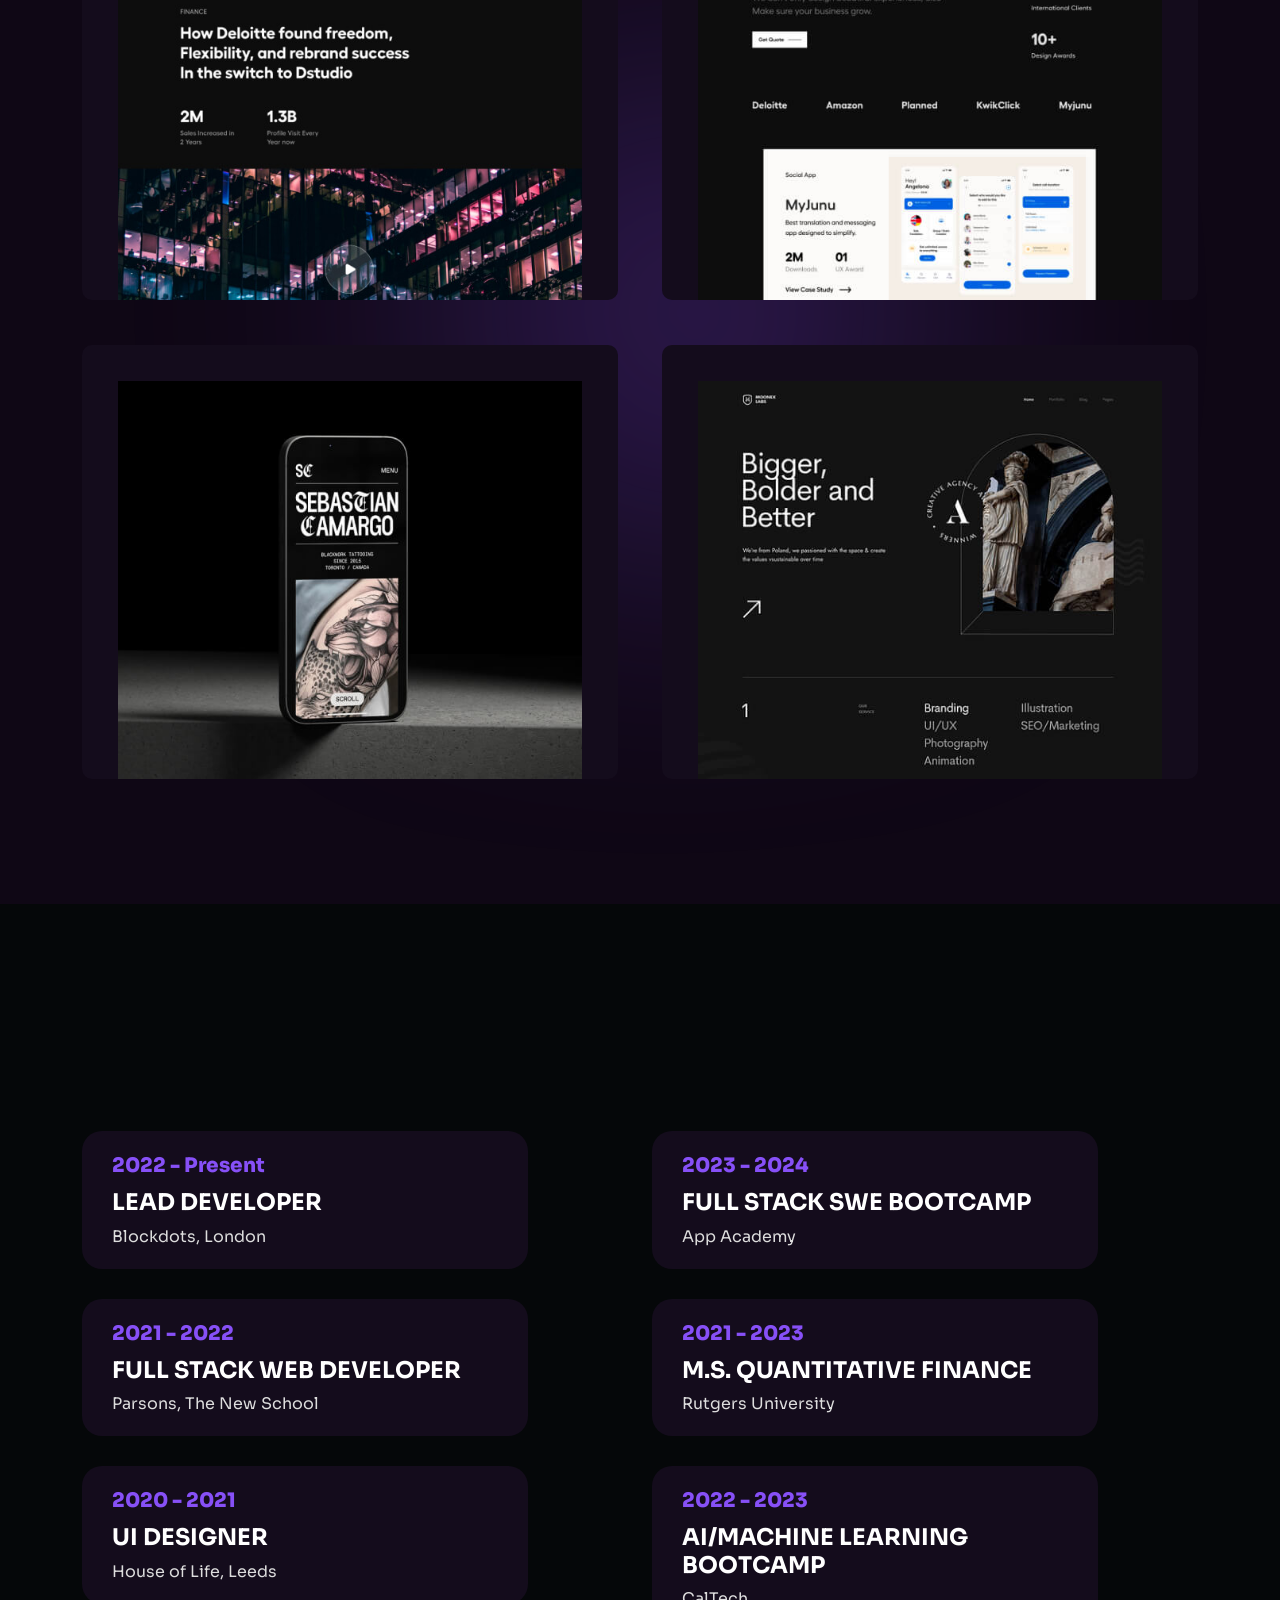
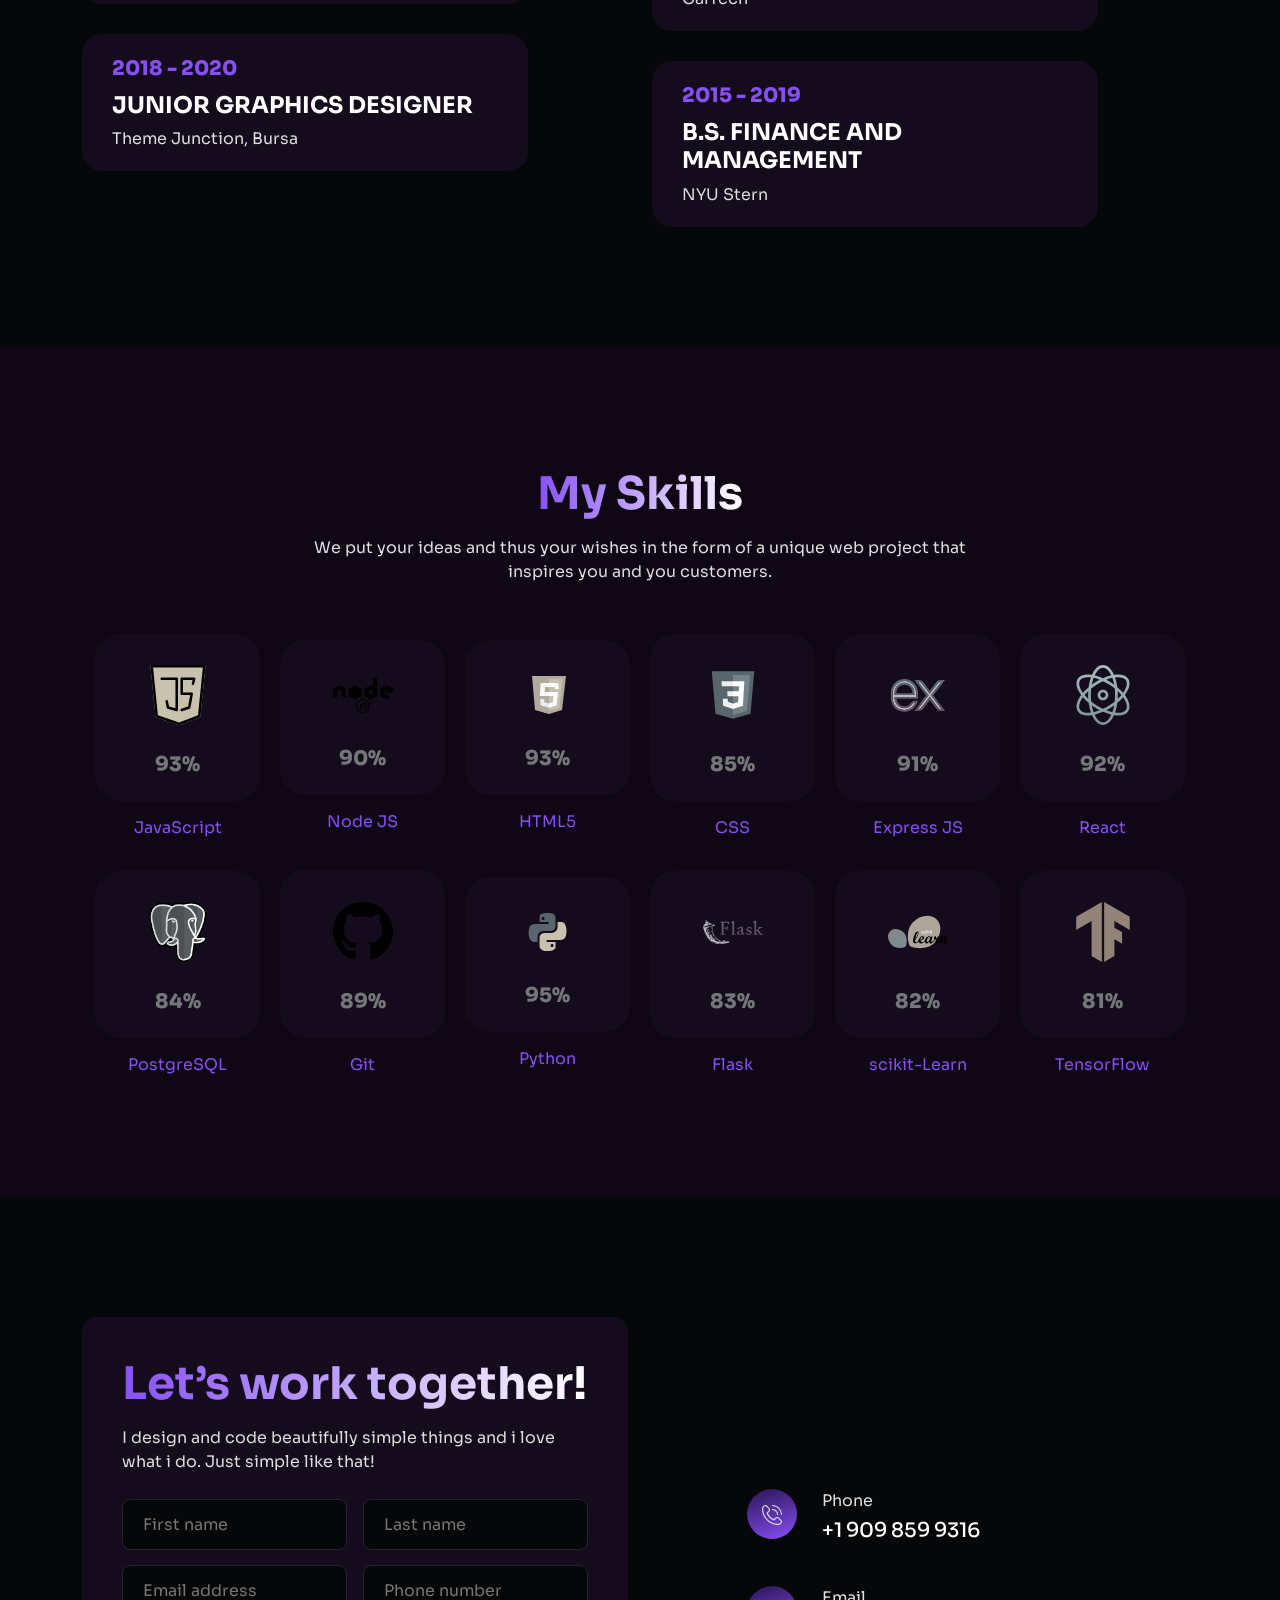
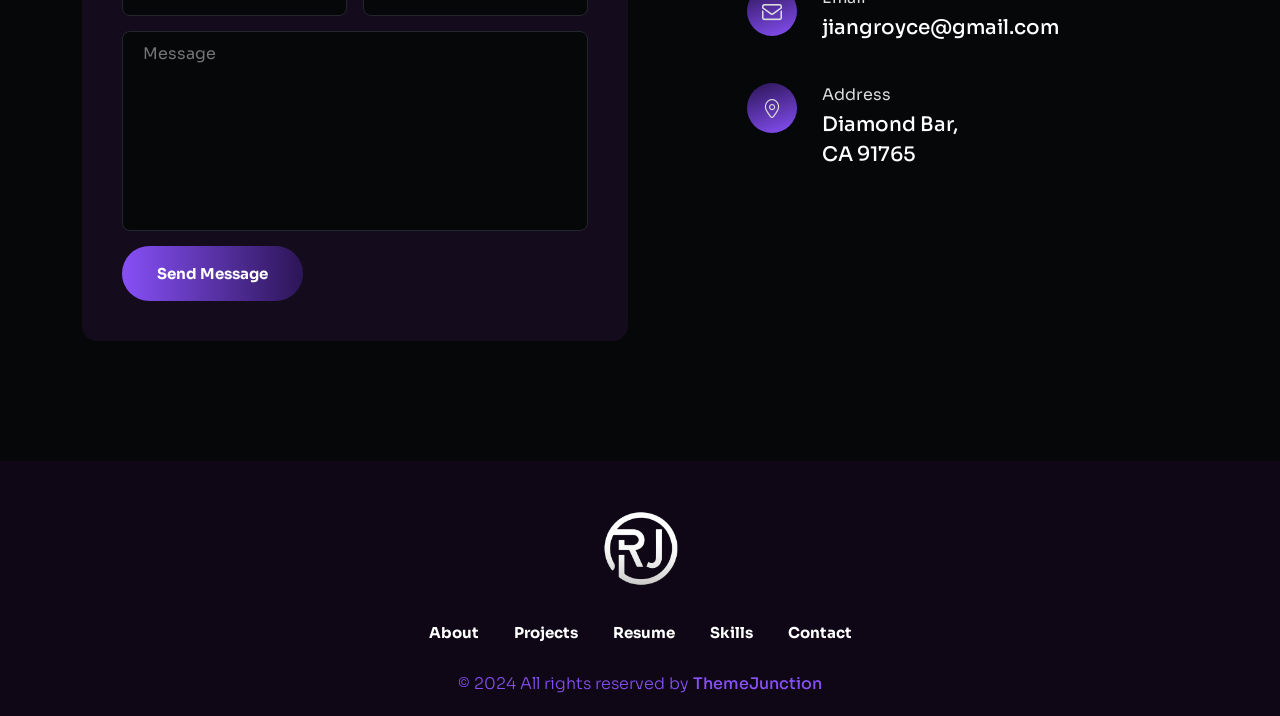
==== commit 3b402654: "small edits" ====
--- a/index.html
+++ b/index.html
@@ -716,7 +716,7 @@
                                                     placeholder="Phone number" autocomplete="off">
                                             </div>
                                         </div>
-                                        <div class="col-12">
+                                        <!-- <div class="col-12">
                                             <div class="form_group">
                                                 <select name="conService" id="conService" class="tj-nice-select">
                                                     <option value="" selected disabled>Choose Service</option>
@@ -726,7 +726,7 @@
                                                     <option value="app">App Design</option>
                                                 </select>
                                             </div>
-                                        </div>
+                                        </div> -->
                                         <div class="col-12">
                                             <div class="form_group">
                                                 <textarea name="conMessage" id="conMessage"
@@ -754,7 +754,7 @@
                                     </div>
                                     <div class="text-box">
                                         <p>Phone</p>
-                                        <a href="tel:0123456789">+01 123 654 8096</a>
+                                        <a href="tel:9098599316">+1 909 859 9316</a>
                                     </div>
                                 </li>
                                 <li class="d-flex flex-wrap align-items-center position-relative wow fadeInRight"
@@ -764,7 +764,7 @@
                                     </div>
                                     <div class="text-box">
                                         <p>Email</p>
-                                        <a href="mailto:mail@mail.com">gerolddesign@mail.com</a>
+                                        <a href="mailto:jiangroyce@gmail.com">jiangroyce@gmail.com</a>
                                     </div>
                                 </li>
                                 <li class="d-flex flex-wrap align-items-center position-relative wow fadeInRight"
@@ -774,7 +774,7 @@
                                     </div>
                                     <div class="text-box">
                                         <p>Address</p>
-                                        <a href="#">Warne Park Street Pine, <br>FL 33157, New York</a>
+                                        <a href="#">Diamond Bar, <br>CA 91765</a>
                                     </div>
                                 </li>
                             </ul>
@@ -832,16 +832,15 @@
             <div class="row">
                 <div class="col-md-12 text-center">
                     <div class="footer-logo-box">
-                        <a href="#"><img src="assets/img/logo/logo.png" alt=""></a>
+                        <a href="#"><img src="assets/img/logo/rj-logo.png" alt=""></a>
                     </div>
                     <div class="footer-menu">
                         <nav>
                             <ul>
-                                <li><a href="#services-section">Services</a></li>
-                                <li><a href="#works-section">Works</a></li>
+                                <li><a href="#hero-section">About</a></li>
+                                <li><a href="#works-section">Projects</a></li>
                                 <li><a href="#resume-section">Resume</a></li>
                                 <li><a href="#skills-section">Skills</a></li>
-                                <li><a href="#testimonials-section">Testimonials</a></li>
                                 <li><a href="#contact-section">Contact</a></li>
                             </ul>
                         </nav>
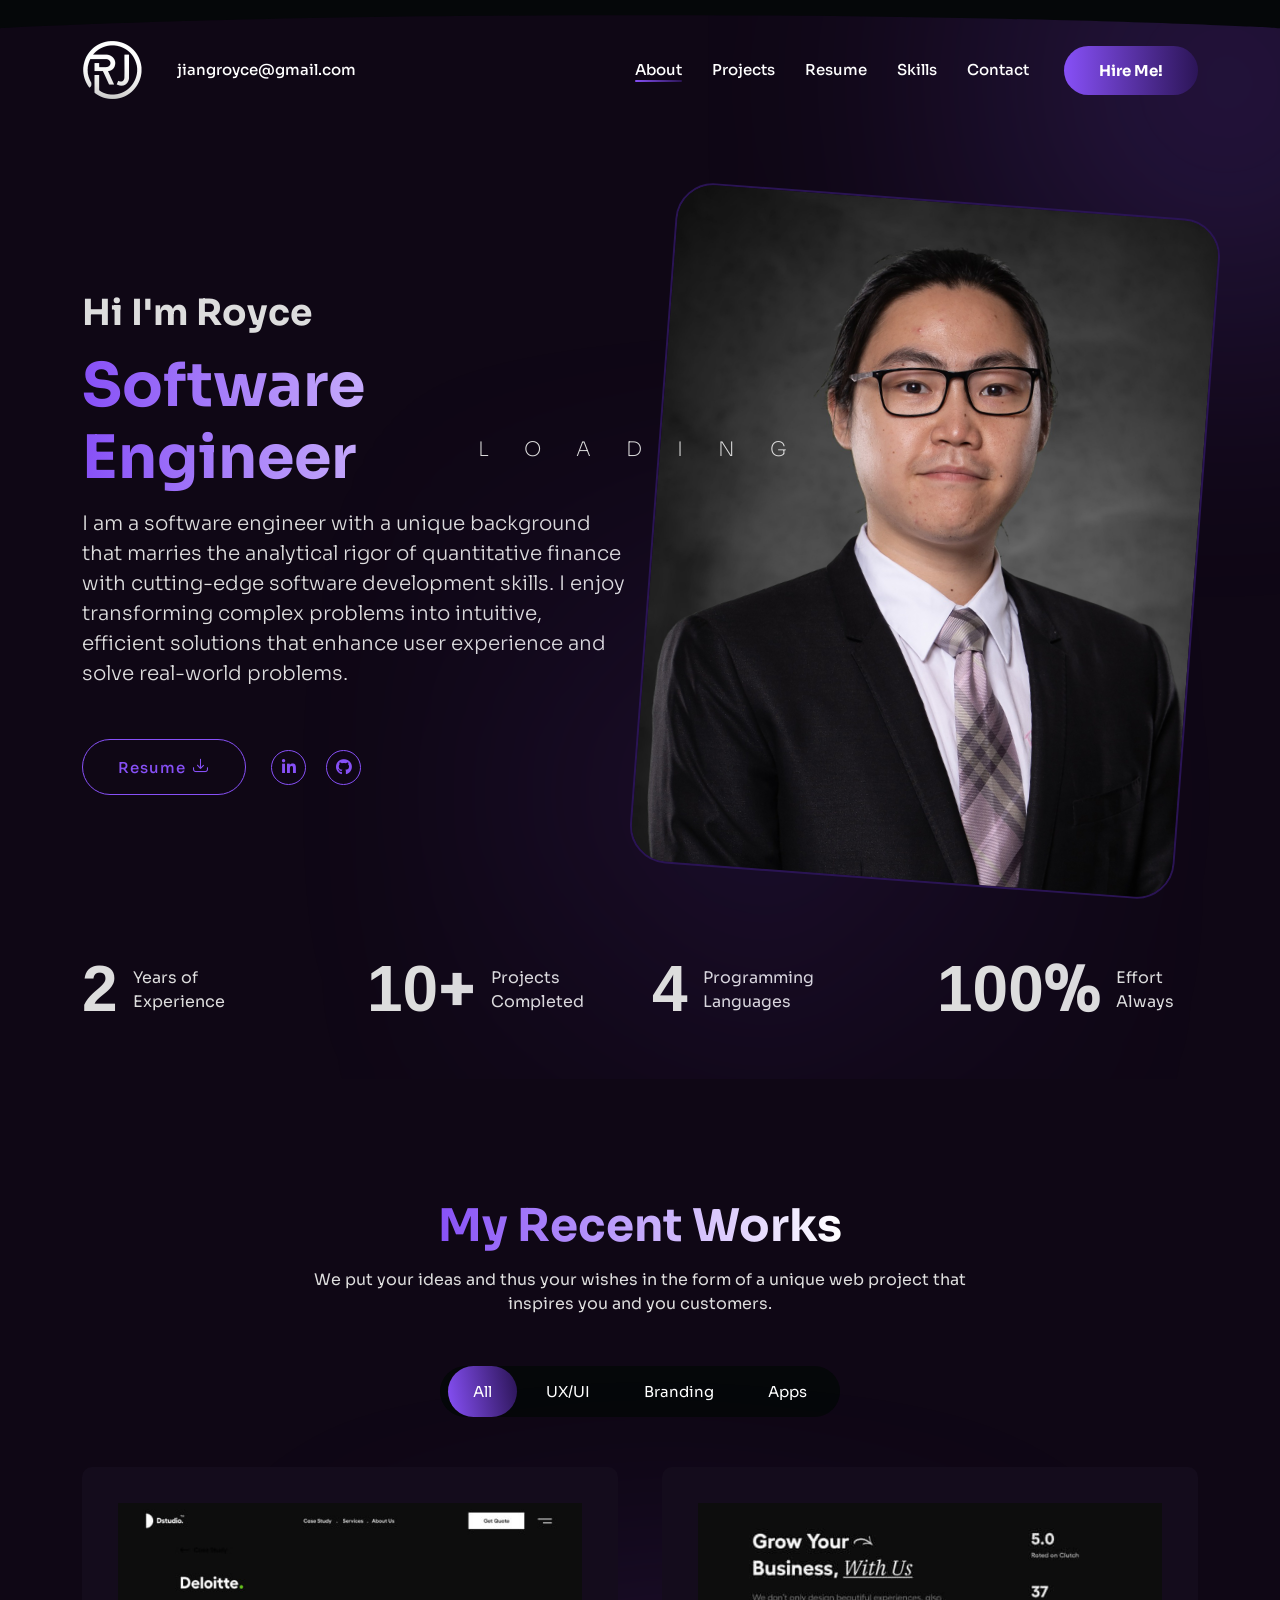
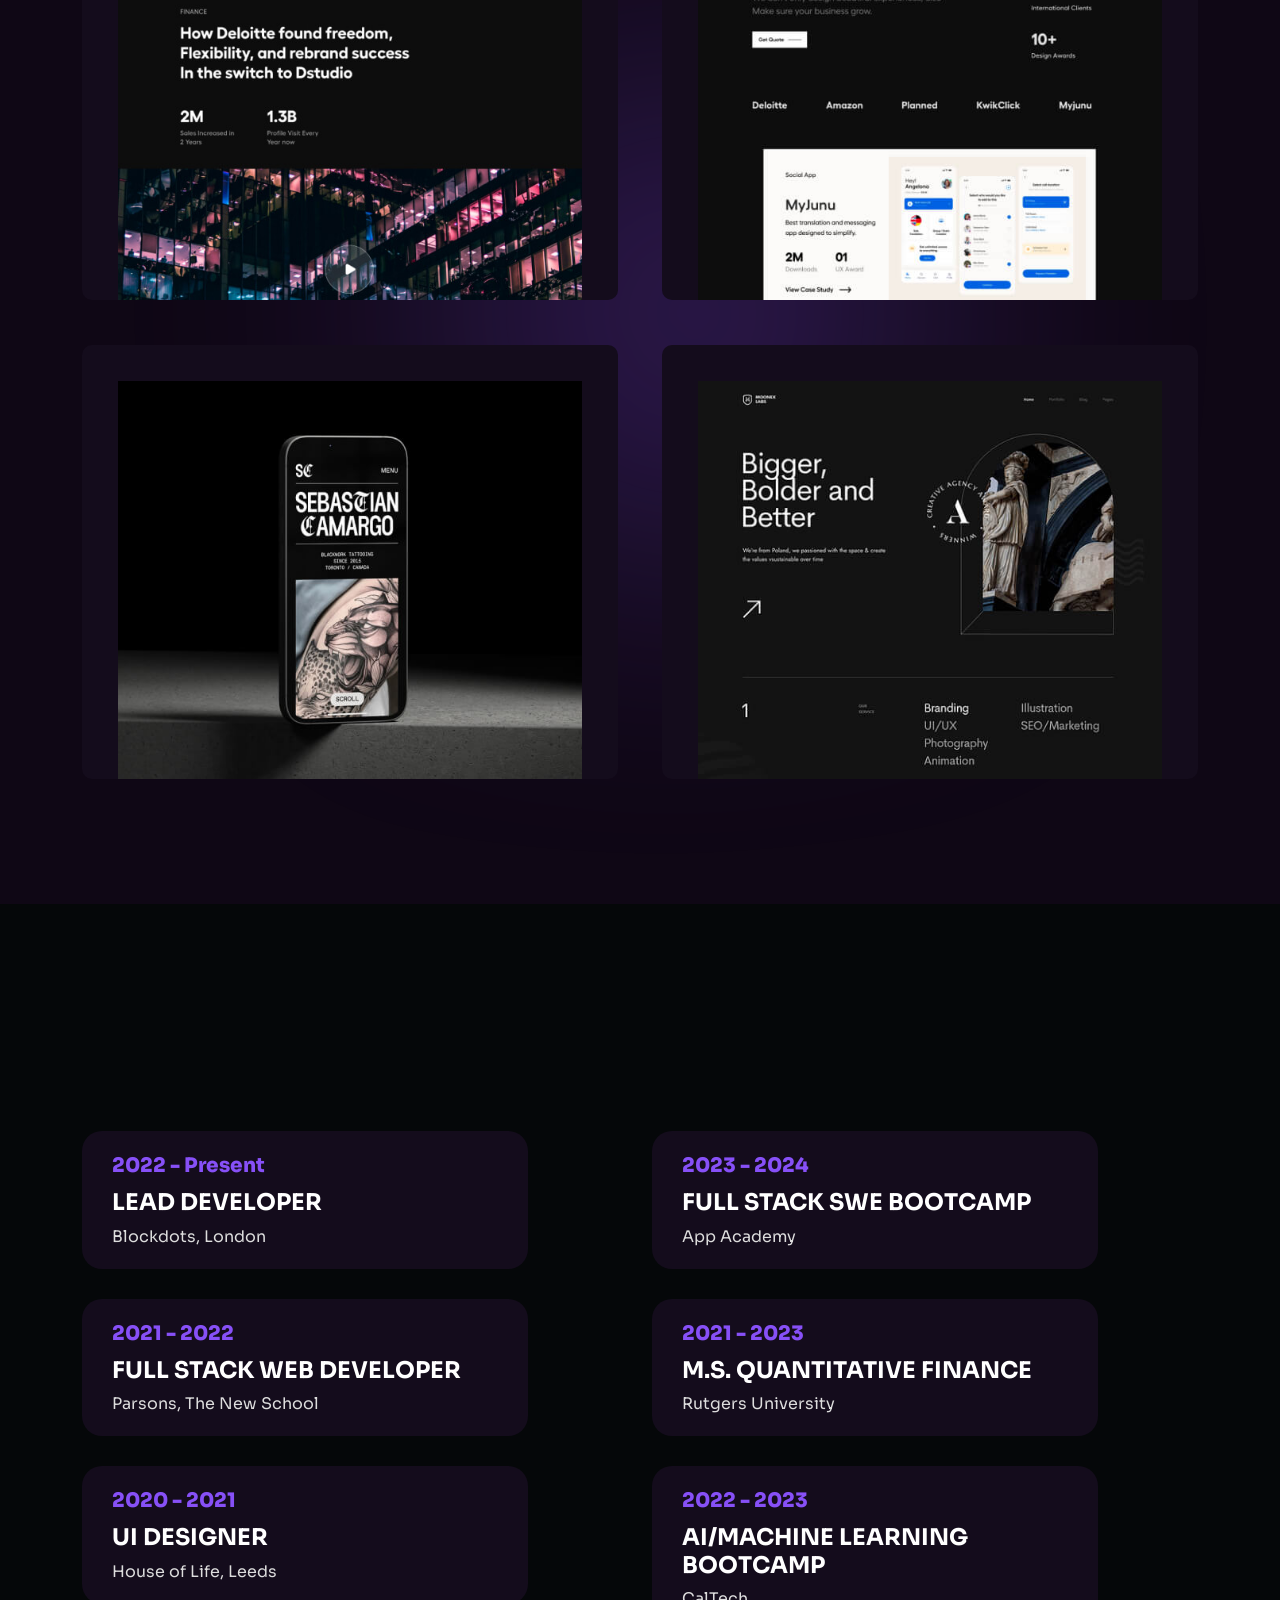
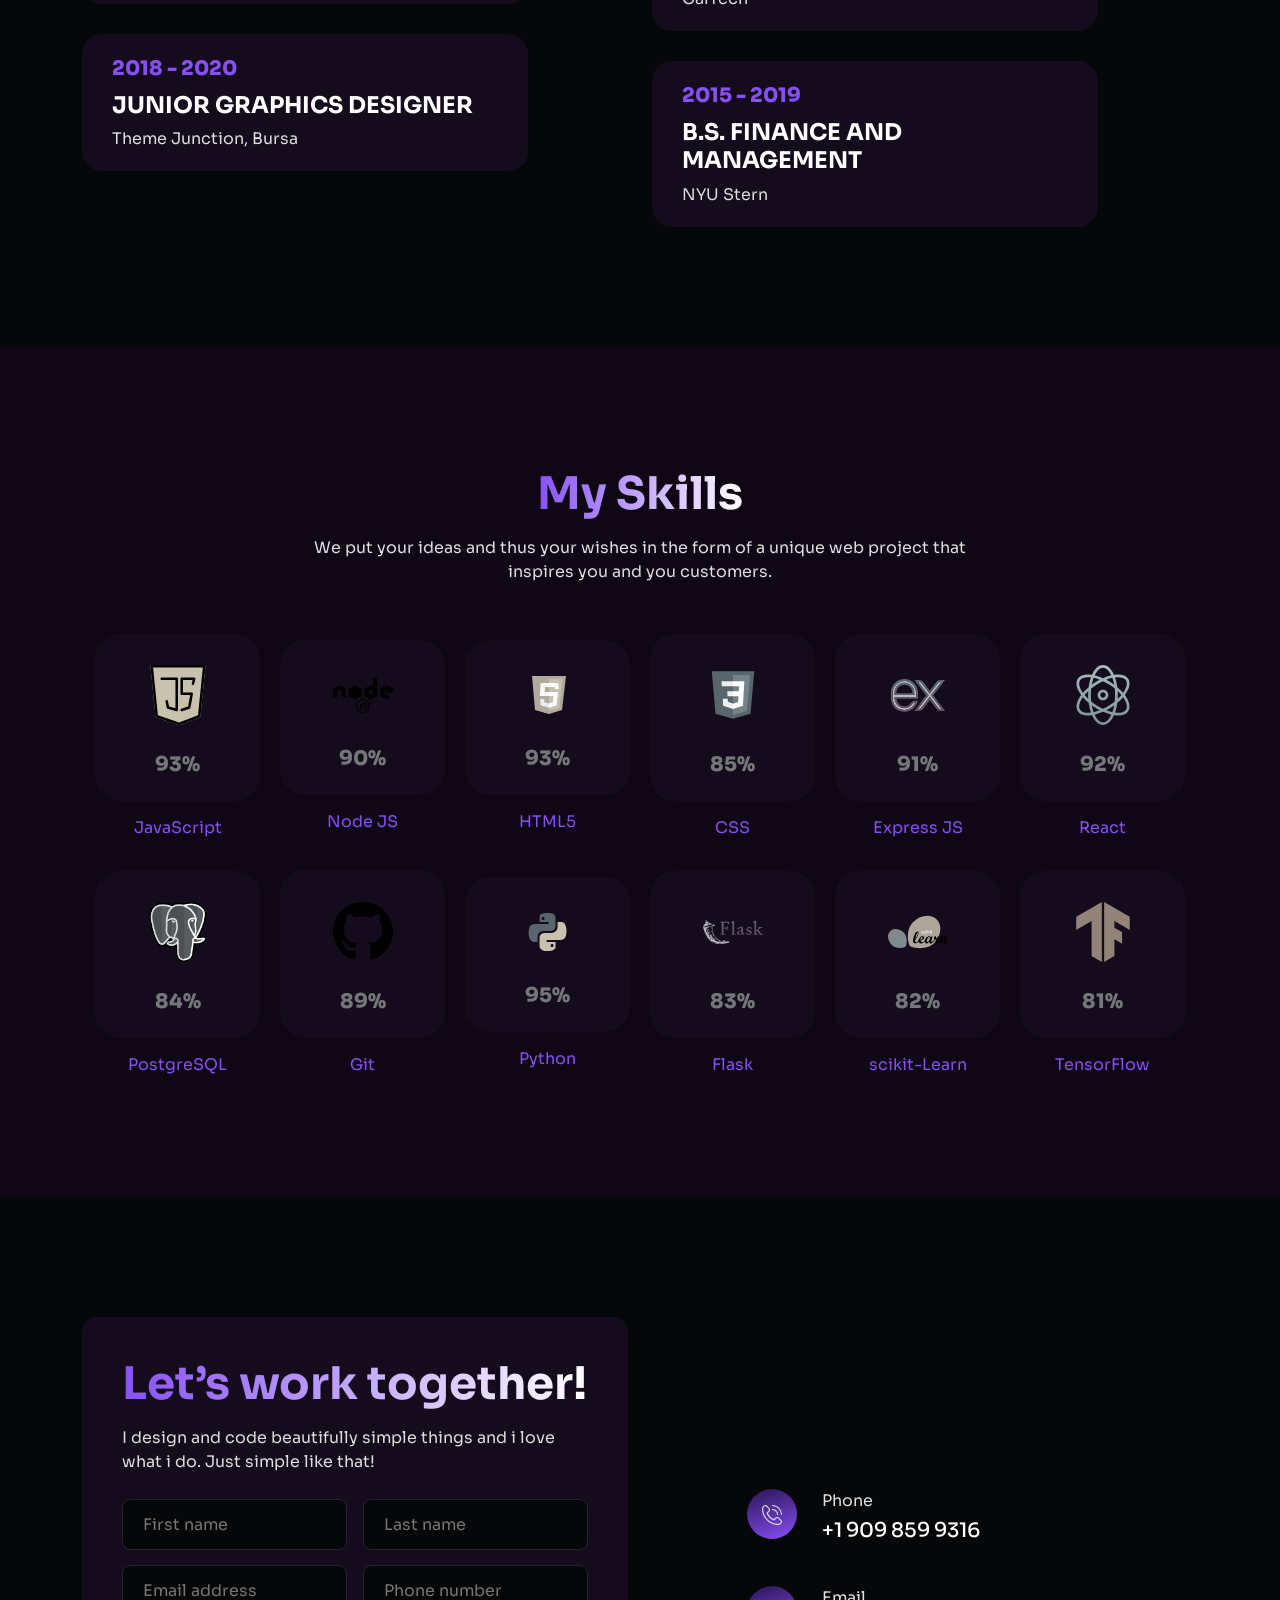
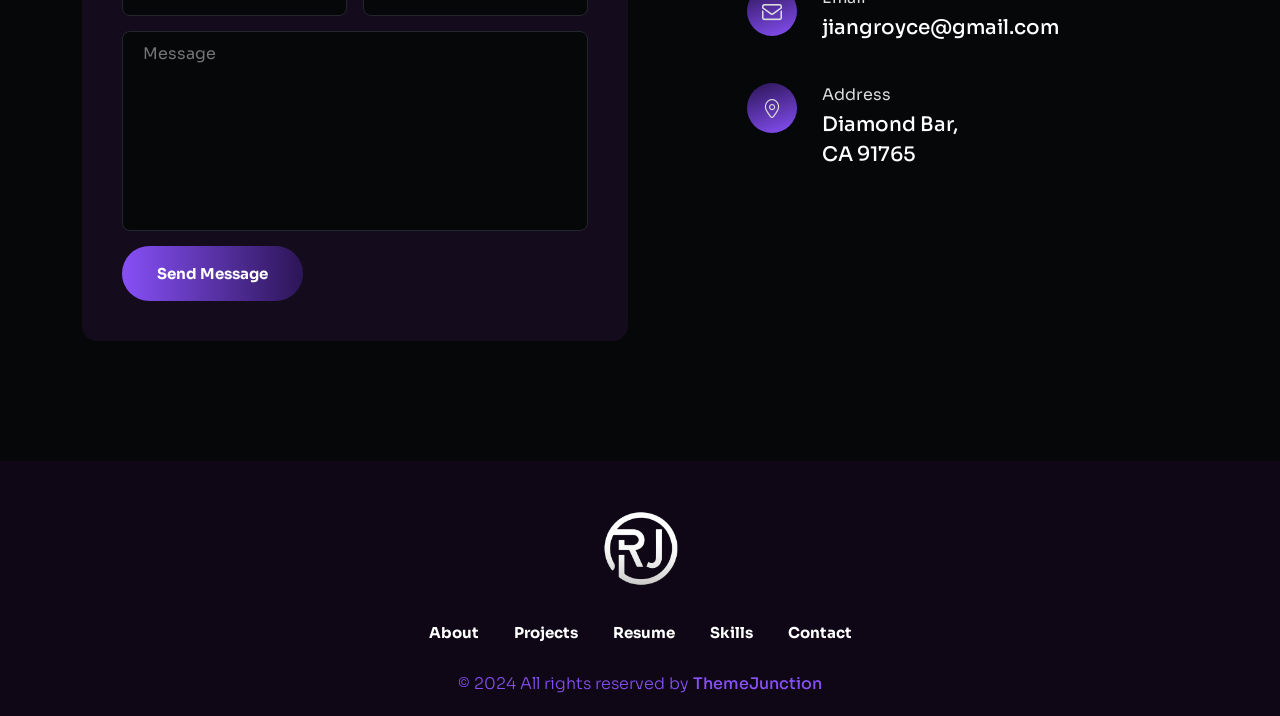
==== commit ab062da5: "added form endpoint" ====
--- a/index.html
+++ b/index.html
@@ -178,10 +178,10 @@
 
                             <p class="lead">I am a software engineer with a unique background that marries the analytical rigor of quantitative finance with cutting-edge software development skills. I enjoy transforming complex problems into intuitive, efficient solutions that enhance user experience and solve real-world problems.</p>
                             <div class="button-box d-flex flex-wrap align-items-center">
-                                <a href="#" class="btn tj-btn-secondary">Resume <i class="flaticon-download"></i></a>
+                                <a href="assets/static/Royce_Jiang_Resume.pdf" target="_blank" class="btn tj-btn-secondary">Resume <i class="flaticon-download"></i></a>
                                 <ul class="ul-reset social-icons">
-                                    <li><a href="#"><i class="fa-brands fa-linkedin-in"></i></a></li>
-                                    <li><a href="#"><i class="fa-brands fa-github"></i></a></li>
+                                    <li><a href="https://www.linkedin.com/in/jiangroyce/" target="_blank"><i class="fa-brands fa-linkedin-in"></i></a></li>
+                                    <li><a href="https://github.com/jiangroyce" target="_blank"><i class="fa-brands fa-github"></i></a></li>
                                 </ul>
                             </div>
                         </div>
@@ -690,7 +690,7 @@
                             </div>
 
                             <div class="tj-contact-form">
-                                <form id="contact-form">
+                                <form id="contact-form" action="https://formspree.io/f/xdoqykpd" method="POST">
                                     <div class="row gx-3">
                                         <div class="col-sm-6">
                                             <div class="form_group">
